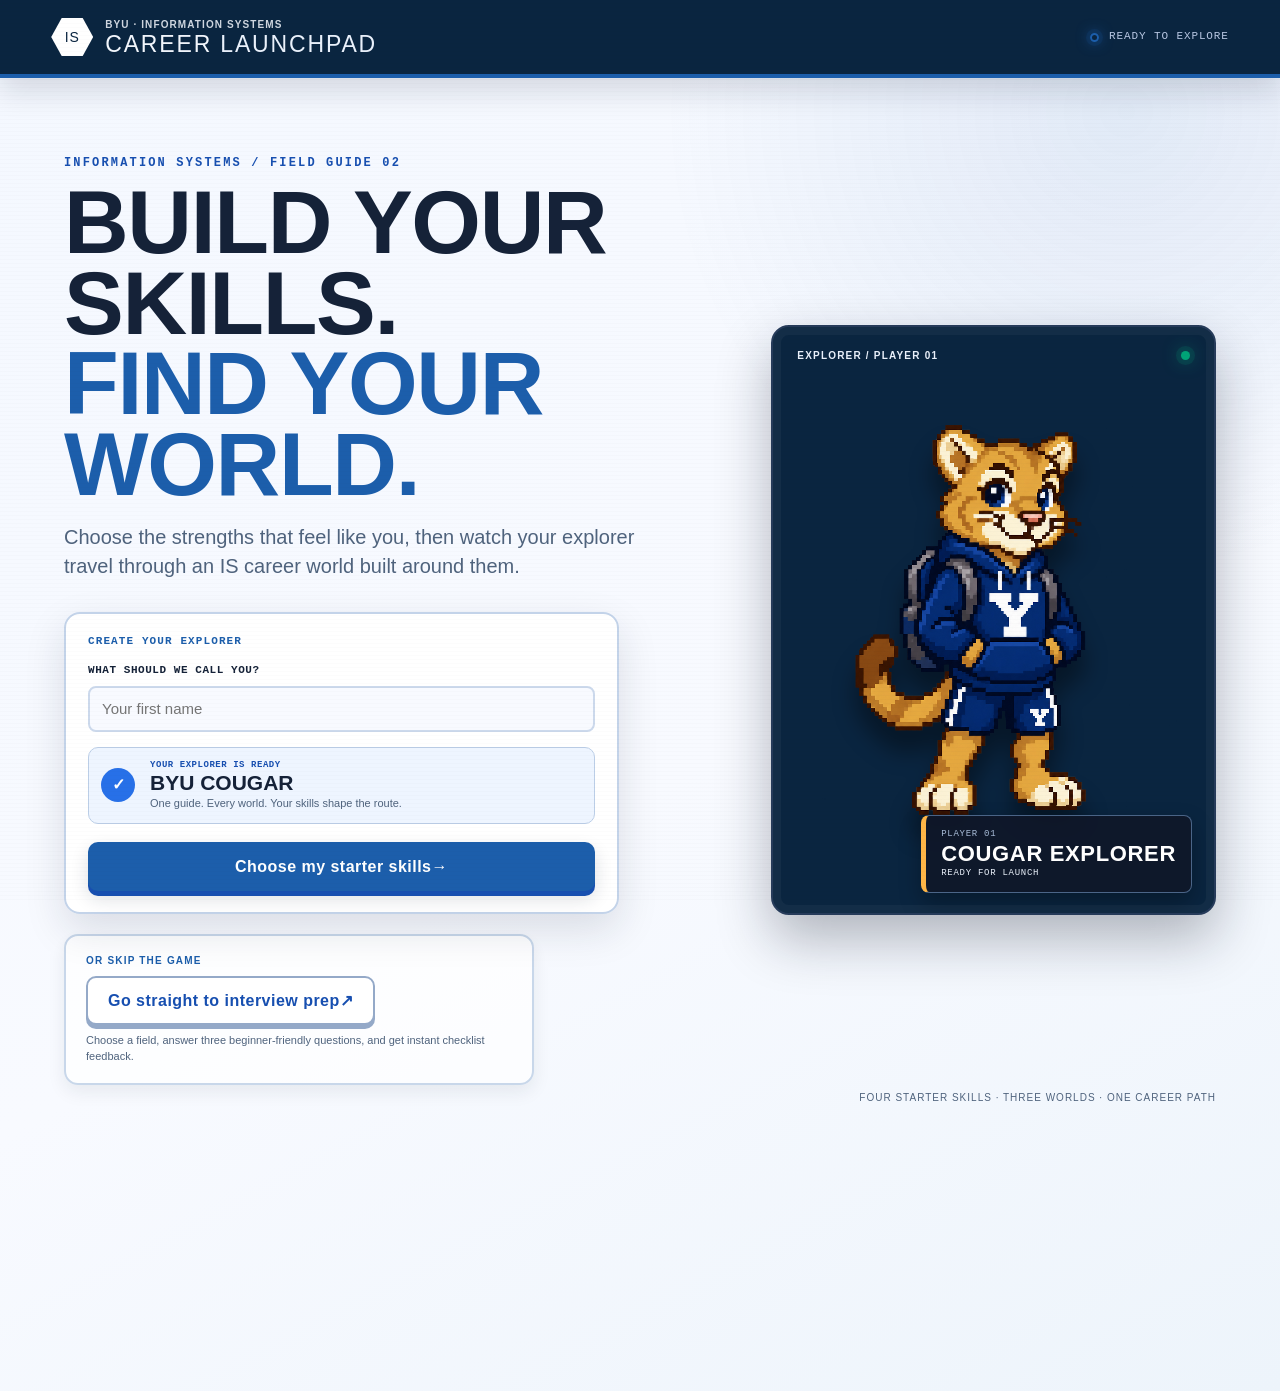
==== index.html @ 09096758 "style: continue BYU-cohesive palette onto header logo and skill-select screen - Header hexagon logo " ====
<!doctype html>
<html lang="en">
  <head>
    <meta charset="utf-8">
    <meta name="viewport" content="width=device-width, initial-scale=1">
    <meta name="theme-color" content="#0f1728">
    <meta name="description" content="IS Career Launchpad — a playful career exploration game for BYU Information Systems students.">
    <title>IS Career Launchpad</title>
    <style>:root{--ink:#152238;--ink-soft:#4f637d;--night:#0f1728;--night-2:#16243b;--paper:#fbfcff;--paper-blue:#eef4ff;--line:#ccd9ec;--line-strong:#94a9c8;--blue:#2770e8;--blue-dark:#174fb0;--violet:#7b43e6;--violet-dark:#4f25a6;--green:#00a477;--green-dark:#007559;--gold:#ffb647;--coral:#ff6f5b;--cyan:#46d8dc;--brand-navy:#0a2540;--brand-royal:#1c5eab;--brand-royal-light:#eaf1fb;--brand-ink-on-navy:#f2f6fc;--white:#fff;--shadow:0 16px 40px rgba(21,34,56,.13);--shadow-tight:0 8px 18px rgba(21,34,56,.14);--radius-card:18px;--radius-pill:999px;--font-display:Impact,Haettenschweiler,"Arial Black",sans-serif;--font-body:"Trebuchet MS",Verdana,sans-serif;--font-mono:"Courier New",Courier,monospace;--dock-height:126px;}*,*::before,*::after{box-sizing:border-box;}[hidden]{display:none !important;}html{min-width:320px;scroll-padding-bottom:calc(var(--dock-height) + 28px);background:var(--night);}body{min-width:320px;min-height:100vh;margin:0;padding-bottom:var(--dock-height);color:var(--ink);background:radial-gradient(circle at 88% 8%,rgba(28,94,171,.1),transparent 29rem),linear-gradient(152deg,#f4f8ff 0%,#f8faff 55%,#edf4fb 100%);font-family:var(--font-body);line-height:1.45;}body::before{position:fixed;z-index:20;inset:0;pointer-events:none;opacity:.07;content:"";background-image:repeating-linear-gradient(0deg,rgba(13,26,49,.22) 0 1px,transparent 1px 4px);mix-blend-mode:multiply;}button,input,textarea{font:inherit;}button{cursor:pointer;}button:disabled{cursor:not-allowed;}button:focus-visible,a:focus-visible,input:focus-visible,textarea:focus-visible,[tabindex]:focus-visible{outline:3px solid var(--gold);outline-offset:3px;}h1[tabindex="-1"]:focus{outline:none;}.skip-link{position:fixed;z-index:100;top:10px;left:10px;display:flex;align-items:center;min-height:44px;padding:10px 16px;border-radius:var(--radius-pill);color:var(--night);background:var(--gold);font-weight:800;transform:translateY(-160%);transition:transform .18s ease;}.skip-link:focus{transform:translateY(0);}.site-header{position:relative;z-index:5;display:flex;align-items:center;justify-content:space-between;min-height:78px;padding:15px clamp(18px,4vw,64px);color:var(--brand-ink-on-navy);background:var(--brand-navy);border-bottom:4px solid var(--brand-royal);box-shadow:0 13px 30px rgba(15,23,40,.14);}.brand-lockup{display:flex;align-items:center;gap:12px;}.brand-mark{position:relative;display:grid;place-items:center;width:42px;height:42px;color:var(--brand-navy);background:var(--white);clip-path:polygon(25% 5%,75% 5%,100% 50%,75% 95%,25% 95%,0 50%);font-family:var(--font-display);font-size:14px;letter-spacing:.06em;}.eyebrow{margin:0;color:var(--cyan);font-family:var(--font-mono);font-size:10px;font-weight:700;letter-spacing:.11em;}.site-header .eyebrow{color:var(--brand-ink-on-navy);font-family:var(--font-body);opacity:.85;}.brand-name{margin:1px 0 0;font-family:var(--font-display);font-size:clamp(18px,2vw,23px);letter-spacing:.08em;line-height:1;}.brand-name span{color:var(--brand-royal-light);}.header-status{display:flex;align-items:center;gap:10px;color:#b9c8e3;font-family:var(--font-mono);font-size:11px;letter-spacing:.08em;}.status-lamp{width:9px;height:9px;border:2px solid var(--brand-royal);border-radius:50%;box-shadow:0 0 0 4px rgba(28,94,171,.13),0 0 14px var(--brand-royal);}.site-header .button-quiet{border-color:rgba(242,246,252,.35);color:var(--brand-ink-on-navy);}#app{position:relative;z-index:1;min-height:calc(100vh - 78px);padding:clamp(34px,6vw,82px) clamp(16px,5vw,72px) 180px;}.screen{width:min(1240px,100%);margin:0 auto;animation:screen-in .45s cubic-bezier(.2,.7,.25,1) both;}@keyframes screen-in{from{opacity:0;transform:translateY(12px);}to{opacity:1;transform:translateY(0);}}.screen-kicker{margin:0 0 10px;color:var(--blue-dark);font-family:var(--font-mono);font-size:12px;font-weight:700;letter-spacing:.18em;text-transform:uppercase;}.screen-title{max-width:850px;margin:0;color:var(--ink);font-family:var(--font-display);font-size:clamp(42px,7vw,86px);font-weight:900;letter-spacing:-.015em;line-height:.94;text-transform:uppercase;}.screen-title em{color:var(--blue);font-style:normal;}.screen-subtitle{max-width:660px;margin:18px 0 0;color:var(--ink-soft);font-size:clamp(16px,2vw,20px);}.screen-heading-row{display:flex;align-items:end;justify-content:space-between;gap:18px;margin-bottom:30px;}.screen-heading-row .screen-title{font-size:clamp(34px,5vw,62px);}.button{display:inline-flex;align-items:center;justify-content:center;min-width:44px;min-height:44px;padding:11px 20px;border:2px solid transparent;border-radius:10px;color:var(--white);background:var(--blue);box-shadow:0 5px 0 var(--blue-dark),var(--shadow-tight);font-weight:900;letter-spacing:.03em;transition:transform .16s ease,box-shadow .16s ease,background .16s ease;}.button:hover{background:#3b80ef;transform:translateY(-2px);box-shadow:0 7px 0 var(--blue-dark),var(--shadow-tight);}.button:active{transform:translateY(2px);box-shadow:0 2px 0 var(--blue-dark);}.button-secondary{color:var(--blue-dark);border-color:var(--line-strong);background:var(--white);box-shadow:0 4px 0 var(--line-strong);}.button-secondary:hover{color:var(--ink);background:var(--paper-blue);box-shadow:0 6px 0 var(--line-strong);}.button-quiet{min-height:44px;padding:7px 12px;border-color:#40526f;color:#dce7f9;background:transparent;box-shadow:none;font-size:11px;}.button-quiet:hover{color:var(--white);background:#263752;box-shadow:none;}.button-coral{background:var(--coral);box-shadow:0 5px 0 #c84545,var(--shadow-tight);}.button-coral:hover{background:#ff826d;box-shadow:0 7px 0 #c84545,var(--shadow-tight);}.hero-screen{display:grid;grid-template-columns:minmax(0,1.1fr) minmax(300px,.9fr);align-items:center;gap:clamp(28px,7vw,100px);min-height:520px;}.hero-copy{position:relative;}.hero-actions{display:flex;flex-wrap:wrap;gap:13px;margin-top:31px;}.hero-note{display:flex;align-items:center;gap:8px;margin:26px 0 0;color:var(--ink-soft);font-family:var(--font-mono);font-size:11px;}.hero-note b{color:var(--coral);font-size:16px;}.launch-card{position:relative;padding:30px 27px 26px;border:2px solid #c6d6ed;border-radius:var(--radius-card);background:rgba(255,255,255,.83);box-shadow:var(--shadow);}.landing-fast-track{display:grid;gap:8px;width:min(470px,100%);margin-top:20px;padding:18px 20px;border:2px solid #c8d7ea;border-radius:14px;background:rgba(255,255,255,.68);box-shadow:0 7px 18px rgba(21,34,56,.08);}.landing-fast-track>span{color:var(--brand-royal);font-family:var(--font-body);font-size:10px;font-weight:700;letter-spacing:.12em;}.landing-fast-track .button{justify-self:start;}.landing-fast-track small{color:var(--ink-soft);font-size:11px;line-height:1.45;}.card-label{margin:0 0 13px;color:var(--brand-royal);font-family:var(--font-mono);font-size:11px;font-weight:700;letter-spacing:.1em;text-transform:uppercase;}.terminal-lines{display:grid;gap:14px;margin:20px 0 27px;}.terminal-line{display:grid;grid-template-columns:35px 1fr;align-items:center;gap:10px;}.terminal-line>span:first-child{display:grid;place-items:center;width:31px;height:31px;border:2px solid var(--line-strong);border-radius:50%;color:var(--blue-dark);font-family:var(--font-mono);font-size:12px;font-weight:700;}.terminal-line p{margin:0;color:var(--ink);font-size:14px;font-weight:700;}.terminal-line small{display:block;margin-top:2px;color:var(--ink-soft);font-size:11px;font-weight:400;}.avatar-grid{display:grid;grid-template-columns:repeat(4,minmax(0,1fr));gap:13px;margin:29px 0;}.avatar-choice{position:relative;min-height:126px;padding:13px;border:2px solid var(--line);border-radius:14px;color:var(--ink);background:var(--white);text-align:left;transition:border-color .16s ease,transform .16s ease,box-shadow .16s ease;}.avatar-choice:hover{border-color:var(--blue);transform:translateY(-3px);box-shadow:var(--shadow-tight);}.avatar-choice.is-selected{border-color:var(--gold);box-shadow:inset 0 0 0 3px rgba(255,182,71,.25),var(--shadow-tight);}.avatar-choice.is-selected::after{position:absolute;top:8px;right:9px;width:8px;height:8px;border-radius:50%;background:var(--green);content:"";}.avatar-portrait{display:grid;place-items:center;width:53px;height:53px;margin-bottom:10px;border:3px solid var(--ink);border-radius:18px 18px 21px 9px;color:var(--white);background:var(--blue);font-family:var(--font-display);font-size:23px;}.avatar-choice:nth-child(2) .avatar-portrait{background:var(--violet);border-radius:50% 50% 16px 16px;}.avatar-choice:nth-child(3) .avatar-portrait{background:var(--green);border-radius:11px 24px 11px 24px;}.avatar-choice:nth-child(4) .avatar-portrait{background:var(--coral);border-radius:50% 13px 50% 13px;}.avatar-name{display:block;font-weight:900;font-size:13px;}.avatar-tag{display:block;margin-top:2px;color:var(--ink-soft);font-family:var(--font-mono);font-size:10px;}.skill-picker{display:grid;grid-template-columns:repeat(auto-fit,minmax(190px,1fr));gap:14px;margin:32px 0;}.skill-card{display:flex;min-height:102px;align-items:center;gap:13px;padding:14px;border:2px solid var(--line);border-radius:15px;color:var(--ink);background:rgba(255,255,255,.83);text-align:left;transition:transform .16s ease,border-color .16s ease,background .16s ease;}.skill-card:hover{border-color:var(--blue);background:var(--white);transform:translateY(-2px);}.skill-card.is-selected{border-color:var(--green);background:#f0fffa;box-shadow:inset 0 0 0 2px rgba(0,164,119,.12);}.skill-glyph,.mini-glyph{display:grid;flex:0 0 47px;place-items:center;width:47px;height:54px;color:var(--white);background:var(--blue);clip-path:polygon(25% 4%,75% 4%,100% 50%,75% 96%,25% 96%,0 50%);font-family:var(--font-display);font-size:17px;}.skill-card:nth-child(3n) .skill-glyph{background:var(--violet);}.skill-card:nth-child(3n + 1) .skill-glyph{background:var(--green);}.skill-card strong{display:block;font-size:14px;}.skill-card small{display:block;margin-top:3px;color:var(--ink-soft);font-size:11px;}.selection-meter{display:flex;align-items:center;justify-content:space-between;max-width:430px;margin:15px 0 0;color:var(--ink-soft);font-family:var(--font-mono);font-size:12px;}.meter-track{width:180px;height:8px;overflow:hidden;border-radius:10px;background:#d8e2f1;}.meter-track i{display:block;width:var(--meter,0%);height:100%;border-radius:inherit;background:var(--green);transition:width .3s ease;}.map-screen{max-width:1430px;}.map-intro{display:flex;align-items:end;justify-content:space-between;gap:18px;margin-bottom:28px;}.map-intro .screen-title{font-size:clamp(37px,5.6vw,72px);}.map-progress{min-width:200px;padding:13px 15px;border:1px solid var(--line);border-radius:12px;background:rgba(255,255,255,.7);color:var(--ink-soft);font-family:var(--font-mono);font-size:11px;}.map-progress strong{display:block;margin-bottom:5px;color:var(--ink);font-size:14px;}.map-progress-bar{height:7px;overflow:hidden;border-radius:9px;background:#d9e3f1;}.map-progress-bar i{display:block;width:var(--progress,16%);height:100%;border-radius:inherit;background:var(--green);transition:width .4s ease;}.map-legend{display:flex;flex-wrap:wrap;gap:8px 18px;margin:0 0 22px;color:var(--ink-soft);font-family:var(--font-mono);font-size:10px;text-transform:uppercase;}.map-legend span{display:inline-flex;align-items:center;gap:6px;}.map-legend i{width:8px;height:8px;border-radius:50%;background:currentColor;}.map-legend .legend-open{color:var(--blue);}.map-legend .legend-done{color:var(--green);}.map-legend .legend-lock{color:#98a9c0;}.map-board{position:relative;overflow:hidden;padding:clamp(18px,4vw,45px) clamp(12px,3.5vw,42px) 35px;border:2px solid #c5d5eb;border-radius:24px;background:rgba(244,248,255,.72);box-shadow:var(--shadow);}.map-board::before{position:absolute;inset:0;opacity:.55;pointer-events:none;content:"";background-image:linear-gradient(rgba(133,157,192,.11) 1px,transparent 1px),linear-gradient(90deg,rgba(133,157,192,.11) 1px,transparent 1px);background-size:40px 40px;}.map-board::after{position:absolute;right:-75px;bottom:-110px;width:280px;height:280px;border-radius:50%;background:rgba(70,216,220,.15);content:"";}.map-start{position:relative;z-index:1;width:min(390px,90%);margin:0 auto 35px;padding:16px 21px;border:2px solid var(--line-strong);border-radius:15px;background:var(--white);text-align:center;box-shadow:var(--shadow-tight);}.map-start::after{position:absolute;bottom:-36px;left:50%;width:2px;height:35px;background:var(--line-strong);content:"";}.map-start small{display:block;color:var(--blue-dark);font-family:var(--font-mono);font-size:10px;font-weight:700;letter-spacing:.12em;}.map-start strong{display:block;margin-top:5px;font-family:var(--font-display);font-size:clamp(18px,3vw,25px);letter-spacing:.02em;text-transform:uppercase;}.map-regions{position:relative;z-index:1;display:grid;grid-template-columns:repeat(3,minmax(0,1fr));gap:clamp(13px,2vw,26px);}.map-region{position:relative;min-width:0;}.map-region:not(:last-child)::after{position:absolute;top:46px;right:-15px;width:16px;height:2px;background:var(--line-strong);content:"";}.region-card{min-height:91px;padding:15px 15px 13px;border-radius:15px;color:var(--white);box-shadow:var(--shadow-tight);}.region-card h2{margin:0;font-family:var(--font-display);font-size:clamp(19px,2.3vw,28px);letter-spacing:.03em;line-height:1;text-transform:uppercase;}.region-card p{margin:8px 0 0;color:rgba(255,255,255,.83);font-size:11px;}.region-build .region-card{background:var(--blue);}.region-analyze .region-card{background:var(--violet);}.region-people .region-card{background:var(--green);}.map-domain-group{position:relative;display:grid;grid-template-columns:repeat(2,minmax(0,1fr));gap:11px;margin-top:28px;}.map-domain-group::before{position:absolute;top:-16px;left:25%;width:50%;height:15px;border-top:2px solid var(--line-strong);border-left:2px solid var(--line-strong);border-right:2px solid var(--line-strong);content:"";}.map-domain{min-width:0;padding:14px 11px 11px;border:2px solid var(--line-strong);border-radius:13px;background:rgba(255,255,255,.88);box-shadow:0 4px 0 rgba(148,169,200,.22);}.map-domain h3{margin:0;color:var(--ink);font-size:clamp(13px,1.5vw,17px);line-height:1.08;}.map-domain p{min-height:31px;margin:5px 0 12px;color:var(--ink-soft);font-size:10px;}.node-stack{display:grid;gap:7px;}.map-node{position:relative;display:block;width:100%;min-height:51px;padding:8px 9px 7px 13px;border:1px solid var(--line);border-left:5px solid var(--blue);border-radius:9px;color:var(--ink);background:var(--paper-blue);text-align:left;transition:transform .16s ease,border-color .16s ease,box-shadow .16s ease;}.map-node:hover:not(:disabled){border-color:var(--blue);transform:translateX(3px);box-shadow:0 4px 9px rgba(39,112,232,.14);}.map-node strong{display:block;font-size:11px;line-height:1.1;}.map-node small{display:block;margin-top:3px;color:var(--ink-soft);font-family:var(--font-mono);font-size:9px;}.map-node .node-state{position:absolute;top:8px;right:8px;width:9px;height:9px;border:2px solid currentColor;border-radius:50%;color:var(--blue);}.map-node.is-complete{border-left-color:var(--green);background:#effcf8;}.map-node.is-complete .node-state{color:var(--green);background:var(--green);}.map-node.is-locked{border-left-color:#9aacbf;color:#7e8fa5;background:#f0f3f8;}.map-node.is-locked .node-state{color:#9aacbf;background:transparent;}.map-node.is-locked small{color:#8fa0b6;}.specialization-row{display:grid;grid-template-columns:repeat(4,minmax(0,1fr));gap:9px;margin-top:23px;}.specialization-row .map-node{min-height:70px;border-left-width:3px;padding:10px 8px;text-align:center;}.specialization-row .map-node strong{font-size:10px;}.specialization-row .map-node small{font-size:8px;}.map-footer{position:relative;z-index:1;display:flex;align-items:center;justify-content:center;gap:10px;margin-top:29px;color:var(--ink-soft);font-family:var(--font-mono);font-size:10px;text-align:center;}.map-footer::before,.map-footer::after{width:60px;height:1px;background:var(--line);content:"";}.career-layout{display:grid;grid-template-columns:minmax(0,.65fr) minmax(0,1.35fr);gap:22px;align-items:start;}.career-identity{position:sticky;top:22px;padding:24px;border-radius:18px;color:var(--white);background:var(--night);box-shadow:var(--shadow);}.career-identity .mini-glyph{margin-bottom:17px;background:var(--gold);color:var(--night);}.career-identity h1{margin:0;color:var(--white);font-family:var(--font-display);font-size:clamp(33px,4vw,55px);line-height:.95;text-transform:uppercase;}.career-identity p{margin:13px 0 0;color:#c4d2e8;font-size:14px;}.career-pill-row{display:flex;flex-wrap:wrap;gap:7px;margin-top:21px;}.career-pill{padding:7px 9px;border:1px solid #4c6281;border-radius:7px;color:var(--cyan);font-family:var(--font-mono);font-size:10px;}.career-facts{display:grid;grid-template-columns:repeat(2,minmax(0,1fr));gap:13px;}.fact-card{padding:18px;border:2px solid var(--line);border-radius:14px;background:var(--white);}.fact-card h2{margin:0 0 8px;color:var(--blue-dark);font-family:var(--font-mono);font-size:11px;letter-spacing:.08em;text-transform:uppercase;}.fact-card p{margin:0;font-size:13px;}.fact-card--wide{grid-column:1 / -1;}.career-actions{display:flex;flex-wrap:wrap;gap:11px;margin-top:21px;}.mission-screen{width:min(920px,100%);}.mission-topline{display:flex;align-items:center;justify-content:space-between;gap:15px;margin-bottom:24px;color:var(--ink-soft);font-family:var(--font-mono);font-size:11px;text-transform:uppercase;}.mission-topline strong{color:var(--coral);}.mission-card{position:relative;overflow:hidden;padding:clamp(23px,5vw,43px);border:2px solid #c5d5eb;border-radius:21px;background:var(--white);box-shadow:var(--shadow);}.mission-card::before{position:absolute;top:0;right:0;width:38%;height:7px;background:var(--gold);content:"";}.mission-card h1{max-width:700px;margin:0;font-family:var(--font-display);font-size:clamp(33px,5vw,60px);line-height:.95;text-transform:uppercase;}.mission-card h1 em{color:var(--blue);font-style:normal;}.mission-card>p{max-width:650px;margin:17px 0 0;color:var(--ink-soft);}.mission-visual{display:grid;place-items:center;min-height:220px;margin:27px 0 23px;border:2px dashed var(--line-strong);border-radius:14px;background:linear-gradient(135deg,#eef5ff,#f8f2ff);text-align:center;}.mission-visual .placeholder-icon{font-size:54px;line-height:1;}.mission-visual strong{display:block;margin-top:10px;color:var(--ink);font-family:var(--font-mono);font-size:12px;letter-spacing:.1em;text-transform:uppercase;}.mission-visual small{display:block;margin-top:6px;color:var(--ink-soft);}.mission-actions{display:flex;flex-wrap:wrap;align-items:center;gap:13px;}.mission-actions .button-secondary{margin-left:auto;}.reward-card{max-width:620px;margin:0 auto;padding:31px;border:2px solid var(--gold);border-radius:19px;background:var(--white);box-shadow:var(--shadow);text-align:center;}.reward-hex{display:grid;place-items:center;width:88px;height:100px;margin:0 auto 22px;color:var(--night);background:var(--gold);clip-path:polygon(25% 4%,75% 4%,100% 50%,75% 96%,25% 96%,0 50%);font-family:var(--font-display);font-size:25px;animation:float-hex 2.4s ease-in-out infinite;}.reward-card h1{margin:0;font-family:var(--font-display);font-size:clamp(35px,5vw,58px);line-height:1;text-transform:uppercase;}.reward-card p{color:var(--ink-soft);}.reward-card .button{margin-top:10px;}@keyframes float-hex{0%,100%{transform:translateY(0) rotate(0deg);}50%{transform:translateY(-7px) rotate(3deg);}}.interview-layout{display:grid;grid-template-columns:minmax(220px,.55fr) minmax(0,1.45fr);gap:23px;align-items:start;}.interview-rail{padding:20px;border-radius:17px;color:var(--white);background:var(--night);}.interview-rail h2{margin:0;color:var(--gold);font-family:var(--font-display);font-size:25px;text-transform:uppercase;}.interview-rail p{margin:9px 0 17px;color:#b8c9e2;font-size:12px;}.question-steps{display:grid;gap:7px;}.question-step{display:flex;align-items:center;gap:9px;padding:9px;border:1px solid #3c526f;border-radius:8px;color:#aebfd7;background:transparent;font-size:11px;text-align:left;}.question-step::before{display:grid;flex:0 0 19px;place-items:center;width:19px;height:19px;border:1px solid currentColor;border-radius:50%;content:attr(data-step);font-family:var(--font-mono);font-size:9px;}.question-step.is-current{border-color:var(--cyan);color:var(--white);background:#1c2d46;}.question-step.is-complete{color:var(--cyan);}.question-step.is-complete::before{content:"✓";}.question-card{padding:clamp(23px,5vw,42px);border:2px solid var(--line);border-radius:19px;background:var(--white);box-shadow:var(--shadow);}.question-type{display:inline-block;padding:6px 9px;border-radius:5px;color:var(--violet-dark);background:#eee7ff;font-family:var(--font-mono);font-size:10px;font-weight:700;letter-spacing:.1em;text-transform:uppercase;}.question-card h1{margin:18px 0;font-size:clamp(24px,3.3vw,37px);line-height:1.1;}.answer-box{display:block;width:100%;min-height:178px;resize:vertical;padding:14px;border:2px solid var(--line);border-radius:11px;color:var(--ink);background:#fbfcff;}.answer-box::placeholder{color:#8fa0b6;}.answer-actions{display:flex;flex-wrap:wrap;gap:11px;margin-top:16px;}.answer-actions .button-secondary{margin-left:auto;}.feedback-card{margin-top:20px;padding:19px;border-left:5px solid var(--green);border-radius:10px;background:#effcf8;}.feedback-card h2{margin:0;color:var(--green-dark);font-size:16px;}.feedback-card p{margin:7px 0 0;font-size:13px;}.strong-answer{margin-top:14px;padding:13px;border-radius:8px;background:var(--white);}.strong-answer strong{display:block;margin-bottom:5px;color:var(--violet-dark);font-family:var(--font-mono);font-size:10px;letter-spacing:.08em;text-transform:uppercase;}.strong-answer p{margin:0;font-size:12px;}.results-grid{display:grid;grid-template-columns:repeat(3,minmax(0,1fr));gap:15px;margin:30px 0;}.result-card{min-height:170px;padding:20px;border:2px solid var(--line);border-radius:15px;background:var(--white);}.result-card h2{margin:0 0 7px;font-family:var(--font-display);font-size:23px;text-transform:uppercase;}.result-card p{margin:0;color:var(--ink-soft);font-size:12px;}.result-card .button{margin-top:17px;padding:8px 13px;font-size:11px;}.skill-dock{position:fixed;z-index:10;right:0;bottom:0;left:0;min-height:var(--dock-height);color:var(--white);background:rgba(15,23,40,.97);box-shadow:0 -9px 35px rgba(15,23,40,.2);}.dock-inner{display:flex;align-items:center;gap:clamp(15px,3vw,38px);width:min(1440px,100%);min-height:var(--dock-height);margin:0 auto;padding:12px clamp(14px,4vw,56px);}.dock-label{display:flex;flex:0 0 165px;align-items:center;gap:10px;}.dock-pip{width:8px;height:41px;border-radius:4px;background:var(--gold);box-shadow:0 0 15px rgba(255,182,71,.6);}.dock-label h2{margin:0;font-family:var(--font-display);font-size:17px;letter-spacing:.08em;}.dock-label p{margin:3px 0 0;color:#aebed6;font-family:var(--font-mono);font-size:10px;line-height:1.2;}.hex-track{display:flex;flex:1;align-items:center;gap:7px;min-width:0;overflow-x:auto;padding:4px 2px 9px;scrollbar-width:thin;scrollbar-color:#49617f transparent;}.hex-track::-webkit-scrollbar{height:5px;}.hex-track::-webkit-scrollbar-thumb{border-radius:8px;background:#49617f;}.hex-empty{display:flex;align-items:center;gap:8px;min-width:142px;color:#9caeca;font-family:var(--font-mono);font-size:10px;line-height:1.1;}.hex-empty>span:first-child{display:grid;flex:0 0 38px;place-items:center;width:38px;height:43px;border:1px dashed #6380a5;color:#91aacb;clip-path:polygon(25% 4%,75% 4%,100% 50%,75% 96%,25% 96%,0 50%);font-size:18px;}.hex-item{position:relative;display:grid;flex:0 0 72px;place-items:center;min-height:84px;color:var(--night);background:var(--gold);clip-path:polygon(25% 4%,75% 4%,100% 50%,75% 96%,25% 96%,0 50%);text-align:center;animation:skill-pop .46s cubic-bezier(.2,.9,.3,1.2) both;}.hex-item:nth-child(3n){background:var(--cyan);}.hex-item:nth-child(3n + 1){background:#bda3ff;}.hex-item strong{max-width:54px;font-size:10px;line-height:1.02;}.hex-item small{display:block;margin-top:4px;font-family:var(--font-mono);font-size:7px;font-weight:700;text-transform:uppercase;}.hex-item[aria-label]{cursor:help;}.hex-item:hover{filter:brightness(1.12);transform:translateY(-4px);}.hex-flight{position:fixed;z-index:50;width:44px;height:51px;pointer-events:none;background:var(--gold);clip-path:polygon(25% 4%,75% 4%,100% 50%,75% 96%,25% 96%,0 50%);animation:skill-flight .7s ease-in-out both;}.dock-tip{flex:0 0 auto;color:#8fa3c2;font-family:var(--font-mono);font-size:9px;white-space:nowrap;}.dock-tip span{color:var(--gold);font-size:17px;vertical-align:-2px;}@keyframes skill-pop{from{opacity:0;transform:translateY(25px) scale(.4) rotate(-12deg);}to{opacity:1;transform:translateY(0) scale(1) rotate(0);}}@keyframes skill-flight{0%{opacity:0;transform:translate(var(--flight-x,0),var(--flight-y,0)) scale(.4) rotate(-30deg);}35%{opacity:1;}100%{opacity:1;transform:translate(0,0) scale(1) rotate(0);}}.toast{position:fixed;z-index:80;right:18px;bottom:calc(var(--dock-height) + 17px);max-width:min(380px,calc(100% - 36px));padding:12px 16px;border:1px solid #486383;border-radius:8px;color:var(--white);background:var(--night);box-shadow:var(--shadow-tight);font-size:12px;animation:toast-in .25s ease both;}.toast[hidden]{display:none;}@keyframes toast-in{from{opacity:0;transform:translateY(9px);}to{opacity:1;transform:translateY(0);}}.modal-root:empty{display:none;}.modal-root{position:fixed;z-index:70;inset:0;display:grid;place-items:center;padding:20px;background:rgba(15,23,40,.64);}.modal{width:min(540px,100%);max-height:min(720px,90vh);overflow:auto;padding:28px;border-radius:17px;background:var(--white);box-shadow:0 25px 80px rgba(0,0,0,.35);}.modal h2{margin-top:0;font-family:var(--font-display);text-transform:uppercase;}.modal-close{float:right;min-width:44px;min-height:44px;border:0;border-radius:8px;color:var(--ink);background:var(--paper-blue);font-size:20px;}.empty-state{padding:45px 25px;border:2px dashed var(--line-strong);border-radius:17px;background:rgba(255,255,255,.7);text-align:center;}.empty-state h1{margin:0;font-family:var(--font-display);font-size:42px;text-transform:uppercase;}.empty-state p{color:var(--ink-soft);}.visually-hidden,.sr-only{position:absolute !important;width:1px !important;height:1px !important;padding:0 !important;overflow:hidden !important;clip:rect(0,0,0,0) !important;white-space:nowrap !important;border:0 !important;}@media (max-width:980px){.hero-screen{grid-template-columns:1fr;max-width:720px;margin:0 auto;}.hero-copy{text-align:center;}.hero-copy .screen-subtitle{margin-right:auto;margin-left:auto;}.hero-actions,.hero-note{justify-content:center;}.launch-card{max-width:560px;margin:0 auto;}.map-region:not(:last-child)::after{right:-12px;width:13px;}.dock-tip{display:none;}}@media (max-width:767px){:root{--dock-height:108px;}body{padding-bottom:var(--dock-height);}.site-header{min-height:66px;padding:11px 16px;}.brand-mark{width:35px;height:35px;}.eyebrow{font-size:8px;}.brand-name{font-size:17px;}.status-copy{display:none;}.header-status{gap:8px;}#app{min-height:calc(100vh - 66px);padding:32px 15px calc(var(--dock-height) + 72px);}.screen-title{font-size:clamp(39px,13vw,64px);}.screen-subtitle{font-size:15px;}.avatar-grid{grid-template-columns:repeat(2,minmax(0,1fr));gap:9px;}.avatar-choice{min-height:108px;}.avatar-portrait{width:42px;height:42px;margin-bottom:7px;font-size:18px;}.avatar-name{font-size:12px;}.map-intro,.screen-heading-row{display:block;}.map-progress{margin-top:16px;}.map-board{padding:18px 10px 25px;border-radius:17px;}.map-regions{grid-template-columns:1fr;gap:27px;}.map-region:not(:last-child)::after{top:auto;right:auto;bottom:-16px;left:50%;width:2px;height:15px;}.map-domain-group::before{left:15%;width:70%;}.specialization-row{grid-template-columns:repeat(2,minmax(0,1fr));}.map-start{margin-bottom:31px;}.career-layout,.interview-layout{grid-template-columns:1fr;}.career-identity{position:static;}.career-facts,.results-grid{grid-template-columns:1fr;}.fact-card--wide{grid-column:auto;}.interview-rail{order:2;}.interview-layout>.question-card{order:1;}.mission-actions .button-secondary{margin-left:0;}.mission-visual{min-height:180px;}.dock-inner{display:block;min-height:var(--dock-height);padding:8px 12px 7px;}.dock-label{height:27px;gap:7px;}.dock-pip{width:6px;height:24px;}.dock-label h2{font-size:13px;}.dock-label p{display:inline;margin-left:7px;font-size:9px;}.hex-track{height:67px;padding:1px 0 3px;}.hex-item{flex-basis:53px;min-height:61px;}.hex-item strong{max-width:40px;font-size:8px;}.hex-item small{margin-top:2px;font-size:6px;}.hex-empty{min-width:120px;font-size:9px;}.hex-empty>span:first-child{flex-basis:32px;width:32px;height:36px;}.toast{bottom:auto;}}@media (max-width:430px){.skill-picker{grid-template-columns:1fr;}.skill-card{min-height:76px;}.screen-heading-row .screen-title,.map-intro .screen-title{font-size:39px;}.map-domain-group{grid-template-columns:1fr;}.map-domain-group::before{display:none;}.map-domain{padding:13px;}.specialization-row{grid-template-columns:1fr 1fr;}.specialization-row .map-node{min-height:65px;}.career-identity{padding:20px;}.career-facts{gap:9px;}.button--wide{width:100%;}.topbar .button,.map-side .button,.hero-actions .button{width:auto;}}@media (prefers-reduced-motion:reduce){*,*::before,*::after{scroll-behavior:auto !important;animation-duration:.01ms !important;animation-iteration-count:1 !important;transition-duration:.01ms !important;}}.screen--landing{position:relative;display:grid;grid-template-columns:minmax(0,1fr) minmax(290px,.72fr);align-items:center;gap:clamp(28px,7vw,100px);min-height:530px;}.landing-copy{position:relative;z-index:1;}.landing-copy h1{max-width:760px;margin:0;color:var(--ink);font-family:var(--font-display);font-size:clamp(50px,7vw,94px);line-height:.9;text-transform:uppercase;}.landing-copy h1 em{color:var(--brand-royal);font-style:normal;}.landing-copy .lede{max-width:610px;margin:21px 0 0;color:var(--ink-soft);font-size:clamp(16px,2vw,20px);}.landing-note{position:absolute;right:0;bottom:-20px;margin:0;color:var(--ink-soft);font-family:var(--font-body);font-size:10px;letter-spacing:.1em;text-transform:uppercase;}.start-card{max-width:555px;margin-top:31px;padding:20px 22px 21px;border:2px solid #c3d3e9;border-radius:16px;background:rgba(255,255,255,.91);box-shadow:var(--shadow);}.start-card>label{display:block;margin-bottom:7px;color:var(--ink);font-family:var(--font-mono);font-size:11px;font-weight:700;letter-spacing:.05em;text-transform:uppercase;}.start-card input{display:block;width:100%;min-height:46px;padding:9px 12px;border:2px solid var(--line);border-radius:8px;color:var(--ink);background:#f8faff;font-size:15px;}.start-card input:focus{border-color:var(--blue);outline:3px solid rgba(39,112,232,.17);}.start-card fieldset{margin:17px 0 19px;padding:0;border:0;}.start-card legend{margin-bottom:8px;color:var(--ink-soft);font-family:var(--font-mono);font-size:10px;font-weight:700;letter-spacing:.06em;text-transform:uppercase;}.start-card .avatar-grid{grid-template-columns:repeat(4,minmax(0,1fr));gap:8px;margin:0;}.start-card .avatar-choice{display:flex;min-height:77px;flex-direction:column;align-items:center;justify-content:center;padding:8px;text-align:center;}.avatar-glyph{display:grid;place-items:center;width:35px;height:35px;margin-bottom:5px;border-radius:11px;color:var(--white);background:var(--blue);font-family:var(--font-display);font-size:19px;}.avatar-choice:nth-child(2) .avatar-glyph{background:var(--violet);}.avatar-choice:nth-child(3) .avatar-glyph{background:var(--green);}.avatar-choice:nth-child(4) .avatar-glyph{background:var(--coral);}.start-card .avatar-choice>span:last-child{font-size:10px;font-weight:800;}.button--wide{width:100%;}.button--primary{color:var(--white);background:var(--blue);}.screen--landing .button--primary{background:var(--brand-royal);}.text-button{min-height:44px;padding:7px 0;border:0;color:var(--blue-dark);background:transparent;font-weight:800;text-decoration:underline;text-underline-offset:3px;}.text-button:hover{color:var(--violet-dark);}.landing-copy>.text-button{margin-top:10px;}.screen--map{width:min(1430px,100%);}.topbar{display:flex;align-items:center;justify-content:space-between;gap:18px;margin-bottom:19px;}.topbar .button{flex:0 0 auto;}.map-instruction{max-width:760px;margin:0 0 22px;color:var(--ink-soft);font-size:15px;}.world-map{position:relative;display:grid;grid-template-columns:repeat(3,minmax(0,1fr));gap:clamp(13px,2vw,26px);padding:25px clamp(10px,2.4vw,30px) 30px;border:2px solid #c4d4e9;border-radius:21px;background:rgba(246,249,255,.78);box-shadow:var(--shadow);}.world-map::before{position:absolute;inset:0;opacity:.52;pointer-events:none;content:"";background-image:linear-gradient(rgba(133,157,192,.11) 1px,transparent 1px),linear-gradient(90deg,rgba(133,157,192,.11) 1px,transparent 1px);background-size:36px 36px;}.map-region{position:relative;z-index:1;min-width:0;padding:0;border:0;background:transparent;box-shadow:none;}.map-region:not(:last-child)::after{top:46px;right:-15px;width:15px;height:2px;background:var(--line-strong);}.region-ribbon{display:grid;grid-template-columns:auto 1fr;align-items:start;gap:10px;min-height:101px;padding:14px 14px 13px;border-radius:14px;color:var(--white);background:var(--region-color,var(--blue));box-shadow:var(--shadow-tight);}.region-index{display:grid;place-items:center;width:30px;height:36px;border:2px solid rgba(255,255,255,.57);border-radius:8px;font-family:var(--font-display);font-size:21px;}.region-ribbon h2{margin:0;font-family:var(--font-display);font-size:clamp(19px,2.2vw,28px);line-height:1;text-transform:uppercase;}.region-ribbon p{margin:7px 0 0;color:rgba(255,255,255,.82);font-size:10px;line-height:1.25;}.region-skill{grid-column:2;margin-top:-4px;color:rgba(255,255,255,.92);font-family:var(--font-mono);font-size:9px;font-weight:700;letter-spacing:.1em;text-transform:uppercase;}.map-children{position:relative;display:grid;grid-template-columns:repeat(2,minmax(0,1fr));gap:10px;margin-top:29px;}.map-children::before{position:absolute;top:-16px;left:25%;width:50%;height:16px;border-top:2px solid var(--line-strong);border-left:2px solid var(--line-strong);border-right:2px solid var(--line-strong);content:"";}.map-domain{position:relative;min-width:0;padding:0;border:0;background:transparent;box-shadow:none;}.map-node{display:block;min-width:0;width:100%;overflow:hidden;}.map-node--domain{min-height:124px;padding:13px 11px 10px;border:2px solid var(--line-strong);border-left-width:5px;border-radius:12px;color:var(--ink);background:rgba(255,255,255,.9);box-shadow:0 4px 0 rgba(148,169,200,.24);text-align:left;}.map-node--domain:hover:not(:disabled){border-color:var(--blue);border-left-color:var(--blue);}.node-number{display:block;margin-bottom:5px;color:var(--blue-dark);font-family:var(--font-mono);font-size:9px;font-weight:700;}.node-title{display:block;color:var(--ink);font-size:clamp(12px,1.4vw,16px);font-weight:900;line-height:1.05;}.node-subtitle{display:block;min-height:27px;margin-top:5px;color:var(--ink-soft);font-size:10px;line-height:1.15;}.node-reward{display:inline-block;margin-top:9px;padding:4px 6px;border-radius:5px;color:var(--violet-dark);background:#eee8ff;font-family:var(--font-mono);font-size:8px;font-weight:700;text-transform:uppercase;}.node-status{position:absolute;top:10px;right:9px;color:var(--blue);font-family:var(--font-mono);font-size:13px;font-weight:700;}.map-domain.is-complete .map-node--domain{border-color:var(--green);background:#f0fffa;}.map-domain.is-future .map-node--domain,.map-node.is-future{border-color:#b3c0d1;border-left-color:#9aacbf;background:#f1f4f8;}.map-domain.is-future .node-title,.map-node.is-future .node-title{color:#77899f;}.map-specializations{display:grid;grid-template-columns:repeat(2,minmax(0,1fr));gap:7px;margin:21px -2px 0;}.map-specializations::before{position:absolute;top:144px;left:50%;width:2px;height:19px;background:var(--line-strong);content:"";}.map-node--specialization{position:relative;min-height:84px;padding:9px 7px 8px;border:2px solid var(--line);border-radius:9px;color:var(--ink);background:var(--paper-blue);text-align:center;}.map-node--specialization:hover:not(:disabled){border-color:var(--blue);transform:translateY(-2px);}.map-node--specialization .node-number{margin-bottom:4px;font-size:8px;}.map-node--specialization .node-title{font-size:10px;line-height:1.1;}.map-node--specialization .node-career{display:block;margin-top:5px;color:var(--ink-soft);font-size:9px;font-weight:700;line-height:1.1;}.map-node--specialization .node-reward{margin-top:6px;padding:3px 4px;font-size:7px;}.map-node--specialization .node-status{top:7px;right:7px;font-size:10px;}.map-node--specialization.is-complete{border-color:var(--green);background:#effcf8;}.map-legend{display:flex;align-items:center;flex-wrap:wrap;gap:7px 16px;margin-top:17px;color:var(--ink-soft);font-family:var(--font-mono);font-size:10px;}.legend-dot{display:inline-block;width:8px;height:8px;margin-right:-11px;border-radius:50%;background:var(--blue);}.legend-dot--done{background:var(--green);}.legend-dot--future{background:#9aacbf;}.screen--challenge{width:min(1180px,100%);}.progress-chip{padding:6px 9px;border:1px solid var(--line-strong);border-radius:var(--radius-pill);color:var(--violet-dark);background:rgba(255,255,255,.65);font-family:var(--font-mono);font-size:9px;font-weight:700;letter-spacing:.1em;}.challenge-layout{display:grid;grid-template-columns:minmax(0,.86fr) minmax(360px,1.14fr);gap:clamp(22px,5vw,72px);align-items:center;min-height:460px;}.challenge-copy h1{max-width:550px;margin:0;font-family:var(--font-display);font-size:clamp(42px,6vw,78px);line-height:.92;text-transform:uppercase;}.challenge-copy .lede{max-width:560px;margin:17px 0 0;color:var(--ink-soft);font-size:16px;}.reward-callout{display:flex;align-items:center;gap:12px;max-width:400px;margin-top:25px;padding:11px 13px;border:1px solid var(--line);border-radius:10px;background:rgba(255,255,255,.78);}.hex{display:grid;place-items:center;color:var(--night);background:var(--skill-color,var(--gold));clip-path:polygon(25% 4%,75% 4%,100% 50%,75% 96%,25% 96%,0 50%);}.hex--small{flex:0 0 47px;width:47px;height:54px;}.reward-callout strong{display:block;margin-top:2px;font-family:var(--font-display);font-size:22px;line-height:1;text-transform:uppercase;}.reward-callout p{margin:3px 0 0;color:var(--ink-soft);font-size:11px;}.challenge-actions{display:flex;flex-wrap:wrap;align-items:center;gap:10px;margin-top:24px;}.placeholder-stage{position:relative;display:grid;place-items:center;min-height:410px;overflow:hidden;border:2px solid #bdcde4;border-radius:20px;background:var(--night);box-shadow:var(--shadow);}.stage-grid{position:absolute;inset:0;opacity:.43;background-image:linear-gradient(rgba(70,216,220,.18) 1px,transparent 1px),linear-gradient(90deg,rgba(70,216,220,.18) 1px,transparent 1px);background-size:33px 33px;transform:perspective(350px) rotateX(48deg) scale(1.5);transform-origin:bottom;}.placeholder-stage::before{position:absolute;top:15%;left:18%;width:70px;height:70px;border:1px solid rgba(255,182,71,.6);border-radius:50%;box-shadow:0 0 28px rgba(255,182,71,.32);content:"";}.placeholder-stage::after{position:absolute;right:14%;bottom:18%;width:32px;height:32px;border:2px solid rgba(70,216,220,.76);clip-path:polygon(25% 0,75% 0,100% 50%,75% 100%,25% 100%,0 50%);content:"";}.placeholder-card{position:relative;z-index:1;width:min(320px,78%);padding:26px 20px;border:1px solid #4d6687;border-radius:13px;color:var(--white);background:rgba(22,36,59,.91);box-shadow:0 15px 35px rgba(0,0,0,.3);text-align:center;}.placeholder-icon{display:block;color:var(--gold);font-family:var(--font-mono);font-size:41px;line-height:1;}.placeholder-card .eyebrow{display:block;margin-top:13px;color:var(--cyan);}.placeholder-card h2{margin:8px 0 0;font-family:var(--font-display);font-size:25px;letter-spacing:.03em;text-transform:uppercase;}.placeholder-card p{margin:8px 0 0;color:#c2d3ea;font-size:12px;}.placeholder-meta{display:flex;justify-content:center;gap:9px;margin-top:16px;}.placeholder-meta span{padding:5px 7px;border-radius:5px;color:var(--gold);background:#263b5a;font-family:var(--font-mono);font-size:9px;text-transform:uppercase;}.placeholder-stage--wordle{padding:26px 16px;}.wordle-game{display:flex;flex-direction:column;align-items:center;gap:16px;width:100%;max-width:380px;}.wordle-hint{margin:0;padding:8px 12px;border:1px solid #4d6687;border-radius:8px;color:var(--cyan);background:rgba(22,36,59,.91);font-family:var(--font-mono);font-size:10px;letter-spacing:.04em;text-transform:uppercase;text-align:center;}.wordle-board{display:flex;flex-direction:column;gap:6px;}.wordle-row{display:flex;gap:6px;}.wordle-cell{display:grid;place-items:center;width:46px;height:46px;border:2px solid #3d5273;border-radius:6px;color:var(--white);background:rgba(22,36,59,.6);font-family:var(--font-display);font-size:22px;text-transform:uppercase;}.wordle-cell.is-filled{border-color:#7995bd;}.wordle-cell.is-correct{border-color:var(--green);background:var(--green);color:var(--night);}.wordle-cell.is-present{border-color:var(--gold);background:var(--gold);color:var(--night);}.wordle-cell.is-absent{border-color:#2b3b52;background:#2b3b52;color:#8fa2bd;}.wordle-message{min-height:16px;margin:0;color:#c2d3ea;font-family:var(--font-mono);font-size:10px;letter-spacing:.03em;text-transform:uppercase;text-align:center;}.wordle-message.is-won{color:var(--green);}.wordle-message.is-lost{color:var(--coral);}.wordle-keyboard{display:flex;flex-direction:column;align-items:center;gap:6px;width:100%;}.wordle-keyboard-row{display:flex;justify-content:center;gap:4px;width:100%;}.wordle-key{min-width:26px;height:40px;padding:0 6px;border:0;border-radius:5px;color:var(--white);background:#263b5a;font-family:var(--font-body);font-size:11px;font-weight:700;text-transform:uppercase;cursor:pointer;}.wordle-key:hover:not(:disabled){background:#34507a;}.wordle-key:disabled{opacity:.55;cursor:default;}.wordle-key--wide{min-width:46px;font-size:9px;}.wordle-key--correct{background:var(--green);color:var(--night);}.wordle-key--present{background:var(--gold);color:var(--night);}.wordle-key--absent{background:#1b2940;color:#6c7f9c;}@media (max-width:520px){.wordle-cell{width:36px;height:36px;font-size:17px;}.wordle-key{min-width:21px;height:36px;padding:0 4px;font-size:10px;}.wordle-key--wide{min-width:38px;font-size:8px;}}.challenge-layout--jigsaw{grid-template-columns:minmax(280px,.72fr) minmax(500px,1.28fr);gap:clamp(24px,4vw,58px);}.jigsaw-brief{max-width:410px;margin-top:18px;padding:14px 16px;border-left:4px solid var(--cyan);color:#c4d2e5;background:var(--night);box-shadow:0 5px 0 #07101c;}.jigsaw-brief strong,.jigsaw-brief span{font-family:var(--font-mono);letter-spacing:.08em;text-transform:uppercase;}.jigsaw-brief strong{display:block;color:var(--cyan);font-size:10px;}.jigsaw-brief p{margin:6px 0 8px;color:var(--white);font-size:12px;line-height:1.45;}.jigsaw-brief span{color:#8fa6c4;font-size:8px;}.jigsaw-console{position:relative;min-width:0;overflow:hidden;padding:13px;border:4px solid #405777;border-radius:18px;color:var(--white);background:#0a1422;box-shadow:0 9px 0 #06101b,0 20px 48px rgba(8,19,34,.28),inset 0 0 0 2px #101f34;}.jigsaw-console::before{position:absolute;inset:0;pointer-events:none;opacity:.32;background-image:linear-gradient(rgba(70,216,220,.08) 1px,transparent 1px),linear-gradient(90deg,rgba(70,216,220,.08) 1px,transparent 1px);background-size:20px 20px;content:"";}.jigsaw-console-top,.jigsaw-status,.jigsaw-workspace,.jigsaw-controls{position:relative;z-index:1;}.jigsaw-console-top{display:flex;justify-content:space-between;align-items:center;min-height:44px;padding:7px 10px;border:2px solid #263c58;border-radius:9px 9px 3px 3px;background:#12233a;}.jigsaw-task-light{display:flex;align-items:center;gap:8px;color:#ff948d;font-family:var(--font-mono);font-size:9px;font-weight:800;letter-spacing:.1em;}.jigsaw-task-light i{width:12px;height:12px;border:2px solid #ffb4ae;border-radius:50%;background:var(--coral);box-shadow:0 0 0 4px rgba(239,109,104,.12),0 0 14px rgba(239,109,104,.8);animation:task-pulse 1.2s steps(2,end) infinite;}.jigsaw-timer{display:flex;align-items:baseline;gap:8px;font-family:var(--font-mono);}.jigsaw-timer span{color:#8fa6c4;font-size:8px;letter-spacing:.08em;}.jigsaw-timer strong{min-width:44px;color:var(--gold);font-size:15px;text-align:right;}.jigsaw-timer.is-overtime strong{color:#ff948d;}.jigsaw-status{min-height:39px;margin:8px 0;padding:9px 11px;border-left:3px solid var(--cyan);color:#d7e4f5;background:#112239;font-size:10px;line-height:1.35;}.jigsaw-workspace{display:grid;grid-template-columns:minmax(0,1.12fr) minmax(145px,.88fr);gap:10px;align-items:start;}.jigsaw-label{display:block;margin:0 0 6px 2px;color:#8fa6c4;font-family:var(--font-mono);font-size:8px;font-weight:800;letter-spacing:.1em;}.jigsaw-board{display:grid;grid-template-columns:repeat(3,minmax(0,1fr));gap:3px;padding:7px;border:2px solid #57708f;border-radius:10px;background:#050b13;box-shadow:inset 0 0 24px rgba(69,216,177,.08);}.jigsaw-slot,.jigsaw-piece{position:relative;display:grid;min-width:0;aspect-ratio:1;place-items:center;overflow:hidden;padding:0;color:#6882a3;background:#12233a;touch-action:manipulation;}.jigsaw-slot{border:2px dashed #49617f;border-radius:7px;font-family:var(--font-mono);font-size:16px;font-weight:800;}.jigsaw-slot:not(:disabled):hover,.jigsaw-slot:not(:disabled):focus-visible,.jigsaw-slot.is-drop-target{border-style:solid;border-color:var(--cyan);color:var(--cyan);background:#19334e;box-shadow:inset 0 0 0 2px rgba(70,216,220,.2);}.jigsaw-slot.is-locked{border-style:solid;border-color:#263f59;color:transparent;background:#08111e;opacity:1;}.jigsaw-slot.is-wrong{animation:jigsaw-wrong .28s ease;}.jigsaw-tray{display:grid;grid-template-columns:repeat(2,minmax(0,1fr));gap:7px;min-height:150px;padding:7px;border:2px solid #2f4662;border-radius:10px;background:rgba(17,34,57,.86);}.jigsaw-piece{border:2px solid #7891af;border-radius:8px;cursor:grab;box-shadow:0 4px 0 #050b13;transition:border-color .15s ease,filter .15s ease,transform .15s ease;}.jigsaw-piece:hover{border-color:var(--gold);filter:brightness(1.12);transform:translateY(-2px);}.jigsaw-piece:focus-visible{outline:3px solid var(--white);outline-offset:2px;}.jigsaw-piece.is-selected{z-index:2;border-color:var(--gold);filter:brightness(1.16);box-shadow:0 0 0 3px rgba(243,181,74,.28),0 5px 0 #050b13;transform:translateY(-3px) rotate(-1deg);}.jigsaw-piece.is-dragging{cursor:grabbing;opacity:.55;}.jigsaw-art{position:absolute;inset:0;display:block;overflow:hidden;pointer-events:none;}.jigsaw-art img{position:absolute;top:calc(var(--piece-row) * -100%);left:calc(var(--piece-column) * -100%);display:block;width:300%;max-width:none;height:200%;object-fit:fill;}.jigsaw-shape--0,.jigsaw-shape--4{border-radius:12px 5px 9px 5px;}.jigsaw-shape--1,.jigsaw-shape--5{border-radius:5px 12px 5px 9px;}.jigsaw-shape--2,.jigsaw-shape--3{border-radius:9px 5px 12px 5px;}.jigsaw-controls{display:flex;justify-content:flex-end;align-items:center;gap:10px;min-height:46px;margin-top:9px;padding:7px 9px;border-top:2px solid #263c58;}.jigsaw-controls small{color:#8fa6c4;font-family:var(--font-mono);font-size:8px;text-transform:uppercase;}.jigsaw-controls .button--compact{min-height:38px;padding:8px 12px;font-size:9px;}.jigsaw-controls button:disabled{color:#77899f;background:#1b2b40;box-shadow:none;cursor:not-allowed;}.jigsaw-success{display:flex;align-items:center;gap:9px;margin-right:auto;}.jigsaw-success>span{display:grid;width:31px;height:31px;place-items:center;border:2px solid #aef3dd;border-radius:50%;color:#072119;background:var(--green);box-shadow:0 0 18px rgba(69,216,177,.45);font-weight:900;}.jigsaw-success strong,.jigsaw-success small{display:block;}.jigsaw-success strong{color:#bdfbea;font-family:var(--font-mono);font-size:10px;letter-spacing:.08em;text-transform:uppercase;}.jigsaw-success small{margin-top:2px;}.jigsaw-console.is-complete .jigsaw-task-light{color:#bdfbea;}.jigsaw-console.is-complete .jigsaw-task-light i{border-color:#bdfbea;background:var(--green);box-shadow:0 0 14px rgba(69,216,177,.65);animation:none;}@keyframes task-pulse{50%{opacity:.45;}}@keyframes jigsaw-wrong{25%{transform:translateX(-4px);border-color:var(--coral);}75%{transform:translateX(4px);border-color:var(--coral);}}@media (max-width:980px){.challenge-layout--jigsaw{grid-template-columns:1fr;max-width:760px;}.screen--jigsaw .challenge-copy{text-align:left;}.screen--jigsaw .challenge-copy .lede{margin-left:0;}.screen--jigsaw .reward-callout{margin-left:0;}}@media (max-width:560px){.jigsaw-console{padding:8px;border-width:3px;border-radius:13px;}.jigsaw-console-top{min-height:40px;padding:5px 7px;}.jigsaw-timer span{display:none;}.jigsaw-status{min-height:45px;margin:6px 0;padding:8px;}.jigsaw-workspace{grid-template-columns:1fr;}.jigsaw-tray{grid-template-columns:repeat(3,minmax(0,1fr));min-height:0;}.jigsaw-controls{align-items:stretch;flex-direction:column;}.jigsaw-controls .button{width:100%;}.jigsaw-success{width:100%;}}@media (prefers-reduced-motion:reduce){.jigsaw-task-light i,.jigsaw-slot.is-wrong{animation:none;}.jigsaw-piece{transition:none;}}.screen--team-builder{width:min(1280px,100%);}.team-builder-game{display:grid;gap:19px;}.team-builder-intro{display:grid;grid-template-columns:minmax(0,1fr) minmax(280px,.56fr);align-items:end;gap:30px;}.team-builder-intro h1{max-width:760px;margin:0;font-family:var(--font-display);font-size:clamp(46px,6.6vw,82px);line-height:.88;text-transform:uppercase;}.team-builder-intro .lede{max-width:720px;margin:14px 0 0;color:var(--ink-soft);font-size:15px;}.player-loadout{padding:13px 15px;border:2px solid #afc3dd;border-radius:13px;background:rgba(255,255,255,.84);box-shadow:0 5px 0 rgba(97,126,164,.16);}.player-loadout>span,.player-loadout>small{display:block;color:#536981;font-family:var(--font-mono);font-size:9px;font-weight:800;letter-spacing:.08em;text-transform:uppercase;}.player-loadout>div{display:flex;flex-wrap:wrap;gap:5px;margin:7px 0;}.player-loadout b{padding:4px 7px;border:1px solid #9bb2ce;border-radius:999px;color:#13325a;background:#edf5ff;font-size:10px;}.team-console{position:relative;overflow:hidden;padding:14px;border:4px solid #405777;border-radius:20px;color:var(--white);background:#091420;box-shadow:0 9px 0 #06101b,0 20px 48px rgba(8,19,34,.25),inset 0 0 0 2px #101f34;}.team-console::before{position:absolute;inset:0;pointer-events:none;opacity:.28;background-image:linear-gradient(rgba(70,216,220,.08) 1px,transparent 1px),linear-gradient(90deg,rgba(70,216,220,.08) 1px,transparent 1px);background-size:22px 22px;content:"";}.crew-draft-bar,.crew-advice,.crew-draft-layout,.crew-draft-actions{position:relative;z-index:1;}.crew-draft-bar{display:flex;align-items:center;justify-content:space-between;min-height:58px;padding:8px 13px;border:2px solid #2c4260;border-radius:10px 10px 4px 4px;background:#12233a;}.crew-draft-bar span,.crew-draft-bar strong{display:block;}.crew-draft-bar span{color:#8fa6c4;font-family:var(--font-mono);font-size:8px;font-weight:800;letter-spacing:.09em;}.crew-draft-bar strong{margin-top:2px;font-family:var(--font-display);font-size:21px;letter-spacing:.03em;text-transform:uppercase;}.crew-count{display:flex;align-items:baseline;gap:3px;min-width:73px;justify-content:flex-end;}.crew-count strong{color:var(--gold);font-size:34px;line-height:.8;}.crew-count span{color:#b9cbe4;font-size:13px;}.crew-advice{display:grid;grid-template-columns:42px 1fr;align-items:start;gap:10px;min-height:76px;margin:9px 0;padding:10px 13px;border-left:4px solid var(--cyan);color:#dce9f7;background:#11253a;}.crew-advice-icon{display:grid;width:39px;height:39px;place-items:center;border:2px solid #75e8ea;border-radius:50%;color:var(--cyan);background:#0a192a;font-family:var(--font-mono);font-size:22px;box-shadow:0 0 17px rgba(70,216,220,.2);}.crew-advice-content{min-width:0;}.crew-advice small,.crew-advice strong{display:block;}.crew-advice small{color:var(--cyan);font-family:var(--font-mono);font-size:8px;font-weight:800;letter-spacing:.1em;}.crew-advice strong{margin-top:2px;color:var(--white);font-size:13px;}.crew-advice p{margin:2px 0 0;color:#b8cbe1;font-size:11px;line-height:1.35;}.crew-advice-breakdown{display:flex;flex-wrap:wrap;gap:6px;margin-top:8px;}.crew-advice-breakdown>span{display:grid;grid-template-columns:auto auto;align-items:center;gap:7px;min-height:27px;padding:4px 7px;border:1px solid #46617f;border-radius:6px;background:#0b1a2d;}.crew-advice-breakdown>span.is-gap{border-color:#a76b68;}.crew-advice-breakdown>span.is-covered{border-color:#3e8f7b;}.crew-advice-breakdown>span>small{color:#90a8c5;font-size:7px;letter-spacing:.07em;}.crew-advice-breakdown>span>b{color:var(--white);font-family:var(--font-mono);font-size:8px;letter-spacing:.04em;text-transform:uppercase;}.crew-draft-layout{display:grid;grid-template-columns:minmax(0,1fr) 275px;gap:11px;align-items:start;}.crew-section-label{display:block;margin:0 0 6px 2px;color:#91a8c5;font-family:var(--font-mono);font-size:8px;font-weight:800;letter-spacing:.11em;}.crew-roster{display:grid;grid-template-columns:repeat(3,minmax(0,1fr));gap:7px;}.crew-candidate{position:relative;display:grid;grid-template-columns:74px minmax(0,1fr);align-items:center;gap:7px;min-height:135px;overflow:hidden;padding:23px 9px 9px;border:2px solid #405978;border-radius:11px;color:var(--white);background:linear-gradient(145deg,#152b45,#0d1b2e);box-shadow:0 4px 0 #050b13;text-align:left;transition:border-color .15s ease,transform .15s ease,filter .15s ease;}.crew-candidate:hover:not(:disabled){border-color:#adc8e8;filter:brightness(1.08);transform:translateY(-2px);}.crew-candidate:focus-visible{z-index:2;outline-color:var(--white);}.crew-candidate.is-suggested{border-color:#4fd7d8;}.crew-candidate.is-selected{border-color:var(--gold);background:linear-gradient(145deg,#273c53,#15263b);box-shadow:0 0 0 2px rgba(255,182,71,.19),0 4px 0 #050b13;}.crew-candidate:disabled{opacity:.67;}.crew-card-status{position:absolute;top:6px;left:8px;padding:2px 5px;border-radius:4px;color:#b8cbe1;background:#243a56;font-family:var(--font-mono);font-size:7px;font-weight:900;letter-spacing:.06em;text-transform:uppercase;}.crew-candidate.is-suggested .crew-card-status{color:#08282b;background:#91eeeb;}.crew-candidate.is-selected .crew-card-status{color:#251a05;background:var(--gold);}.crew-candidate-copy{display:block;min-width:0;}.crew-candidate-copy strong,.crew-candidate-copy small,.crew-candidate-copy em,.crew-candidate-copy q{display:block;}.crew-candidate-copy strong{font-family:var(--font-display);font-size:21px;line-height:1;letter-spacing:.03em;text-transform:uppercase;}.crew-candidate-copy small{margin-top:2px;color:#c2d4e8;font-size:9px;font-weight:800;}.crew-candidate-copy em{margin-top:6px;color:var(--cyan);font-family:var(--font-mono);font-size:7px;font-style:normal;font-weight:800;text-transform:uppercase;}.crew-candidate-copy q{margin-top:5px;color:#8fa6c4;font-size:8px;line-height:1.2;}.crew-pick-mark{position:absolute;right:7px;top:7px;display:grid;width:19px;height:19px;place-items:center;border:1px solid #6c86a6;border-radius:50%;color:#cfe1f4;background:#10223a;font-family:var(--font-mono);font-size:11px;font-weight:900;}.crew-candidate.is-selected .crew-pick-mark{border-color:#ffdc8a;color:#1a160e;background:var(--gold);}.crew-summary{padding:9px;border:2px solid #2c4260;border-radius:10px;background:rgba(16,32,52,.91);}.crew-slots{display:grid;gap:5px;margin:0;padding:0;list-style:none;}.crew-slot{display:grid;grid-template-columns:48px 1fr;align-items:center;gap:8px;min-height:55px;padding:5px 7px;border:1px dashed #506987;border-radius:8px;color:#8199b7;background:#0a1728;}.crew-slot.is-filled{border-style:solid;border-color:#5b7595;color:var(--white);background:#142740;}.crew-slot-number{display:grid;width:42px;height:42px;place-items:center;border:1px solid #3d5675;border-radius:50%;font-family:var(--font-mono);font-size:9px;}.crew-slot-figure{position:relative;display:block;width:44px;height:52px;}.crew-slot .crew-figure{position:absolute;top:0;left:0;width:70px;height:83px;margin:0;transform:scale(.62);transform-origin:left top;}.crew-slot strong,.crew-slot small{display:block;}.crew-slot strong{font-family:var(--font-display);font-size:15px;letter-spacing:.03em;text-transform:uppercase;}.crew-slot small{color:#94abc7;font-size:8px;}.crew-balance{margin-top:9px;padding:8px;border-top:1px solid #304966;}.crew-balance-heading{display:flex;justify-content:space-between;margin-bottom:7px;}.crew-balance-heading strong,.crew-balance-heading small{font-family:var(--font-mono);font-size:7px;letter-spacing:.08em;text-transform:uppercase;}.crew-balance-heading small{color:#8299b6;}.crew-balance-row{display:grid;grid-template-columns:49px 1fr 18px;align-items:center;gap:6px;margin-top:5px;}.crew-balance-row>span,.crew-balance-row>em{color:#b8cbe1;font-family:var(--font-mono);font-size:7px;font-style:normal;text-transform:uppercase;}.crew-balance-row>em{color:var(--gold);text-align:right;}.crew-balance-row>i{height:7px;overflow:hidden;border:1px solid #405978;border-radius:99px;background:#091420;}.crew-balance-row>i>b{display:block;width:calc(var(--signal) * 33.333%);height:100%;background:repeating-linear-gradient(90deg,var(--cyan) 0 17px,#0b5c70 17px 19px);transition:width .22s ease;}.crew-draft-actions{display:flex;align-items:center;justify-content:space-between;gap:15px;min-height:59px;margin-top:9px;padding:8px 10px 2px;border-top:2px solid #263c58;}.crew-draft-actions p{max-width:680px;margin:0;color:#8fa6c4;font-size:9px;}.crew-draft-actions .button:disabled{color:#71849c;background:#25364b;box-shadow:none;}.crew-figure{position:relative;display:inline-block;width:70px;height:83px;filter:drop-shadow(0 5px 0 rgba(2,8,16,.45));}.crew-pack{position:absolute;left:2px;top:29px;width:20px;height:38px;border:3px solid #07111d;border-radius:9px 3px 3px 9px;background:color-mix(in srgb,var(--crew-color) 67%,#0b1830);}.crew-body{position:absolute;z-index:2;left:13px;top:8px;width:48px;height:61px;border:3px solid #07111d;border-radius:24px 24px 13px 13px;background:linear-gradient(110deg,color-mix(in srgb,var(--crew-color) 72%,white),var(--crew-color) 42%,color-mix(in srgb,var(--crew-color) 72%,#07111d));box-shadow:inset 5px 0 rgba(255,255,255,.16);}.crew-visor{position:absolute;right:-5px;top:14px;width:35px;height:20px;border:3px solid #07111d;border-radius:12px 15px 12px 10px;background:linear-gradient(150deg,#e9ffff 0 22%,#83dce9 25% 64%,#2f83a5 67%);box-shadow:inset -4px -3px #276886;}.crew-emblem{position:absolute;left:9px;bottom:9px;width:9px;height:9px;border:2px solid rgba(7,17,29,.74);border-radius:50%;background:var(--gold);}.crew-feet::before,.crew-feet::after{position:absolute;z-index:1;bottom:3px;width:20px;height:22px;border:3px solid #07111d;border-radius:0 0 9px 9px;background:linear-gradient(100deg,color-mix(in srgb,var(--crew-color) 82%,white),var(--crew-color) 48%,color-mix(in srgb,var(--crew-color) 78%,#07111d));content:"";}.crew-feet::before{left:16px;}.crew-feet::after{left:42px;}.crew-accessory{position:absolute;z-index:4;color:var(--gold);font-family:var(--font-mono);font-style:normal;font-weight:900;}.crew-accessory--spark .crew-accessory::before{position:absolute;top:-2px;left:10px;font-size:24px;content:"✦";}.crew-accessory--antenna .crew-accessory::before{position:absolute;top:0;left:35px;width:3px;height:15px;border-radius:3px;background:#07111d;content:"";transform:rotate(12deg);}.crew-accessory--antenna .crew-accessory::after{position:absolute;top:-5px;left:39px;width:9px;height:9px;border:2px solid #07111d;border-radius:50%;background:var(--cyan);content:"";}.crew-accessory--wrench .crew-accessory::before{position:absolute;top:49px;left:56px;font-size:18px;content:"⌕";transform:rotate(-28deg);}.crew-accessory--scanner .crew-accessory::before{position:absolute;top:51px;left:54px;padding:1px 4px;border:2px solid #07111d;border-radius:3px;color:#07111d;background:var(--cyan);font-size:9px;content:"••";}.crew-accessory--shield .crew-accessory::before{position:absolute;top:45px;left:55px;width:20px;height:24px;border:3px solid #07111d;background:#e8f1fa;clip-path:polygon(50% 0,100% 18%,86% 76%,50% 100%,14% 76%,0 18%);content:"";}.crew-accessory--comms .crew-accessory::before{position:absolute;top:29px;left:57px;width:14px;height:26px;border:3px solid #07111d;border-left:0;border-radius:0 12px 12px 0;content:"";}.crew-accessory--comms .crew-accessory::after{position:absolute;top:49px;left:65px;width:12px;height:3px;border-radius:3px;background:#07111d;content:"";transform:rotate(18deg);}@media (max-width:1050px){.team-builder-intro{grid-template-columns:1fr;gap:14px;}.player-loadout{max-width:700px;}.crew-draft-layout{grid-template-columns:1fr;}.crew-summary{display:grid;grid-template-columns:minmax(0,1fr) minmax(220px,.7fr);gap:10px;}.crew-summary>.crew-section-label{grid-column:1 / -1;}.crew-balance{margin-top:0;border-top:0;border-left:1px solid #304966;}}@media (max-width:720px){.team-builder-intro h1{font-size:clamp(43px,13vw,64px);}.team-console{padding:8px;border-width:3px;border-radius:14px;}.crew-roster{grid-template-columns:repeat(2,minmax(0,1fr));}.crew-candidate{grid-template-columns:62px minmax(0,1fr);min-height:127px;padding-right:7px;}.crew-candidate>.crew-figure{transform:scale(.82);transform-origin:left center;}.crew-summary{grid-template-columns:1fr;}.crew-balance{border-top:1px solid #304966;border-left:0;}.crew-draft-actions{align-items:stretch;flex-direction:column;}.crew-draft-actions .button{width:100%;}}@media (max-width:430px){.crew-draft-bar strong{font-size:17px;}.crew-advice{grid-template-columns:34px 1fr;padding:8px;}.crew-advice-icon{width:31px;height:31px;font-size:17px;}.crew-roster{grid-template-columns:1fr;}.crew-candidate{grid-template-columns:72px minmax(0,1fr);min-height:118px;}}@media (prefers-reduced-motion:reduce){.crew-candidate,.crew-balance-row>i>b{transition:none;}}.screen--chart-match{width:min(1280px,100%);}.chart-match-game{display:grid;gap:19px;}.chart-match-intro{display:grid;grid-template-columns:minmax(0,1fr) minmax(315px,.6fr);align-items:end;gap:clamp(24px,5vw,64px);}.chart-match-intro h1{margin:0;font-family:var(--font-display);font-size:clamp(48px,7vw,86px);line-height:.84;letter-spacing:-.01em;text-transform:uppercase;}.chart-match-intro h1 em{color:var(--violet);font-style:normal;}.chart-match-intro .lede{max-width:680px;margin:16px 0 0;color:var(--ink-soft);font-size:15px;}.chart-match-mission{position:relative;display:grid;grid-template-columns:42px 1fr 70px;align-items:center;gap:11px;min-height:88px;overflow:hidden;padding:11px 8px 11px 14px;border:3px solid #303f54;border-radius:13px;color:#eef6ff;background:linear-gradient(135deg,#15243a,#0a1423);box-shadow:0 6px 0 #09111c,inset 0 0 0 2px #243850;}.chart-match-mission::before{position:absolute;inset:0;opacity:.3;background:repeating-linear-gradient(135deg,transparent 0 15px,rgba(255,255,255,.035) 15px 16px);content:"";}.chart-match-mission>*{position:relative;z-index:1;}.chart-match-mission small,.chart-match-mission strong,.chart-match-mission p{display:block;margin:0;}.chart-match-mission small{color:#ff8f7d;font-family:var(--font-mono);font-size:8px;font-weight:900;letter-spacing:.12em;}.chart-match-mission strong{margin-top:3px;font-family:var(--font-display);font-size:21px;letter-spacing:.035em;text-transform:uppercase;}.chart-match-mission p{margin-top:2px;color:#9eb2ca;font-size:9px;}.mission-alarm{display:grid;width:38px;height:38px;place-items:center;border:3px solid #552f35;border-radius:50%;background:#1a1119;box-shadow:0 0 19px rgba(255,91,79,.2);}.mission-alarm i{width:18px;height:18px;border:3px solid #ff988d;border-radius:50%;background:#e3463d;box-shadow:0 0 14px #e3463d;animation:chart-alarm 1.1s steps(2,end) infinite;}.mini-crewmate{--suit:#4bd7df;position:relative;display:inline-block;width:58px;height:67px;filter:drop-shadow(0 5px 0 rgba(0,0,0,.28));}.mini-crewmate::before{position:absolute;z-index:2;top:5px;left:8px;width:42px;height:49px;border:4px solid #07111d;border-radius:22px 22px 13px 13px;background:linear-gradient(110deg,color-mix(in srgb,var(--suit) 74%,white),var(--suit) 46%,color-mix(in srgb,var(--suit) 70%,#07111d));box-shadow:inset 5px 0 rgba(255,255,255,.17);content:"";}.mini-crewmate::after{position:absolute;top:31px;left:1px;width:17px;height:28px;border:4px solid #07111d;border-radius:9px 3px 4px 9px;background:color-mix(in srgb,var(--suit) 68%,#07111d);content:"";}.mini-crewmate i{position:absolute;z-index:4;top:16px;right:0;width:33px;height:19px;border:4px solid #07111d;border-radius:12px 14px 11px 9px;background:linear-gradient(145deg,#eaffff 0 23%,#90dce8 26% 66%,#347da0 69%);box-shadow:inset -4px -3px #276886;}.mini-crewmate b::before,.mini-crewmate b::after{position:absolute;z-index:1;bottom:0;width:20px;height:22px;border:4px solid #07111d;border-radius:0 0 8px 8px;background:var(--suit);content:"";}.mini-crewmate b::before{left:11px;}.mini-crewmate b::after{left:35px;}.mini-crewmate--red{--suit:#e24c45;transform:rotate(4deg);}.mini-crewmate--cyan{--suit:#39cbd3;flex:0 0 58px;}.chart-match-console{position:relative;overflow:hidden;padding:15px;border:5px solid #34445a;border-radius:23px;color:var(--white);background:linear-gradient(145deg,#6e7c90,#526177 55%,#8794a6);box-shadow:0 9px 0 #202c3d,0 22px 48px rgba(15,29,48,.24),inset 0 0 0 3px #aeb8c6;}.chart-match-console::before{position:absolute;z-index:0;top:0;left:0;right:0;height:13px;background:repeating-linear-gradient(135deg,#f1b843 0 15px,#1f2c3d 15px 30px);content:"";}.chart-console-rivets i{position:absolute;z-index:7;width:10px;height:10px;border:2px solid #344050;border-radius:50%;background:#c8d0d9;box-shadow:inset 1px 1px white;}.chart-console-rivets i:nth-child(1){top:21px;left:7px;}.chart-console-rivets i:nth-child(2){top:21px;right:7px;}.chart-console-rivets i:nth-child(3){bottom:8px;left:7px;}.chart-console-rivets i:nth-child(4){right:7px;bottom:8px;}.chart-match-status{position:relative;z-index:5;display:grid;grid-template-columns:20px 1fr auto;align-items:center;gap:10px;min-height:47px;margin:5px 0 10px;padding:9px 13px;border:3px solid #1b283a;border-radius:9px 9px 4px 4px;color:#d8e7f7;background:#0c1727;box-shadow:inset 0 0 0 2px #263b55;}.chart-match-status strong{font-size:11px;}.chart-match-status>span:last-child{color:var(--gold);font-family:var(--font-display);font-size:22px;letter-spacing:.06em;}.chart-status-lamp{width:13px;height:13px;border:2px solid #ff9b8d;border-radius:50%;background:#db443d;box-shadow:0 0 11px rgba(236,73,62,.85);}.chart-status-lamp.is-complete{border-color:#b9ffe7;background:#3bd3a1;box-shadow:0 0 12px rgba(59,211,161,.78);}.chart-match-board{position:relative;z-index:2;display:grid;grid-template-columns:minmax(260px,1fr) 104px minmax(260px,1fr);gap:0;padding:11px 13px 14px;border:3px solid #1f2c3b;border-radius:8px;background:#0a1420;box-shadow:inset 0 0 0 2px #23364c;}.chart-source-column,.chart-target-column{position:relative;z-index:2;display:grid;grid-template-rows:47px repeat(3,minmax(151px,auto));gap:10px;align-content:start;}.chart-column-heading{display:flex;align-items:center;gap:9px;padding:6px 9px;border-bottom:1px solid #29415d;color:#dbe9f8;}.chart-column-heading>span{display:grid;width:28px;height:28px;place-items:center;border:1px solid #54728f;border-radius:50%;color:var(--cyan);font-family:var(--font-mono);font-size:9px;}.chart-column-heading small,.chart-column-heading strong{display:block;}.chart-column-heading small{color:#6f8aa7;font-family:var(--font-mono);font-size:7px;font-weight:900;letter-spacing:.12em;}.chart-column-heading strong{font-family:var(--font-display);font-size:19px;letter-spacing:.04em;text-transform:uppercase;}.chart-cable-gutter{position:relative;z-index:0;display:grid;grid-template-rows:47px repeat(3,minmax(151px,auto));gap:10px;place-items:center;}.chart-cable-gutter::before{position:absolute;top:48px;bottom:7px;left:50%;width:66px;border:1px dashed #203751;border-radius:9px;background:repeating-linear-gradient(90deg,rgba(70,216,220,.04) 0 1px,transparent 1px 10px);content:"";transform:translateX(-50%);}.chart-cable-gutter span{color:#506c89;font-family:var(--font-mono);font-size:7px;font-weight:900;letter-spacing:.15em;transform:rotate(-90deg);}.chart-cable-gutter i{position:relative;width:7px;height:7px;border-radius:50%;background:#304967;box-shadow:0 0 0 5px #101d2e;}.chart-connector-layer{position:absolute;z-index:4;inset:0;width:100%;height:100%;overflow:visible;pointer-events:none;}.chart-match-line,.chart-preview-line{fill:none;stroke:#66eced;stroke-width:5;stroke-linecap:round;stroke-linejoin:round;vector-effect:non-scaling-stroke;filter:drop-shadow(0 0 5px rgba(70,216,220,.42));}.chart-match-line{stroke-dasharray:7 4;animation:chart-cable-flow .65s linear infinite;}.chart-match-line--1{stroke:#ffb647;filter:drop-shadow(0 0 5px rgba(255,182,71,.4));}.chart-match-line--2{stroke:#b590ff;filter:drop-shadow(0 0 5px rgba(181,144,255,.42));}.chart-preview-line{stroke:#fff;stroke-width:3;stroke-dasharray:5 5;opacity:.85;}.cable-card{position:relative;min-width:0;border:3px solid #26384e;border-radius:9px;background:#eef2f6;box-shadow:0 4px 0 #050c15;transition:transform .15s ease,border-color .15s ease,filter .15s ease;}.cable-card.is-selected{z-index:5;border-color:#7cebed;box-shadow:0 0 0 3px rgba(70,216,220,.18),0 4px 0 #050c15;transform:translateX(3px);}.cable-card.is-matched{border-color:#58d7ae;filter:saturate(.82);}.cable-card.is-wrong{animation:chart-wrong .42s ease both;}.chart-target-card.is-drop-target{z-index:5;border-color:var(--gold);filter:brightness(1.1);transform:translateX(-3px);}.data-sheet-card{display:grid;grid-template-rows:auto 1fr auto;min-height:151px;color:#162334;}.sheet-titlebar{display:grid;grid-template-columns:25px 1fr auto;align-items:center;gap:7px;min-height:34px;padding:4px 8px;color:white;background:#176b45;}.sheet-app-icon{display:grid;width:22px;height:22px;place-items:center;border:1px solid rgba(255,255,255,.45);border-radius:3px;background:#0f5738;font-family:Georgia,serif;font-size:13px;font-weight:900;}.sheet-titlebar strong,.sheet-titlebar small{display:block;overflow:hidden;text-overflow:ellipsis;white-space:nowrap;}.sheet-titlebar strong{font-family:var(--font-mono);font-size:8px;letter-spacing:.03em;}.sheet-titlebar small{color:#bfe5d1;font-size:7px;}.match-check{display:grid;width:22px;height:22px;place-items:center;border:1px solid #c7ffe8;border-radius:50%;color:#073c28;background:#7aefbf;font-size:12px;font-weight:900;}.sheet-grid{overflow:hidden;padding:3px 5px;background:#fff;}.sheet-grid table{width:100%;height:100%;border-collapse:collapse;table-layout:fixed;font-family:var(--font-mono);font-size:7px;}.sheet-grid th,.sheet-grid td{overflow:hidden;padding:2px 5px;border:1px solid #cbd4dc;text-overflow:ellipsis;white-space:nowrap;}.sheet-grid thead th{color:#34475a;background:#e3e8ec;text-align:left;}.sheet-grid th:first-child{width:22px;color:#66717c;background:#eef1f3;text-align:center;}.sheet-grid tbody tr:nth-child(even) td{background:#f5fbf7;}.sheet-tabs{display:flex;align-items:center;min-height:20px;padding-left:9px;border-top:1px solid #bfc7cf;color:#185d3f;background:#e5e9ec;font-size:7px;}.sheet-tabs span{align-self:stretch;display:flex;align-items:center;padding:0 8px;border-bottom:3px solid #18834f;background:white;}.sheet-tabs i{margin-left:7px;color:#637080;font-style:normal;}.chart-target-card{display:grid;grid-template-rows:auto 1fr;min-height:151px;overflow:visible;color:#dbe7f6;background:#111f31;box-shadow:0 4px 0 #050c15,inset 0 0 0 1px #33485f;}.chart-card-heading{display:flex;align-items:center;justify-content:space-between;min-height:34px;padding:5px 9px;border-bottom:1px solid #30465f;}.chart-card-heading span{font-family:var(--font-display);font-size:17px;letter-spacing:.07em;text-transform:uppercase;}.chart-card-heading b{padding:3px 5px;border-radius:3px;color:#8097b0;background:#1d3047;font-family:var(--font-mono);font-size:6px;letter-spacing:.08em;}.chart-target-card.is-matched .chart-card-heading b{color:#052c20;background:#6ce7ba;}.mini-data-chart{display:block;width:100%;height:112px;min-height:0;padding:6px 8px 5px;}.chart-gridline{fill:none;stroke:#283c53;stroke-width:1;}.chart-axis{fill:none;stroke:#7690aa;stroke-width:1.5;}.chart-line-shadow{fill:none;stroke:#1b2736;stroke-width:7;stroke-linecap:round;stroke-linejoin:round;}.chart-line-data{fill:none;stroke:#ffd05d;stroke-width:3;stroke-linecap:round;stroke-linejoin:round;}.chart-points{fill:#51dce0;stroke:#0e1928;stroke-width:2;}.chart-ticks text,.donut-legend text{fill:#8da4bd;font-family:var(--font-mono);font-size:8px;text-anchor:middle;}.chart-bars rect{fill:#55d7dc;stroke:#0a1420;stroke-width:2;}.chart-bars rect:nth-child(2){fill:#ffbd53;}.chart-bars rect:nth-child(3){fill:#9e7ee8;}.chart-bars rect:nth-child(4){fill:#ee7066;}.donut-track,.donut-segment{fill:none;stroke-width:18;}.donut-track{stroke:#273b52;}.donut-segment{stroke-linecap:butt;}.donut-segment--one{stroke:#55d7dc;stroke-dasharray:171.5 245;}.donut-segment--two{stroke:#ffbd53;stroke-dasharray:49 245;stroke-dashoffset:-171.5;}.donut-segment--three{stroke:#a585ef;stroke-dasharray:24.5 245;stroke-dashoffset:-220.5;}.donut-total{fill:#f4f8fc;font-family:var(--font-display);font-size:18px;text-anchor:middle;}.donut-label{fill:#7790aa;font-family:var(--font-mono);font-size:6px;font-weight:900;letter-spacing:.08em;text-anchor:middle;}.donut-legend rect:nth-of-type(1){fill:#55d7dc;}.donut-legend rect:nth-of-type(2){fill:#ffbd53;}.donut-legend rect:nth-of-type(3){fill:#a585ef;}.donut-legend text{text-anchor:start;}.chart-cable-port{position:absolute;z-index:8;display:grid;width:58px;min-height:58px;place-items:center;padding:4px;border:3px solid #07101b;border-radius:50%;color:#dce9f7;background:#1b2d43;box-shadow:0 0 0 3px #60748a,0 5px 0 #07101b;font-family:var(--font-mono);font-size:6px;font-weight:900;letter-spacing:.06em;touch-action:none;}.chart-cable-port:hover:not(:disabled),.chart-cable-port:focus-visible{color:white;background:#284360;}.chart-cable-port:disabled{opacity:1;color:#0b2b22;background:#55d8aa;box-shadow:0 0 0 3px #9aead0,0 4px 0 #07101b;}.chart-cable-port i{display:block;width:19px;height:14px;border:2px solid currentColor;border-radius:5px;background:currentColor;box-shadow:inset 0 0 0 4px #1b2d43;}.chart-cable-port:disabled i{box-shadow:inset 0 0 0 4px #55d8aa;}.chart-cable-port span{display:block;margin-top:-5px;}.chart-cable-port--source{top:calc(50% - 29px);right:-32px;}.chart-cable-port--target{top:calc(50% - 29px);left:-32px;}.chart-wire--0 .chart-cable-port{color:#6cecf0;}.chart-wire--1 .chart-cable-port{color:#ffd06b;}.chart-wire--2 .chart-cable-port{color:#c0a2ff;}.chart-match-footer{position:relative;z-index:5;display:flex;align-items:center;justify-content:space-between;gap:14px;min-height:59px;padding:10px 9px 1px;}.chart-match-learnings{flex:1;color:#e3edf8;}.chart-match-learnings>p{margin:0;color:#aec0d4;font-size:10px;}.chart-match-learnings ul{display:grid;grid-template-columns:repeat(3,minmax(0,1fr));gap:6px;margin:0;padding:0;list-style:none;}.chart-match-learnings li{display:grid;grid-template-columns:18px 1fr;gap:5px;align-items:start;padding:6px;border:1px solid #6e8094;border-radius:6px;background:rgba(20,33,49,.58);}.chart-match-learnings li>span{display:grid;width:17px;height:17px;place-items:center;border-radius:50%;color:#08291f;background:#62dfb4;font-size:9px;font-weight:900;}.chart-match-learnings p{margin:0;color:#aebfd2;font-size:8px;line-height:1.28;}.chart-match-learnings p strong{display:block;color:white;font-size:9px;}.chart-match-footer .button{flex:0 0 auto;}.chart-complete-button{color:#081d18;background:#49d5a6;box-shadow:0 5px 0 #16805e;}.chart-complete-button:hover{color:#071c17;background:#6ae2b9;box-shadow:0 7px 0 #16805e;}.chart-match-reward{display:flex;align-items:center;justify-content:flex-end;gap:8px;}.chart-match-reward .reward-callout{margin:0;}@keyframes chart-alarm{50%{opacity:.45;}}@keyframes chart-cable-flow{to{stroke-dashoffset:-11;}}@keyframes chart-wrong{20%,70%{border-color:#ff7569;transform:translateX(-5px);}45%,90%{border-color:#ff7569;transform:translateX(5px);}}@media (max-width:900px){.chart-match-intro{grid-template-columns:1fr;gap:14px;}.chart-match-mission{max-width:650px;}.chart-match-board{grid-template-columns:minmax(220px,1fr) 84px minmax(220px,1fr);}.chart-cable-port--source{right:-32px;}.chart-cable-port--target{left:-32px;}.chart-match-learnings ul{grid-template-columns:1fr;}}@media (max-width:680px){.chart-match-intro h1{font-size:clamp(44px,15vw,66px);}.chart-match-console{padding:9px;border-width:3px;border-radius:15px;}.chart-match-board{grid-template-columns:1fr;gap:14px;padding:9px;}.chart-source-column,.chart-target-column{grid-template-rows:43px repeat(3,auto);}.chart-cable-gutter,.chart-connector-layer{display:none;}.cable-card{margin-bottom:29px;}.chart-cable-port{top:auto;right:8px;bottom:-25px;left:auto;width:82px;min-height:42px;grid-template-columns:17px 1fr;gap:4px;border-radius:8px;}.chart-cable-port i{width:15px;height:12px;}.chart-cable-port span{margin:0;}.chart-target-card{margin-top:0;}.chart-match-footer{align-items:stretch;flex-direction:column;}.chart-match-footer .button{width:100%;}.chart-match-reward{justify-content:center;}}@media (max-width:430px){.chart-match-mission{grid-template-columns:38px 1fr;}.chart-match-mission .mini-crewmate{display:none;}.chart-match-status{grid-template-columns:16px 1fr auto;padding:7px;}.chart-match-status strong{font-size:9px;}.chart-match-reward .mini-crewmate{display:none;}}@media (prefers-reduced-motion:reduce){.mission-alarm i,.chart-match-line,.cable-card.is-wrong{animation:none;}.cable-card{transition:none;}}.screen--deploy{width:min(1240px,100%);}.deploy-game{display:grid;grid-template-columns:minmax(230px,.48fr) minmax(540px,1.52fr);grid-template-rows:auto 1fr;gap:20px clamp(22px,4vw,48px);align-items:start;}.deploy-intro{padding-top:23px;}.deploy-intro h1{max-width:430px;margin:0;font-family:var(--font-display);font-size:clamp(48px,6.6vw,82px);line-height:.87;text-transform:uppercase;}.deploy-intro .lede{max-width:400px;margin:16px 0 0;color:var(--ink-soft);font-size:15px;}.deploy-task-shell{position:relative;grid-column:2;grid-row:1 / span 2;overflow:hidden;padding:17px;border:5px solid #253244;border-radius:25px;color:var(--white);background:linear-gradient(135deg,#79869a,#536176 52%,#8995a7);box-shadow:0 9px 0 #172131,0 24px 50px rgba(19,32,52,.25),inset 0 0 0 3px #aab4c2;}.deploy-task-shell::before{position:absolute;inset:0 0 auto;height:12px;background:repeating-linear-gradient(135deg,#f2b545 0 13px,#202b3a 13px 26px);content:"";}.deploy-task-shell::after{position:absolute;right:24px;bottom:13px;width:78px;height:8px;border:2px solid #273448;border-radius:2px;background:repeating-linear-gradient(90deg,#273448 0 5px,transparent 5px 9px);content:"";opacity:.65;}.deploy-task-rivets i{position:absolute;z-index:4;width:10px;height:10px;border:2px solid #303c4c;border-radius:50%;background:#b7c0ca;box-shadow:inset 1px 1px #e6eaee;}.deploy-task-rivets i:nth-child(1){top:22px;left:8px;}.deploy-task-rivets i:nth-child(2){top:22px;right:8px;}.deploy-task-rivets i:nth-child(3){bottom:9px;left:8px;}.deploy-task-rivets i:nth-child(4){right:8px;bottom:9px;}.deploy-task-heading{position:relative;z-index:1;display:grid;grid-template-columns:38px 1fr auto;align-items:center;gap:10px;min-height:66px;margin-top:5px;padding:8px 14px;border:3px solid #202b3a;border-radius:9px 9px 4px 4px;background:#182638;box-shadow:inset 0 0 0 2px #34485f;}.deploy-task-heading small,.deploy-task-heading strong{display:block;}.deploy-task-heading small{color:#8fa9c5;font-family:var(--font-mono);font-size:8px;font-weight:800;letter-spacing:.1em;}.deploy-task-heading strong{margin-top:2px;font-family:var(--font-display);font-size:21px;letter-spacing:.03em;text-transform:uppercase;}.deploy-task-light{width:28px;height:28px;border:4px solid #101a28;border-radius:50%;background:#4fe4b0;box-shadow:0 0 0 2px #678097,0 0 18px rgba(79,228,176,.7);}.deploy-task-state{padding:5px 8px;border:1px solid #637b95;border-radius:4px;color:#f5c85a;background:#0d1826;font-family:var(--font-mono);font-size:8px;font-weight:900;letter-spacing:.1em;}.deploy-installer-window{position:relative;z-index:1;overflow:hidden;margin:10px 1px 13px;border:3px solid #222c39;border-radius:12px;color:#1b2634;background:#eef0f4;box-shadow:0 7px 0 rgba(28,37,49,.54);}.deploy-window-bar{display:grid;grid-template-columns:74px 1fr 74px;align-items:center;min-height:40px;padding:0 11px;border-bottom:1px solid #aeb6c1;background:linear-gradient(#f9fafb,#d9dde3);box-shadow:inset 0 1px #fff;}.deploy-window-bar>span{display:flex;gap:6px;}.deploy-window-bar>span i{width:12px;height:12px;border:1px solid rgba(49,49,49,.27);border-radius:50%;}.deploy-window-bar>span i:nth-child(1){background:#ff6159;}.deploy-window-bar>span i:nth-child(2){background:#ffbd2e;}.deploy-window-bar>span i:nth-child(3){background:#28c941;}.deploy-window-bar strong{font-size:11px;text-align:center;}.deploy-window-bar em{color:#66717f;font-family:var(--font-mono);font-size:8px;font-style:normal;font-weight:800;letter-spacing:.1em;text-align:right;}.deploy-status{min-height:42px;padding:12px 16px;border-bottom:1px solid #d0d5dc;color:#354457;background:#fff;font-size:11px;font-weight:700;text-align:center;}.deploy-workspace{display:grid;grid-template-columns:minmax(150px,1fr) 66px minmax(190px,1fr);align-items:center;min-height:236px;padding:22px clamp(16px,3vw,34px) 17px;background:radial-gradient(circle at 50% 45%,#fff 0,#f1f3f6 58%,#e3e7ec 100%);}.deploy-source,.deploy-destination{display:grid;justify-items:center;gap:7px;min-width:0;}.deploy-zone-label{color:#6f7a88;font-family:var(--font-mono);font-size:8px;font-weight:900;letter-spacing:.11em;}.deploy-source>small,.deploy-destination>small{min-height:16px;color:#677483;font-size:9px;font-weight:700;}.deploy-file{position:relative;display:grid;justify-items:center;gap:7px;width:132px;min-height:134px;padding:9px;border:2px solid transparent;border-radius:12px;color:#182638;background:transparent;text-align:center;transition:transform .16s ease,background .16s ease,border-color .16s ease,opacity .16s ease;}.deploy-file:hover:not(:disabled),.deploy-file.is-selected{border-color:#5d9bed;background:#dcebff;transform:translateY(-3px);}.deploy-file.is-dragging{opacity:.5;transform:scale(.92);}.deploy-file:disabled{cursor:default;opacity:0;}.deploy-file-icon{position:relative;display:grid;place-items:center;width:70px;height:85px;border:3px solid #233248;border-radius:5px;color:#fff;background:linear-gradient(145deg,#fa7e62,#e04a39);box-shadow:0 5px 0 #a83227;}.deploy-file-icon::before{position:absolute;top:-3px;right:-3px;width:21px;height:21px;border-bottom:3px solid #233248;border-left:3px solid #233248;background:#ffe7df;clip-path:polygon(0 0,100% 100%,0 100%);content:"";}.deploy-file-icon i{font-family:var(--font-mono);font-size:16px;font-style:normal;font-weight:900;}.deploy-file-copy strong,.deploy-file-copy small{display:block;}.deploy-file-copy strong{overflow-wrap:anywhere;font-family:var(--font-mono);font-size:10px;}.deploy-file-copy small{margin-top:2px;color:#6f7a87;font-size:8px;}.deploy-transfer-arrow{position:relative;display:grid;place-items:center;pointer-events:none;color:#445468;}.deploy-transfer-arrow span{position:absolute;width:62px;border-top:3px dashed #9ba6b4;}.deploy-transfer-arrow i{z-index:1;display:grid;width:37px;height:37px;place-items:center;border:2px solid #677486;border-radius:50%;background:#f8f9fb;font-family:var(--font-mono);font-size:20px;font-style:normal;font-weight:900;}.deploy-folder{position:relative;display:grid;align-content:start;width:min(244px,100%);height:151px;padding:12px;border:2px solid #9aa6b6;border-radius:15px;color:#1d2938;background:linear-gradient(160deg,#fff,#e8edf3);box-shadow:0 4px 0 #bcc4cf,0 10px 22px rgba(45,59,77,.16),inset 0 0 0 1px #fff;text-align:left;transition:transform .16s ease,box-shadow .16s ease,border-color .16s ease;}.deploy-folder::before{position:absolute;top:0;right:17px;left:17px;height:4px;border-radius:0 0 4px 4px;background:#232e3e;content:"";}.deploy-folder:hover:not(:disabled),.deploy-folder.is-armed,.deploy-folder.is-drop-target{border-color:#356fc5;box-shadow:0 4px 0 #9ba9bb,0 0 0 4px rgba(53,111,197,.18),0 10px 22px rgba(45,59,77,.16);transform:translateY(-2px);}.deploy-folder.is-drop-target{background:linear-gradient(160deg,#fff,#dcecff);}.deploy-folder:disabled{cursor:default;opacity:1;}.deploy-folder-brand{display:grid;grid-template-columns:31px 1fr;align-items:center;gap:8px;}.deploy-folder-brand>i{display:grid;width:30px;height:30px;place-items:center;border:2px solid #202b3a;border-radius:9px;color:#fff;background:#202b3a;font-family:var(--font-mono);font-size:9px;font-style:normal;font-weight:900;}.deploy-folder-brand strong,.deploy-folder-brand small{display:block;}.deploy-folder-brand strong{font-size:11px;}.deploy-folder-brand small{color:#637184;font-family:var(--font-mono);font-size:8px;}.deploy-folder-empty{display:grid;place-items:center;min-height:62px;margin-top:10px;border:2px dashed #a4afbd;border-radius:9px;color:#758297;background:rgba(255,255,255,.72);font-family:var(--font-mono);font-size:8px;font-weight:900;letter-spacing:.08em;}.deploy-folder-file{display:grid;grid-template-columns:31px minmax(0,1fr);align-items:center;gap:7px;min-height:58px;margin-top:9px;padding:7px;border:1px solid #b0bbc8;border-radius:9px;color:#1d2938;background:#fff;box-shadow:0 2px 5px rgba(31,43,58,.1);animation:deploy-file-land .32s cubic-bezier(.2,.9,.3,1.3) both;}.deploy-folder-file i{display:grid;width:29px;height:35px;place-items:center;color:#fff;background:#ed6550;font-family:var(--font-mono);font-size:7px;font-style:normal;font-weight:900;}.deploy-folder-file b{overflow-wrap:anywhere;font-family:var(--font-mono);font-size:8px;}.deploy-action-row{display:flex;align-items:center;justify-content:flex-end;gap:13px;height:85px;padding:13px 18px 17px;border-top:1px solid #c7cdd5;background:#f8f9fb;}.deploy-action-row>small{color:#697686;font-size:9px;}.deploy-locked-action{display:flex;align-items:center;gap:8px;min-width:160px;padding:8px 12px;border:2px solid #b9c0c9;border-radius:8px;color:#8a949f;background:#e1e4e8;}.deploy-locked-action>span{font-family:var(--font-mono);font-size:24px;}.deploy-locked-action strong,.deploy-locked-action small{display:block;}.deploy-locked-action strong{font-family:var(--font-display);font-size:19px;letter-spacing:.03em;text-transform:uppercase;}.deploy-locked-action small{font-size:8px;}.deploy-host-button{min-width:150px;min-height:49px;color:#132239;background:#f5b93e;box-shadow:0 5px 0 #a66b0d;font-family:var(--font-display);font-size:20px;letter-spacing:.04em;text-transform:uppercase;animation:deploy-host-arrive .38s cubic-bezier(.2,.9,.3,1.24) both;}.deploy-host-button>span{margin-right:5px;font-family:var(--font-mono);}.deploy-live-card{display:grid;grid-template-columns:17px 1fr;align-items:center;gap:9px;margin-right:auto;}.deploy-live-card small,.deploy-live-card strong,.deploy-live-card div>span{display:block;}.deploy-live-card small{color:#6b7888;font-family:var(--font-mono);font-size:7px;font-weight:900;letter-spacing:.08em;}.deploy-live-card strong{font-family:var(--font-display);font-size:20px;letter-spacing:.03em;text-transform:uppercase;}.deploy-live-card div>span{color:#246a57;font-family:var(--font-mono);font-size:8px;}.deploy-live-pip{width:14px;height:14px;border:2px solid #17644f;border-radius:50%;background:#37d49f;box-shadow:0 0 0 4px rgba(55,212,159,.18);}.deploy-brief{align-self:start;}.deploy-brief .reward-callout{margin:0;}.deploy-brief>p{margin:12px 0 0;padding:13px 14px;border-left:4px solid var(--gold);color:var(--ink-soft);background:rgba(255,255,255,.74);font-size:11px;}@keyframes deploy-file-land{from{opacity:0;transform:translate(-70px,-35px) rotate(-8deg) scale(.72);}to{opacity:1;transform:none;}}@keyframes deploy-host-arrive{from{opacity:0;transform:translateY(12px) scale(.88);}to{opacity:1;transform:none;}}@media (max-width:900px){.deploy-game{grid-template-columns:1fr;grid-template-rows:auto;}.deploy-intro{padding-top:0;text-align:center;}.deploy-intro h1,.deploy-intro .lede{margin-right:auto;margin-left:auto;}.deploy-task-shell{grid-column:1;grid-row:auto;}.deploy-brief{max-width:620px;margin:0 auto;}}@media (max-width:600px){.deploy-intro h1{font-size:clamp(45px,15vw,67px);}.deploy-task-shell{padding:12px 8px 13px;border-width:4px;border-radius:17px;}.deploy-task-heading{grid-template-columns:30px 1fr auto;padding:7px 9px;}.deploy-task-light{width:23px;height:23px;border-width:3px;}.deploy-task-heading strong{font-size:17px;}.deploy-workspace{grid-template-columns:1fr;gap:13px;padding:20px 13px;}.deploy-source,.deploy-destination{width:100%;}.deploy-transfer-arrow{min-height:31px;transform:rotate(90deg);}.deploy-file{min-height:121px;}.deploy-folder{width:min(245px,calc(100% - 16px));}.deploy-action-row{align-items:stretch;flex-direction:column;height:154px;}.deploy-action-row .button{width:100%;}.deploy-live-card{width:100%;}}@media (prefers-reduced-motion:reduce){.deploy-file,.deploy-folder{transition:none;}.deploy-folder-file,.deploy-host-button{animation:none;}}.deploy-workspace.is-complete .deploy-folder-file{animation:none;}.screen--career{width:min(1120px,100%);}.career-result-heading{display:grid;grid-template-columns:minmax(0,1fr) minmax(230px,320px);column-gap:clamp(28px,7vw,90px);align-items:end;margin:30px 0 48px;padding-bottom:32px;border-bottom:1px solid var(--line-strong);}.career-result-heading .screen-kicker{grid-column:1 / -1;margin-bottom:10px;}.career-result-heading h1{margin:0;color:var(--ink);font-family:var(--font-display);font-size:clamp(48px,7vw,82px);line-height:.9;text-transform:uppercase;}.career-result-heading>p:not(.screen-kicker){max-width:650px;margin:16px 0 0;color:var(--ink-soft);font-size:16px;}.career-path-line{display:grid;gap:4px;align-self:end;padding:16px 0 2px 20px;border-left:3px solid var(--blue);}.career-path-line span{color:var(--ink-soft);font-family:var(--font-mono);font-size:9px;font-weight:700;letter-spacing:.1em;text-transform:uppercase;}.career-path-line strong{color:var(--ink);font-size:14px;}.career-ranking-heading{display:grid;grid-template-columns:minmax(0,.8fr) minmax(280px,.6fr);gap:32px;align-items:end;margin-bottom:18px;}.career-ranking-heading h2{margin:4px 0 0;color:var(--ink);font-family:var(--font-display);font-size:clamp(32px,4vw,47px);line-height:.95;text-transform:uppercase;}.career-ranking-heading>p{margin:0;color:var(--ink-soft);font-size:12px;}.career-ranking{display:grid;gap:8px;margin:0;padding:0;list-style:none;}.career-rank-card{display:grid;grid-template-columns:45px minmax(0,1fr) minmax(280px,340px);gap:16px;align-items:center;min-height:112px;padding:17px 18px;border:1px solid var(--line);border-radius:12px;background:rgba(255,255,255,.8);}.career-rank-card.is-best-match{border-color:var(--blue);border-left-width:5px;background:var(--white);box-shadow:0 8px 24px rgba(21,34,56,.09);}.career-rank-number{align-self:start;padding-top:3px;color:#73859c;font-family:var(--font-mono);font-size:12px;font-weight:700;}.is-best-match .career-rank-number{color:var(--blue-dark);}.career-rank-copy{min-width:0;}.career-rank-title{display:flex;flex-wrap:wrap;align-items:center;gap:7px 10px;}.career-rank-title h2{margin:0;color:var(--ink);font-family:var(--font-display);font-size:23px;line-height:1;text-transform:uppercase;}.career-rank-title span{padding:4px 7px;border-radius:4px;color:var(--blue-dark);background:var(--paper-blue);font-family:var(--font-mono);font-size:8px;font-weight:700;letter-spacing:.06em;text-transform:uppercase;}.is-best-match .career-rank-title span{color:var(--white);background:var(--blue);}.career-rank-copy p{margin:7px 0 0;color:var(--ink-soft);font-size:12px;line-height:1.35;}.career-rank-copy small{display:block;margin-top:7px;color:#6a7e98;font-family:var(--font-mono);font-size:8px;letter-spacing:.04em;text-transform:uppercase;}.career-pay,.career-pay.career-stat{display:grid;grid-template-columns:repeat(2,minmax(0,1fr));gap:8px 14px;min-width:0;margin:0;padding:0 0 0 18px;border:0;border-left:1px solid var(--line);border-radius:0;background:transparent;}.career-pay div{min-width:0;}.career-pay dt{color:#6a7e98;font-family:var(--font-mono);font-size:8px;font-weight:700;letter-spacing:.07em;text-transform:uppercase;}.career-pay dd{margin:3px 0 0;color:var(--ink);font-size:14px;font-weight:700;white-space:nowrap;}.career-pay-source{grid-column:1 / -1;}.career-pay small,.career-pay.career-stat small{display:block;margin:0;color:#6a7e98;font-size:8px;line-height:1.25;}.career-result-actions{display:flex;flex-wrap:wrap;align-items:center;gap:10px;margin-top:24px;}.career-result-actions .text-button{margin-left:auto;}@media (max-width:820px){.career-result-heading,.career-ranking-heading{grid-template-columns:1fr;align-items:start;}.career-result-heading{row-gap:22px;margin-bottom:38px;}.career-result-heading .screen-kicker{grid-column:auto;margin-bottom:-12px;}.career-path-line{padding:12px 0 0;border-top:1px solid var(--line);border-left:0;}.career-ranking-heading{gap:12px;}.career-ranking-heading>p{max-width:620px;}.career-rank-card{grid-template-columns:38px minmax(0,1fr);}.career-pay,.career-pay.career-stat{grid-column:2;padding:13px 0 0;border-top:1px solid var(--line);border-left:0;}}@media (max-width:540px){.career-result-heading{margin-top:22px;padding-bottom:24px;}.career-result-heading h1{font-size:48px;}.career-rank-card{grid-template-columns:28px minmax(0,1fr);gap:10px;padding:15px 13px;}.career-rank-title{display:grid;justify-items:start;}.career-rank-title h2{font-size:21px;}.career-pay dd{font-size:12px;}.career-result-actions{align-items:stretch;flex-direction:column;}.career-result-actions .button,.career-result-actions .text-button{width:100%;margin-left:0;text-align:center;}}.skill-dock.has-skills .dock-inner{min-height:var(--dock-height);}.skill-dock .dock-inner{display:flex;align-items:center;}.skill-dock .dock-label{display:grid;flex:0 0 170px;gap:2px;}.skill-dock .dock-label .eyebrow{color:var(--cyan);font-size:11px;}.skill-dock .dock-label>span:last-child{color:#aebed6;font-family:var(--font-mono);font-size:10px;}.skill-honeycomb{display:flex;flex:1;align-items:center;gap:7px;min-width:0;overflow-x:auto;padding:3px 2px 8px;scrollbar-width:thin;scrollbar-color:#49617f transparent;}.skill-honeycomb::-webkit-scrollbar{height:5px;}.skill-honeycomb::-webkit-scrollbar-thumb{border-radius:8px;background:#49617f;}.skill-hex{position:relative;display:grid;flex:0 0 72px;place-items:center;min-height:82px;padding:11px 8px;border:0;color:var(--night);background:var(--skill-color,var(--gold));clip-path:polygon(25% 4%,75% 4%,100% 50%,75% 96%,25% 96%,0 50%);text-align:center;transition:filter .16s ease,transform .16s ease;}.skill-hex>span{position:absolute;top:10px;font-size:12px;}.skill-hex strong{max-width:52px;margin-top:11px;font-size:10px;line-height:1.03;text-transform:uppercase;}.skill-hex:hover{filter:brightness(1.1);transform:translateY(-4px);}.skill-hex--new{animation:skill-pop .55s cubic-bezier(.2,.9,.3,1.2) both;}.empty-stack{display:flex;align-items:center;gap:9px;min-width:220px;color:#9caeca;font-family:var(--font-mono);font-size:10px;line-height:1.1;}.hex--ghost{flex:0 0 43px;width:43px;height:50px;border:1px dashed #6380a5;color:#91aacb;background:transparent;font-size:20px;}.toast-region{position:fixed;z-index:80;right:18px;bottom:calc(var(--dock-height) + 17px);width:min(380px,calc(100% - 36px));}.toast{display:flex;align-items:center;gap:10px;margin-top:8px;padding:12px 15px;border:1px solid #486383;border-radius:8px;color:var(--white);background:var(--night);box-shadow:var(--shadow-tight);font-size:12px;animation:toast-in .25s ease both;}.toast-mark{display:grid;flex:0 0 25px;place-items:center;width:25px;height:29px;color:var(--night);background:var(--skill-color,var(--gold));clip-path:polygon(25% 4%,75% 4%,100% 50%,75% 96%,25% 96%,0 50%);}.toast--reward{border-color:var(--gold);}.modal-backdrop{position:fixed;z-index:71;inset:0;display:grid;place-items:center;padding:20px;background:rgba(15,23,40,.7);}.modal{width:min(540px,100%);max-height:min(720px,90vh);overflow:auto;padding:28px;border:2px solid var(--line);border-radius:17px;background:var(--white);box-shadow:0 25px 80px rgba(0,0,0,.35);}.modal h2{margin:7px 0 11px;color:var(--ink);font-family:var(--font-display);font-size:36px;line-height:1;text-transform:uppercase;}.modal-close{float:right;display:grid;place-items:center;min-width:44px;min-height:44px;border:0;border-radius:8px;color:var(--ink);background:var(--paper-blue);font-size:20px;}.modal p{color:var(--ink-soft);font-size:13px;}.modal-actions{display:flex;flex-wrap:wrap;justify-content:end;gap:10px;margin-top:19px;}.button--danger{background:var(--coral);box-shadow:0 4px 0 #c84545;}.hex--modal{float:left;width:54px;height:63px;margin:0 13px 6px 0;color:var(--night);font-size:20px;}@media (max-width:980px){.screen--landing{grid-template-columns:1fr;max-width:720px;margin:0 auto;}.landing-copy{text-align:center;}.landing-copy .lede{margin-right:auto;margin-left:auto;}.start-card{margin-right:auto;margin-left:auto;text-align:left;}.landing-note{position:static;margin-top:21px;text-align:center;}.world-map{grid-template-columns:1fr;}.map-region:not(:last-child)::after{top:auto;right:auto;bottom:-16px;left:50%;width:2px;height:15px;}.challenge-layout{grid-template-columns:1fr;max-width:760px;margin:0 auto;}.challenge-copy{text-align:center;}.challenge-copy .lede{margin-right:auto;margin-left:auto;}.reward-callout{margin-right:auto;margin-left:auto;text-align:left;}.challenge-actions{justify-content:center;}.placeholder-stage{min-height:330px;}.career-grid{grid-template-columns:1fr;}.career-sidebar{position:static;grid-template-columns:repeat(2,minmax(0,1fr));}.career-sidebar .button--wide,.career-sidebar .text-button{grid-column:1 / -1;}}@media (max-width:767px){.topbar{align-items:flex-start;}.topbar .button--quiet{min-height:40px;padding:7px 10px;font-size:10px;}.topbar>.progress-chip{margin-top:7px;}.world-map{padding:17px 10px 23px;border-radius:16px;}.region-ribbon{min-height:92px;}.map-children{margin-top:27px;}.map-node--domain{min-height:114px;}.screen--challenge .topbar .progress-chip{display:none;}.challenge-layout{min-height:0;}.placeholder-stage{min-height:255px;}.career-hero{padding:25px 20px;}.career-facts{grid-template-columns:1fr;}.career-sidebar{grid-template-columns:1fr;}.career-sidebar .button--wide,.career-sidebar .text-button{grid-column:auto;}.skill-dock .dock-inner{display:block;min-height:var(--dock-height);padding:7px 12px;}.skill-dock .dock-label{display:block;height:26px;}.skill-dock .dock-label .eyebrow{display:inline;font-size:10px;}.skill-dock .dock-label>span:last-child{display:inline;margin-left:7px;font-size:9px;}.skill-honeycomb{height:68px;}.skill-hex{flex-basis:53px;min-height:61px;}.skill-hex strong{max-width:41px;font-size:8px;}.skill-hex>span{top:6px;font-size:9px;}.empty-stack{min-width:190px;font-size:9px;}.hex--ghost{flex-basis:35px;width:35px;height:41px;}.toast-region{bottom:calc(var(--dock-height) + 12px);}}@media (max-width:430px){.landing-copy h1{font-size:49px;}.start-card{padding:17px 14px;}.start-card .avatar-choice{min-height:72px;}.region-ribbon h2{font-size:19px;}.map-children{grid-template-columns:1fr;}.map-children::before{left:17%;width:66%;}.map-specializations{margin-top:16px;}.map-specializations::before{display:none;}.map-node--specialization{min-height:74px;}.career-hero h1{font-size:47px;}.button--wide{width:100%;}}button,[tabindex]{scroll-margin-bottom:calc(var(--dock-height) + 28px);}.button--quiet{min-height:44px;}.map-side{display:grid;justify-items:end;gap:10px;}.map-side .button{width:auto;}.region-heading{display:block;margin:0;font-family:var(--font-display);font-size:clamp(19px,2.2vw,28px);line-height:1;text-transform:uppercase;}.region-description{display:block;margin-top:7px;color:var(--white);font-size:11px;font-weight:700;line-height:1.25;}.map-domain.is-future .node-title,.map-node.is-future .node-title,.map-domain.is-locked .node-title,.map-node.is-locked .node-title{color:#536981;}.career-stat small{color:#536981;font-size:11px;}.skill-honeycomb,.hex-track{gap:0;padding-left:8px;padding-bottom:19px;}.skill-hex,.hex-item{margin-left:-17px;}.skill-hex:first-child,.hex-item:first-child{margin-left:0;}.skill-hex:nth-child(even),.hex-item:nth-child(even){top:20px;}.skill-hex:hover,.skill-hex:focus-visible,.hex-item:hover,.hex-item:focus-visible{z-index:2;}.toast-region{top:92px;bottom:auto;}.toast-region .toast{position:static;right:auto;bottom:auto;}.hex-flight{z-index:90;background:var(--skill-color,var(--gold));animation:skill-flight .7s cubic-bezier(.2,.8,.25,1) both;}@keyframes skill-flight{0%{opacity:0;transform:translate(-50%,-50%) scale(.35) rotate(-25deg);}24%{opacity:1;}100%{opacity:0;transform:translate(calc(-50% + var(--flight-x,0px)),calc(-50% + var(--flight-y,0px))) scale(.8) rotate(18deg);}}@media (max-width:767px){.topbar .button--quiet{min-height:44px;}.map-side{justify-items:start;margin-top:14px;}.toast-region{top:76px;bottom:auto;}.skill-honeycomb,.hex-track{padding-bottom:11px;}.skill-hex,.hex-item{margin-left:-12px;}.skill-hex:nth-child(even),.hex-item:nth-child(even){top:10px;}}@media (max-width:430px){.region-heading{font-size:19px;}.button--wide{width:100%;}.topbar .button,.map-side .button,.hero-actions .button{width:auto;}}.interview-screen{width:min(1120px,100%);}.interview-screen .topbar .button--quiet,.screen--career>.topbar .button--quiet{border-color:var(--line-strong);color:var(--ink);background:rgba(255,255,255,.65);}.interview-screen .topbar .button--quiet:hover,.screen--career>.topbar .button--quiet:hover{color:var(--white);background:var(--night);}.interview-intro-grid{display:grid;grid-template-columns:minmax(0,1.15fr) minmax(300px,.85fr);gap:clamp(28px,7vw,90px);align-items:center;min-height:450px;}.interview-intro h1,.debrief-card h1{max-width:760px;margin:0;color:var(--ink);font-family:var(--font-display);font-size:clamp(46px,7vw,85px);line-height:.9;text-transform:uppercase;}.interview-intro h1 em,.debrief-card h1 em{color:var(--blue);font-style:normal;}.interview-lede{max-width:620px;margin:20px 0 0;color:var(--ink-soft);font-size:17px;}.interview-expectations{display:grid;gap:10px;margin-top:28px;color:var(--ink);font-family:var(--font-mono);font-size:11px;text-transform:uppercase;}.interview-expectations span{display:flex;align-items:center;gap:10px;}.interview-expectations b{display:grid;place-items:center;width:30px;height:30px;border-radius:50%;color:var(--white);background:var(--violet);font-size:10px;}.interview-welcome-card,.debrief-next{padding:clamp(22px,4vw,35px);border:2px solid var(--line);border-radius:17px;background:var(--white);box-shadow:var(--shadow);}.interview-welcome-card strong,.debrief-next strong{display:block;margin-top:8px;color:var(--ink);font-family:var(--font-display);font-size:28px;line-height:.98;text-transform:uppercase;}.interview-welcome-card p,.debrief-next p{margin:10px 0 20px;color:var(--ink-soft);font-size:13px;}.interview-welcome-card .text-button{width:100%;margin-top:14px;text-align:center;}.interview-layout{display:grid;grid-template-columns:180px minmax(0,760px);gap:clamp(22px,5vw,75px);align-items:start;justify-content:center;padding-top:25px;}.interview-rail{position:sticky;top:26px;display:grid;gap:13px;padding-top:7px;}.rail-step{display:grid;grid-template-columns:35px 1fr;align-items:center;gap:10px;color:#92a1b7;font-family:var(--font-mono);font-size:10px;text-transform:uppercase;}.rail-step span{display:grid;place-items:center;width:33px;height:33px;border:2px solid #b8c7da;border-radius:50%;}.rail-step.is-current{color:var(--blue-dark);font-weight:700;}.rail-step.is-current span{border-color:var(--blue);color:var(--white);background:var(--blue);}.rail-step.is-done{color:var(--green-dark);}.rail-step.is-done span{border-color:var(--green);color:var(--white);background:var(--green);}.question-card{padding:clamp(22px,5vw,47px);border:2px solid var(--line);border-radius:19px;background:var(--white);box-shadow:var(--shadow);}.question-card h1{margin:6px 0 0;color:var(--ink);font-family:var(--font-display);font-size:clamp(31px,4.3vw,54px);line-height:.96;text-transform:uppercase;}.question-helper{margin:14px 0 26px;color:var(--ink-soft);font-size:14px;}.question-card label{display:block;margin-bottom:7px;color:var(--ink);font-family:var(--font-mono);font-size:11px;font-weight:700;letter-spacing:.1em;text-transform:uppercase;}.question-card textarea{display:block;width:100%;min-height:205px;resize:vertical;padding:15px;border:2px solid var(--line-strong);border-radius:11px;color:var(--ink);background:#fbfdff;font-family:var(--font-body);font-size:15px;line-height:1.55;}.question-card textarea:focus{border-color:var(--blue);box-shadow:0 0 0 4px rgba(39,112,232,.13);outline:0;}.answer-meta{display:flex;flex-wrap:wrap;justify-content:space-between;gap:8px;margin-top:8px;color:var(--ink-soft);font-family:var(--font-mono);font-size:10px;}.answer-meta span:first-child{color:var(--blue-dark);font-weight:700;}.hint-disclosure,.strong-answer{margin-top:22px;border-top:1px solid var(--line);color:var(--ink-soft);}.hint-disclosure summary,.strong-answer summary{display:flex;align-items:center;min-height:44px;padding:8px 0;color:var(--blue-dark);cursor:pointer;font-family:var(--font-mono);font-size:10px;font-weight:700;text-transform:uppercase;}.hint-disclosure p,.strong-answer p{margin:4px 0 0;font-size:13px;}.question-actions{display:flex;flex-wrap:wrap;align-items:center;gap:13px;margin-top:24px;}.feedback-grid{display:grid;grid-template-columns:minmax(0,1fr) minmax(300px,.85fr);gap:20px;align-items:start;padding-top:25px;}.feedback-question{position:sticky;top:20px;}.feedback-question h1{font-size:clamp(28px,4vw,46px);}.answer-quote{margin:24px 0 16px;padding:18px;border-left:4px solid var(--gold);border-radius:0 10px 10px 0;color:var(--ink);background:#fffaf1;font-size:14px;line-height:1.55;white-space:pre-wrap;}.feedback-card{padding:clamp(22px,4vw,34px);border:2px solid var(--line);border-radius:17px;background:var(--white);box-shadow:var(--shadow);}.feedback-level{display:inline-block;padding:7px 10px;border-radius:7px;font-family:var(--font-mono);font-size:11px;font-weight:700;letter-spacing:.06em;text-transform:uppercase;}.feedback-level--strong{color:#006d53;background:#dff9ef;}.feedback-level--developing{color:#825400;background:#fff0ca;}.feedback-level--starting{color:#8a3940;background:#ffe4e2;}.feedback-summary{margin:10px 0 25px;color:var(--ink-soft);font-family:var(--font-mono);font-size:10px;}.feedback-card section{margin-top:19px;}.feedback-card h2{margin:0 0 8px;color:var(--blue-dark);font-family:var(--font-mono);font-size:10px;letter-spacing:.1em;text-transform:uppercase;}.criteria-list{display:grid;gap:7px;margin:0;padding:0;list-style:none;font-size:13px;}.criteria-list--matched li{color:var(--green-dark);}.criteria-list--missing li{color:#a14749;}.muted-copy{margin:0;color:var(--ink-soft);font-size:13px;}.feedback-guidance{margin:24px 0 0;padding:13px;border-radius:9px;color:var(--ink-soft);background:var(--paper-blue);font-size:12px;}.feedback-guidance strong{color:var(--ink);}.interviewer-read{padding:16px 17px;border:1px solid #cbd8e8;border-left:5px solid var(--blue);border-radius:10px;background:linear-gradient(135deg,#f5f9ff,#eef4fb);}.interviewer-read .eyebrow{display:block;margin-bottom:7px;color:var(--blue);font-size:9px;}.interviewer-read h2{color:var(--ink) !important;font-family:var(--font-body) !important;font-size:17px !important;line-height:1.25;letter-spacing:0 !important;text-transform:none !important;}.interviewer-read p{margin:0;color:#40536b;font-size:13px;line-height:1.55;}.revision-coach{margin-top:22px;padding:15px 16px;border:2px solid #efb749;border-radius:10px;color:#3f2b05;background:#fff6da;}.revision-coach span{display:block;margin-bottom:6px;color:#8c5b00;font-family:var(--font-mono);font-size:9px;font-weight:900;letter-spacing:.12em;}.revision-coach strong{display:block;font-size:13px;line-height:1.52;}.strong-answer small{display:block;margin-top:9px;color:var(--ink-soft);font-size:10px;font-style:italic;}.debrief-card{padding:clamp(24px,5vw,52px);border:2px solid var(--line);border-radius:20px;background:var(--white);box-shadow:var(--shadow);}.debrief-grid{display:grid;grid-template-columns:minmax(0,1fr) minmax(260px,.8fr);gap:26px;margin-top:36px;}.debrief-list{display:grid;gap:10px;margin:11px 0 0;padding:0;list-style:none;}.debrief-list li{display:grid;grid-template-columns:35px 1fr auto;align-items:center;gap:10px;padding:12px;border:1px solid var(--line);border-radius:9px;color:var(--ink);}.debrief-list li>span{color:var(--blue-dark);font-family:var(--font-mono);font-size:10px;font-weight:700;}.debrief-list strong{font-size:13px;}.debrief-list em{color:var(--green-dark);font-family:var(--font-mono);font-size:9px;font-style:normal;text-transform:uppercase;}.debrief-next{align-self:start;box-shadow:none;background:#f7f9ff;}.debrief-actions{display:flex;flex-wrap:wrap;gap:11px;margin-top:31px;}.career-sources{margin-top:20px;border:2px solid var(--line);border-radius:13px;background:rgba(255,255,255,.72);}.career-sources summary{padding:15px 17px;color:var(--blue-dark);cursor:pointer;font-family:var(--font-mono);font-size:11px;font-weight:700;letter-spacing:.08em;text-transform:uppercase;}.source-disclosure{padding:0 17px 17px;color:var(--ink-soft);font-size:12px;}.source-disclosure p{margin:0 0 11px;}.source-list{display:grid;gap:9px;margin:0;padding:0;list-style:none;}.source-list li{display:grid;gap:2px;}.source-list a{color:var(--blue-dark);font-weight:700;text-decoration:underline;text-underline-offset:2px;}.source-list span{color:var(--ink-soft);font-family:var(--font-mono);font-size:9px;}.practice-card{padding:18px;border:2px solid #f5c76e;border-radius:13px;background:#fffaf1;}.practice-card strong{display:block;margin-top:5px;color:var(--ink);font-family:var(--font-display);font-size:24px;line-height:1;text-transform:uppercase;}.practice-card p{margin:8px 0 15px;color:var(--ink-soft);font-size:12px;}.practice-card--soon{border-color:var(--line);background:var(--paper-blue);}.interview-picker{width:min(1180px,100%);}.interview-picker-heading{max-width:850px;margin:23px 0 35px;}.interview-picker-heading h1{margin:0;color:var(--ink);font-family:var(--font-display);font-size:clamp(46px,7vw,84px);line-height:.9;text-transform:uppercase;}.interview-picker-heading h1 em{color:var(--blue);font-style:normal;}.interview-picker-heading>p:last-child{max-width:720px;margin:18px 0 0;color:var(--ink-soft);font-size:16px;}.interview-family-grid{display:grid;grid-template-columns:repeat(3,minmax(0,1fr));gap:16px;align-items:start;}.interview-family{overflow:hidden;border:2px solid var(--line);border-top:7px solid var(--family-color);border-radius:16px;background:rgba(255,255,255,.76);box-shadow:var(--shadow-tight);}.interview-family>header{min-height:132px;padding:20px 19px 17px;border-bottom:1px solid var(--line);}.interview-family>header span{display:block;color:var(--ink);font-family:var(--font-display);font-size:28px;line-height:1;text-transform:uppercase;}.interview-family>header b{display:inline-block;margin-top:9px;padding:4px 7px;border-radius:5px;color:var(--green-dark);background:#dff9ef;font-family:var(--font-mono);font-size:9px;letter-spacing:.07em;text-transform:uppercase;}.interview-family>header p{margin:8px 0 0;color:var(--ink-soft);font-size:12px;}.interview-role-list{display:grid;padding:8px;}.interview-role-card{position:relative;display:grid;gap:5px;min-height:145px;padding:17px 42px 15px 15px;border:1px solid transparent;border-radius:10px;color:var(--ink);background:transparent;text-align:left;transition:border-color .16s ease,background-color .16s ease,transform .16s ease;}.interview-role-card + .interview-role-card{border-top-color:var(--line);border-radius:0;}.interview-role-card:hover,.interview-role-card:focus-visible{z-index:1;border-color:var(--family-color);border-radius:10px;background:var(--white);transform:translateY(-2px);}.interview-role-card strong{font-size:15px;}.interview-role-card small{color:var(--ink-soft);font-size:11px;line-height:1.4;}.interview-role-card em{align-self:end;color:var(--blue-dark);font-family:var(--font-mono);font-size:9px;font-style:normal;font-weight:700;letter-spacing:.05em;text-transform:uppercase;}.role-card-arrow{position:absolute;top:16px;right:15px;display:grid;place-items:center;width:26px;height:26px;border:1px solid var(--line-strong);border-radius:50%;color:var(--blue-dark);font-size:11px;}.deterministic-note{display:flex;gap:15px;align-items:baseline;margin-top:18px;padding:17px 19px;border-left:5px solid var(--gold);color:var(--ink-soft);background:rgba(255,255,255,.6);font-size:12px;}.deterministic-note strong{flex:0 0 auto;color:var(--ink);font-family:var(--font-mono);font-size:10px;letter-spacing:.06em;text-transform:uppercase;}@media (max-width:980px){.interview-intro-grid{grid-template-columns:1fr;min-height:0;max-width:720px;margin:0 auto;}.interview-welcome-card{max-width:480px;}.interview-layout{grid-template-columns:1fr;max-width:760px;margin:0 auto;}.interview-rail{position:static;grid-template-columns:repeat(3,1fr);gap:9px;padding:0;}.rail-step{grid-template-columns:30px 1fr;}.rail-step span{width:29px;height:29px;}.feedback-grid{grid-template-columns:1fr;max-width:760px;margin:0 auto;}.feedback-question{position:static;}.debrief-grid{grid-template-columns:1fr;}}@media (max-width:900px){.interview-family-grid{grid-template-columns:1fr;}.interview-family>header{min-height:0;}.interview-role-list{grid-template-columns:repeat(2,minmax(0,1fr));}.interview-role-card + .interview-role-card{border-top-color:transparent;}.interview-role-card:nth-child(n + 3){border-top-color:var(--line);}}@media (max-width:560px){.interview-intro h1,.debrief-card h1{font-size:46px;}.interview-lede{font-size:15px;}.interview-rail{gap:5px;}.rail-step{display:block;text-align:center;}.rail-step span{margin:0 auto 5px;}.rail-step small{display:block;font-size:8px;}.question-card{padding:21px 16px;}.question-card h1{font-size:32px;}.question-card textarea{min-height:180px;}.question-actions .button{width:100%;}.debrief-card{padding:23px 17px;}.debrief-list li{grid-template-columns:28px 1fr;}.debrief-list em{grid-column:2;}.debrief-actions .button{width:100%;}}@media (max-width:560px){.landing-fast-track .button{width:100%;}.interview-picker-heading h1{font-size:46px;}.interview-family-grid{gap:12px;}.interview-role-list{grid-template-columns:1fr;}.interview-role-card + .interview-role-card,.interview-role-card:nth-child(n + 3){border-top-color:var(--line);}.deterministic-note{display:grid;}}@media (prefers-reduced-motion:reduce){.interview-screen *,.interview-screen *::before,.interview-screen *::after{animation-duration:.001ms !important;transition-duration:.001ms !important;}}.screen--skills{width:min(1220px,100%);}.skills-heading{display:grid;grid-template-columns:minmax(0,1fr) auto;align-items:end;gap:36px;margin-bottom:30px;}.skills-heading h1{max-width:920px;margin:0;font-family:var(--font-display);font-size:clamp(43px,6.2vw,79px);line-height:.92;text-transform:uppercase;}.skills-heading h1 em{color:var(--brand-royal);font-style:normal;}.skills-heading p:not(.screen-kicker){max-width:710px;margin:17px 0 0;color:var(--ink-soft);font-size:17px;}.selection-meter{display:grid;place-items:center;place-content:center;gap:4px;width:130px;min-height:130px;padding:14px;border:2px solid var(--brand-navy);border-radius:50%;color:var(--white);background:var(--brand-navy);box-shadow:0 0 0 9px rgba(28,94,171,.1),var(--shadow);text-align:center;}.selection-meter strong{font-family:var(--font-display);font-size:48px;line-height:.75;}.selection-meter strong span{color:var(--brand-royal-light);font-size:23px;}.selection-meter small{color:#b8c9e2;font-family:var(--font-mono);font-size:8px;letter-spacing:.08em;text-transform:uppercase;}.starter-skill-grid{display:grid;grid-template-columns:repeat(5,minmax(0,1fr));gap:12px;}.starter-skill{position:relative;display:grid;grid-template-rows:auto 132px auto 1fr auto;min-height:255px;overflow:hidden;padding:10px 12px 13px;border:2px solid transparent;border-radius:18px;color:var(--ink);background:rgba(255,255,255,.82);box-shadow:0 4px 14px rgba(38,64,101,.1);text-align:center;transition:border-color .16s ease,box-shadow .16s ease,opacity .16s ease,background-color .16s ease;}.starter-skill::after{display:none;}.starter-skill:hover:not([aria-disabled="true"]){border-color:#8fa9cb;box-shadow:0 6px 18px rgba(38,64,101,.16);transform:none;}.starter-skill[aria-disabled="true"]{opacity:.44;}.starter-skill.is-picked{border-color:var(--blue);background:#fff;box-shadow:0 0 0 3px rgba(39,112,232,.14),0 6px 18px rgba(38,64,101,.15);transform:none;}.starter-badge-frame{position:relative;display:grid;place-items:center;width:100%;height:132px;overflow:hidden;}.starter-badge-art{display:block;width:auto;max-width:145px;height:122px;object-fit:contain;}.starter-selected-mark{position:absolute;right:3px;bottom:8px;display:grid;place-items:center;width:29px;height:29px;border:3px solid var(--white);border-radius:50%;color:var(--white);background:var(--blue);box-shadow:0 3px 8px rgba(15,23,40,.24);font-family:var(--font-mono);font-size:13px;font-style:normal;font-weight:900;opacity:0;transform:scale(.75);transition:opacity .14s ease,transform .14s ease;}.starter-skill.is-picked .starter-selected-mark{opacity:1;transform:scale(1);}.starter-skill strong{font-family:var(--font-display);font-size:19px;letter-spacing:.02em;line-height:1;text-transform:uppercase;}.starter-skill small{margin-top:7px;color:#536981;font-size:11px;line-height:1.25;}.starter-skill.is-picked small{color:#3f5877;}.pick-state{align-self:end;margin-top:13px;color:var(--blue-dark);font-family:var(--font-mono);font-size:9px;font-weight:900;letter-spacing:.08em;text-transform:uppercase;}.starter-skill.is-picked .pick-state{color:var(--night);}.skills-footer{position:relative;z-index:9;display:grid;grid-template-columns:1fr auto 1fr;align-items:center;gap:20px;margin-top:24px;padding:14px 16px;border:1px solid #536981;border-radius:14px;color:var(--white);background:rgba(15,23,40,.96);box-shadow:0 14px 34px rgba(15,23,40,.27);}.skills-footer p{margin:0;color:#b9cbe4;font-family:var(--font-mono);font-size:10px;}.skills-footer .text-button{justify-self:start;color:var(--cyan);}.skills-footer .button{justify-self:end;}.skills-footer .button:disabled{color:#8392a8;background:#34445d;box-shadow:0 4px 0 #1d2b40;}.world-screen{width:min(1380px,100%);}.world-header{display:grid;grid-template-columns:minmax(0,1fr) minmax(250px,350px);align-items:end;gap:35px;margin-bottom:22px;}.world-header h1{max-width:900px;margin:0;font-family:var(--font-display);font-size:clamp(46px,6vw,78px);line-height:.9;text-transform:uppercase;}.world-header>div:first-child>p:last-child{max-width:750px;margin:15px 0 0;color:var(--ink-soft);font-size:16px;}.compass-card{position:relative;overflow:hidden;padding:16px 18px;border:2px solid var(--region-color);border-radius:13px;background:rgba(255,255,255,.9);box-shadow:var(--shadow-tight);}.compass-card::before{position:absolute;top:-24px;right:-17px;width:78px;height:88px;opacity:.16;background:var(--region-color);clip-path:polygon(25% 4%,75% 4%,100% 50%,75% 96%,25% 96%,0 50%);content:"";}.compass-card>span{display:block;color:var(--ink-soft);font-family:var(--font-mono);font-size:8px;font-weight:700;letter-spacing:.1em;text-transform:uppercase;}.compass-card strong{display:block;margin-top:4px;color:var(--ink);font-family:var(--font-display);font-size:27px;line-height:1;text-transform:uppercase;}.compass-card small{display:block;margin-top:6px;color:#536981;font-size:10px;}.compass-card .text-button{min-height:32px;margin-top:7px;padding:0;font-size:10px;}.rpg-world{position:relative;min-height:540px;overflow:hidden;border:3px solid var(--night);border-radius:23px;background:linear-gradient(#a6d9ee 0 53%,#91c86e 53% 100%);box-shadow:0 13px 0 #1d3850,0 28px 55px rgba(15,23,40,.22);isolation:isolate;}.rpg-world::before{position:absolute;z-index:0;inset:0;opacity:.28;background-image:repeating-linear-gradient(0deg,transparent 0 4px,rgba(255,255,255,.16) 4px 5px);content:"";}.rpg-world::after{position:absolute;z-index:2;right:-80px;bottom:-130px;width:390px;height:270px;border-radius:50%;background:#4f9960;box-shadow:-220px 45px 0 45px #5dab62,-470px 61px 0 70px #6bb266,-720px 34px 0 45px #529a5a;content:"";}.world-sky{position:absolute;z-index:0;inset:0;overflow:hidden;}.world-sun{position:absolute;top:44px;right:10%;width:79px;height:79px;border:7px solid rgba(255,255,255,.42);border-radius:50%;background:var(--gold);box-shadow:0 0 0 14px rgba(255,182,71,.2);}.cloud{position:absolute;width:110px;height:23px;border-radius:999px;opacity:.7;background:var(--white);box-shadow:28px -12px 0 6px var(--white),61px 0 0 -2px var(--white);}.cloud--one{top:72px;left:15%;}.cloud--two{top:132px;right:29%;transform:scale(.7);}.mountain{position:absolute;bottom:34%;width:300px;height:210px;background:#6d8fa5;clip-path:polygon(50% 0,100% 100%,0 100%);}.mountain::after{position:absolute;top:0;left:35%;width:30%;height:35%;background:rgba(255,255,255,.7);clip-path:polygon(50% 0,100% 100%,64% 77%,48% 92%,29% 70%,0 100%);content:"";}.mountain--one{left:-55px;}.mountain--two{left:25%;bottom:38%;transform:scale(.67);}.quest-path{position:absolute;z-index:3;inset:0;width:100%;height:100%;overflow:visible;}.quest-path path{fill:none;stroke:#f7e4aa;stroke-width:28px;stroke-linecap:round;stroke-dasharray:1 10;filter:drop-shadow(0 5px 0 rgba(65,91,52,.25));}.terrain--front{position:absolute;z-index:4;right:-5%;bottom:-95px;left:-5%;height:185px;border-radius:50% 50% 0 0;background:#347c51;box-shadow:inset 0 12px rgba(255,255,255,.08);}.world-landmark,.world-stop,.map-avatar{position:absolute;z-index:6;left:var(--x);top:var(--y);transform:translate(-50%,-50%);}.start-camp{display:grid;place-items:center;color:var(--night);}.start-camp span{display:grid;place-items:center;width:50px;height:50px;border:3px solid var(--night);border-radius:12px 12px 5px 5px;background:var(--gold);box-shadow:0 7px 0 rgba(15,23,40,.2);font-size:23px;}.start-camp small{margin-top:7px;padding:3px 6px;border-radius:4px;color:var(--white);background:var(--night);font-family:var(--font-mono);font-size:8px;letter-spacing:.12em;}.world-stop{display:flex;align-items:center;gap:10px;width:min(260px,24vw);min-width:175px;padding:10px 12px;border:3px solid var(--night);border-radius:13px;color:var(--ink);background:var(--white);box-shadow:0 8px 0 rgba(15,23,40,.31);text-align:left;transition:transform .18s ease,filter .18s ease,box-shadow .18s ease;}.world-stop:hover:not(:disabled),.world-stop:focus-visible:not(:disabled){z-index:12;filter:brightness(1.04);box-shadow:0 12px 0 rgba(15,23,40,.31);transform:translate(-50%,calc(-50% - 5px));}.world-stop:disabled{cursor:default;}.stop-icon{display:grid;flex:0 0 43px;place-items:center;width:43px;height:49px;color:var(--white);background:var(--node-color);clip-path:polygon(25% 4%,75% 4%,100% 50%,75% 96%,25% 96%,0 50%);font-weight:900;}.stop-copy{display:block;min-width:0;}.stop-copy small{display:block;color:var(--blue-dark);font-family:var(--font-mono);font-size:8px;font-weight:900;letter-spacing:.1em;}.stop-copy strong{display:block;margin-top:2px;font-family:var(--font-display);font-size:18px;line-height:.96;overflow-wrap:anywhere;text-wrap:balance;text-transform:uppercase;white-space:normal;}.stop-copy em{display:block;overflow:hidden;margin-top:4px;color:#536981;font-size:9px;font-style:normal;text-overflow:ellipsis;white-space:nowrap;}.world-stop.is-complete{opacity:.86;background:#effcf8;}.world-stop.is-complete .stop-icon{background:var(--green);}.world-stop.is-rejected{opacity:.66;filter:grayscale(.8);background:#e5e9ef;}.world-stop.is-rejected .stop-icon{background:#65758b;}.map-avatar{z-index:15;left:var(--to-x);top:var(--to-y);display:grid;place-items:center;pointer-events:none;filter:drop-shadow(0 7px 2px rgba(15,23,40,.28));}.map-avatar>span{display:grid;place-items:center;width:58px;height:66px;border:4px solid var(--white);color:var(--white);background:var(--coral);clip-path:polygon(25% 4%,75% 4%,100% 50%,75% 96%,25% 96%,0 50%);font-family:var(--font-display);font-size:28px;}.map-avatar small{margin-top:-2px;padding:3px 8px;border-radius:999px;color:var(--white);background:var(--night);font-family:var(--font-mono);font-size:8px;font-weight:900;letter-spacing:.08em;}.map-avatar.avatar-pixel>span{background:var(--blue);}.map-avatar.avatar-sprout>span{background:var(--green);}.map-avatar.avatar-orbit>span{background:var(--violet);}.map-avatar.is-traveling{animation:avatar-travel .9s cubic-bezier(.32,.05,.2,1) both;}@keyframes avatar-travel{0%{left:var(--from-x);top:var(--from-y);transform:translate(-50%,-50%) scale(1);}22%{transform:translate(-50%,calc(-50% - 18px)) scale(1.05) rotate(-4deg);}52%{transform:translate(-50%,calc(-50% - 10px)) scale(1.05) rotate(4deg);}100%{left:var(--to-x);top:var(--to-y);transform:translate(-50%,-50%) scale(1);}}.world-stage-label{position:absolute;z-index:10;right:19px;bottom:17px;display:grid;justify-items:end;color:var(--white);text-shadow:0 2px var(--night);}.world-stage-label span{font-family:var(--font-mono);font-size:8px;font-weight:900;letter-spacing:.12em;}.world-stage-label strong{font-family:var(--font-display);font-size:23px;text-transform:uppercase;}.map-action-row{display:flex;align-items:center;justify-content:space-between;gap:20px;margin-top:24px;padding-bottom:18px;}.map-action-row p{margin:0;color:var(--ink-soft);font-size:12px;}.map-action-row p strong{color:var(--blue-dark);font-size:18px;}.map-action-row .button--quiet{border-color:var(--line-strong);color:var(--ink);background:rgba(255,255,255,.75);}.map-action-row .button--quiet:hover{color:var(--white);background:var(--night);}.screen--reflection{display:grid;min-height:610px;place-items:center;}.reflection-scene{position:relative;width:min(910px,100%);padding:90px 0 20px;}.reflection-scene::before{position:absolute;z-index:-1;top:0;left:50%;width:440px;height:220px;border-radius:50%;background:radial-gradient(circle,rgba(70,216,220,.28),transparent 68%);content:"";transform:translateX(-50%);}.reflection-avatar{position:absolute;z-index:2;top:30px;left:50%;display:grid;place-items:center;width:90px;height:102px;border:5px solid var(--white);color:var(--white);background:var(--coral);clip-path:polygon(25% 4%,75% 4%,100% 50%,75% 96%,25% 96%,0 50%);filter:drop-shadow(0 12px 8px rgba(15,23,40,.2));font-family:var(--font-display);font-size:38px;transform:translateX(-50%);}.reflection-avatar.avatar-pixel{background:var(--blue);}.reflection-avatar.avatar-sprout{background:var(--green);}.reflection-avatar.avatar-orbit{background:var(--violet);}.reflection-card{padding:58px clamp(22px,6vw,64px) 35px;border:3px solid var(--night);border-radius:21px;background:var(--white);box-shadow:0 12px 0 #b5c7df,var(--shadow);text-align:center;}.reflection-card h1{max-width:700px;margin:0 auto;font-family:var(--font-display);font-size:clamp(42px,6vw,72px);line-height:.92;text-transform:uppercase;}.reflection-card>p:not(.screen-kicker){max-width:610px;margin:16px auto 0;color:var(--ink-soft);}.reflection-choice-grid{display:grid;grid-template-columns:repeat(2,minmax(0,1fr));gap:15px;margin:28px 0 17px;}.reflection-choice{display:grid;grid-template-columns:48px 1fr;align-items:center;gap:3px 12px;min-height:116px;padding:15px;border:2px solid var(--line-strong);border-radius:14px;color:var(--ink);background:var(--paper-blue);box-shadow:0 5px 0 var(--line-strong);text-align:left;transition:transform .16s ease,box-shadow .16s ease;}.reflection-choice:hover{transform:translateY(-4px);box-shadow:0 9px 0 var(--line-strong);}.reflection-choice>span{grid-row:1 / 3;display:grid;place-items:center;width:48px;height:55px;color:var(--white);background:var(--blue);clip-path:polygon(25% 4%,75% 4%,100% 50%,75% 96%,25% 96%,0 50%);font-size:21px;}.reflection-choice strong{font-family:var(--font-display);font-size:25px;line-height:1;text-transform:uppercase;}.reflection-choice small{color:#536981;font-size:11px;}.reflection-choice--yes{border-color:var(--green);background:#effcf8;box-shadow-color:var(--green);}.reflection-choice--yes>span{background:var(--green);}.reflection-choice--no{border-color:var(--coral);background:#fff3f0;}.reflection-choice--no>span{background:var(--coral);}.skill-dock{right:18px;bottom:16px;left:auto;width:min(560px,calc(100% - 36px));min-height:120px;overflow:hidden;border:2px solid #344966;border-radius:17px;background:rgba(15,23,40,.97);box-shadow:0 16px 45px rgba(15,23,40,.34);}.skill-dock .dock-inner{min-height:116px;gap:13px;padding:11px 14px;}.skill-dock .dock-label{flex:0 0 104px;}.skill-dock .dock-pip{height:50px;}.skill-dock .dock-label h2{font-size:15px;}.skill-dock .dock-label p{font-size:8px;}.skill-dock .hex-track{height:94px;overflow-x:auto;overflow-y:hidden;padding:3px 4px 17px 14px;}.skill-dock .hex-item{flex-basis:63px;min-height:73px;margin-left:-15px;background:var(--skill-color,var(--gold));}.skill-dock .hex-item:first-child{margin-left:0;}.skill-dock .hex-item:nth-child(even){top:16px;}.skill-dock .hex-item strong{max-width:48px;font-size:8px;}.skill-dock .hex-item small{font-size:6px;}.skill-dock .hex-item.is-starter{filter:saturate(.82);}.skill-dock .hex-item.is-earned{outline:2px solid rgba(255,255,255,.72);outline-offset:-7px;}@media (max-width:1040px){.starter-skill-grid{grid-template-columns:repeat(2,minmax(0,1fr));}.starter-skill{min-height:235px;}.world-stop{width:min(245px,31vw);}}@media (max-width:767px){body{padding-bottom:128px;}#app{padding-bottom:175px;}.skills-heading,.world-header{grid-template-columns:1fr;align-items:start;gap:20px;}.selection-meter{grid-template-columns:auto auto;place-items:center;width:145px;min-height:74px;border-radius:13px;}.selection-meter strong{font-size:39px;}.selection-meter small{text-align:left;}.starter-skill{min-height:225px;padding:9px 10px 12px;}.starter-skill strong{font-size:18px;}.starter-badge-art{height:112px;}.skills-footer{grid-template-columns:1fr auto;}.skills-footer p{display:none;}.skills-footer .button{padding:9px 13px;font-size:11px;}.rpg-world{min-height:500px;border-radius:16px;}.world-header h1{font-size:49px;}.world-stop{width:min(185px,48vw);min-width:145px;padding:8px;}.stop-icon{flex-basis:34px;width:34px;height:40px;}.stop-copy strong{font-size:14px;}.stop-copy em{display:none;}.stage-1 .world-stop--past,.stage-2 .world-stop--past:first-of-type{display:none;}.map-avatar>span{width:48px;height:55px;font-size:23px;}.map-action-row{align-items:flex-start;flex-direction:column;}.reflection-choice-grid{grid-template-columns:1fr;}.reflection-card{padding-top:62px;}.skill-dock{right:8px;bottom:8px;width:calc(100% - 16px);min-height:108px;}.skill-dock .dock-inner{display:grid;grid-template-columns:82px minmax(0,1fr);min-height:104px;padding:7px 9px;}.skill-dock .dock-label{display:flex;height:auto;}.skill-dock .dock-label .dock-pip{width:5px;height:42px;}.skill-dock .dock-label h2{font-size:12px;}.skill-dock .dock-label p{display:block;margin:2px 0 0;font-size:7px;}.skill-dock .hex-track{width:100%;height:88px;}.skill-dock .hex-item{flex-basis:52px;min-height:60px;margin-left:-11px;}.skill-dock .hex-item:nth-child(even){top:12px;}.skill-dock .hex-item strong{max-width:40px;font-size:7px;}.toast-region{top:70px;right:8px;width:min(300px,calc(100% - 16px));}.toast-region .toast{padding:6px 9px;font-size:10px;}.toast-region .toast-mark{flex-basis:21px;width:21px;height:24px;}}@media (max-width:430px){.starter-skill-grid{gap:8px;}.starter-skill{grid-template-rows:auto 112px auto 1fr auto;min-height:214px;}.starter-badge-frame{height:112px;}.starter-badge-art{max-width:124px;height:104px;}.starter-skill small{font-size:10px;}.skills-heading h1{font-size:43px;}.rpg-world{min-height:475px;}.world-stop{min-width:132px;max-width:158px;}.stop-copy small{font-size:7px;}.stop-copy strong{font-size:12px;}.stage-0 .world-stop{left:58%;top:39%;}.stage-1 .world-stop--choice,.stage-2 .world-stop--choice{left:66%;}.world-stage-label strong{font-size:17px;}.reflection-card h1{font-size:42px;}}.rpg-world{background:radial-gradient(circle at 82% 18%,color-mix(in srgb,var(--scene-sun) 22%,transparent),transparent 17%),linear-gradient(180deg,var(--scene-sky) 0 53%,var(--scene-horizon) 53% 100%);}.rpg-world::before{opacity:.23;background-image:linear-gradient(rgba(255,255,255,.12) 1px,transparent 1px),linear-gradient(90deg,rgba(255,255,255,.08) 1px,transparent 1px);background-size:46px 46px;}.rpg-world::after{background:color-mix(in srgb,var(--scene-terrain) 88%,#102b36);box-shadow:-220px 45px 0 45px color-mix(in srgb,var(--scene-terrain) 80%,#5dab62),-470px 61px 0 70px color-mix(in srgb,var(--scene-terrain) 72%,#6bb266),-720px 34px 0 45px color-mix(in srgb,var(--scene-terrain) 82%,#529a5a);}.world-haze{position:absolute;inset:0;background:radial-gradient(ellipse at 48% 53%,transparent 20%,color-mix(in srgb,var(--scene-haze) 28%,transparent) 78%,transparent);mix-blend-mode:screen;}.world-sun{background:var(--scene-sun);box-shadow:0 0 0 14px color-mix(in srgb,var(--scene-sun) 22%,transparent),0 0 44px color-mix(in srgb,var(--scene-sun) 34%,transparent);}.mountain{background:var(--scene-mountain);filter:saturate(.85);}.mountain--two{opacity:.83;}.terrain--front{background:var(--scene-terrain);}.quest-path path{stroke:color-mix(in srgb,var(--scene-sun) 74%,#fff4c7);stroke-width:24px;stroke-dasharray:1 12;animation:route-flow 2.2s linear infinite;}@keyframes route-flow{to{stroke-dashoffset:-26px;}}.world-landmark:not(.start-camp){z-index:2;display:grid;justify-items:center;gap:5px;color:var(--ink);pointer-events:none;transform:translate(-50%,-50%);filter:drop-shadow(0 7px 4px rgba(15,23,40,.16));}.world-landmark:not(.start-camp) small{padding:3px 6px;border:1px solid rgba(255,255,255,.74);border-radius:4px;color:var(--white);background:rgba(15,23,40,.72);font-family:var(--font-mono);font-size:9px;font-weight:700;letter-spacing:.05em;text-transform:uppercase;white-space:nowrap;}.landmark-art{position:relative;display:grid;place-items:center;width:68px;height:60px;border:3px solid rgba(15,23,40,.82);border-radius:10px 10px 7px 7px;color:var(--white);background:var(--scene-accent);box-shadow:inset 0 -8px rgba(15,23,40,.14),0 8px 0 rgba(15,23,40,.18);}.landmark-art::before,.landmark-art::after,.landmark-art i,.landmark-art b{position:absolute;display:block;content:"";}.landmark-art::before{top:-14px;width:54px;height:22px;border:3px solid rgba(15,23,40,.82);border-bottom:0;border-radius:8px 8px 0 0;background:color-mix(in srgb,var(--scene-accent) 72%,white);}.landmark-art::after{right:9px;bottom:9px;width:12px;height:21px;border:2px solid rgba(255,255,255,.72);border-radius:3px 3px 0 0;background:rgba(15,23,40,.45);}.landmark-art i{left:10px;bottom:13px;width:22px;height:13px;border:2px solid rgba(255,255,255,.78);border-radius:3px;background:rgba(255,255,255,.25);}.landmark-art b{top:12px;left:50%;width:7px;height:7px;border-radius:50%;background:var(--scene-sun);box-shadow:0 0 9px var(--scene-sun);transform:translateX(-50%);}.landmark-art--circuit,.landmark-art--chart,.landmark-art--beacon{width:48px;height:78px;border-radius:8px 8px 4px 4px;}.landmark-art--circuit::before,.landmark-art--chart::before,.landmark-art--beacon::before{top:-22px;width:18px;height:25px;border:3px solid rgba(15,23,40,.82);border-bottom:0;border-radius:50% 50% 0 0;background:color-mix(in srgb,var(--scene-accent) 65%,white);}.landmark-art--circuit i{left:12px;bottom:16px;width:22px;height:26px;border:2px solid rgba(255,255,255,.75);background:repeating-linear-gradient(90deg,transparent 0 4px,rgba(255,255,255,.55) 4px 6px);}.landmark-art--chart{border-radius:50%;background:color-mix(in srgb,var(--scene-accent) 60%,#101a3d);}.landmark-art--chart::before{border-radius:50%;border:3px solid rgba(255,255,255,.8);background:transparent;}.landmark-art--chart i{left:10px;bottom:20px;width:28px;height:2px;border:0;background:var(--scene-sun);transform:rotate(-28deg);box-shadow:7px -9px var(--scene-sun),15px -3px var(--scene-sun);}.landmark-art--beacon{background:color-mix(in srgb,var(--scene-accent) 80%,#11162b);}.landmark-art--beacon b{width:18px;height:18px;border:3px solid var(--scene-sun);background:transparent;box-shadow:0 0 0 8px color-mix(in srgb,var(--scene-sun) 16%,transparent),0 0 20px var(--scene-sun);}.landmark-art--observatory,.landmark-art--pavilion{border-radius:50% 50% 8px 8px;}.landmark-art--observatory::before,.landmark-art--pavilion::before{top:-17px;width:75px;height:30px;border:3px solid rgba(15,23,40,.82);border-bottom:0;border-radius:50% 50% 0 0;}.landmark-art--observatory i{left:50%;bottom:14px;width:26px;height:26px;border:3px solid var(--scene-sun);border-radius:50%;background:rgba(255,255,255,.17);transform:translateX(-50%);}.landmark-art--bridge{width:90px;height:38px;margin-top:20px;border-radius:18px 18px 5px 5px;background:color-mix(in srgb,var(--scene-accent) 75%,#fff);}.landmark-art--bridge::before{top:-26px;width:90px;height:42px;border:4px solid rgba(15,23,40,.82);border-bottom:0;border-radius:50% 50% 0 0;background:transparent;}.landmark-art--bridge i{left:13px;bottom:7px;width:9px;height:17px;border:0;background:rgba(15,23,40,.4);box-shadow:19px 0 rgba(15,23,40,.4),38px 0 rgba(15,23,40,.4),57px 0 rgba(15,23,40,.4);}.landmark-art--plaza{width:78px;height:50px;border-radius:50%;background:color-mix(in srgb,var(--scene-accent) 78%,white);}.landmark-art--plaza::before{top:-18px;width:43px;height:30px;border:3px solid rgba(15,23,40,.82);border-bottom:0;border-radius:50% 50% 0 0;background:transparent;}.landmark-art--plaza i{left:16px;bottom:11px;width:8px;height:13px;border:0;border-radius:50%;background:var(--scene-sun);box-shadow:19px 0 var(--scene-sun),38px 0 var(--scene-sun);}.map-avatar{gap:2px;}.map-avatar::after{position:absolute;z-index:-1;bottom:-6px;width:48px;height:11px;border-radius:50%;background:rgba(15,23,40,.28);content:"";filter:blur(2px);}.map-avatar>.avatar-shell{position:relative;display:grid;place-items:center;width:58px;height:68px;border:4px solid var(--white);border-radius:20px 20px 15px 15px;color:var(--white);background:var(--coral);box-shadow:inset 0 -10px rgba(15,23,40,.16),0 6px 0 rgba(15,23,40,.25);}.avatar-shell::before{position:absolute;top:9px;width:29px;height:24px;border:2px solid rgba(255,255,255,.72);border-radius:50%;background:rgba(15,23,40,.22);content:"";}.avatar-shell::after{position:absolute;bottom:-6px;width:36px;height:15px;border-radius:50% 50% 6px 6px;background:color-mix(in srgb,var(--coral) 65%,#142039);content:"";}.avatar-face{position:relative;z-index:1;margin-top:-2px;color:var(--white);font-size:22px;font-style:normal;line-height:1;}.avatar-spark{position:absolute;z-index:2;top:7px;right:7px;color:var(--scene-sun,var(--gold));font-size:14px;line-height:1;}.map-avatar.avatar-pixel>.avatar-shell{background:var(--blue);}.map-avatar.avatar-pixel .avatar-shell::after{background:color-mix(in srgb,var(--blue) 65%,#142039);}.map-avatar.avatar-sprout>.avatar-shell{background:var(--green);}.map-avatar.avatar-sprout .avatar-shell::after{background:color-mix(in srgb,var(--green) 65%,#142039);}.map-avatar.avatar-orbit>.avatar-shell{background:var(--violet);}.map-avatar.avatar-orbit .avatar-shell::after{background:color-mix(in srgb,var(--violet) 65%,#142039);}.map-avatar.is-arrived{animation:avatar-arrive .62s cubic-bezier(.2,.9,.3,1.2) both;}@keyframes avatar-arrive{0%{transform:translate(-50%,calc(-50% + 8px));opacity:.25;}100%{transform:translate(-50%,-50%);opacity:1;}}.world-stage-label{top:17px;right:19px;bottom:auto;}.map-action-row{justify-content:flex-start;}.map-action-row .button{margin-left:0;}@media (max-width:767px){.world-stage-label{top:14px;right:14px;}.world-stage-label span{font-size:9px;}.world-stage-label strong{font-size:19px;}.world-landmark:not(.start-camp){transform:translate(-50%,-50%) scale(.82);}.world-stop{width:min(184px,46vw);min-width:0;}.stage-1 .world-stop--past,.stage-2 .world-stop--past-region,.stage-2 .world-stop--past-domain{display:none;}.stage-1 .world-stop--choice,.stage-2 .world-stop--choice{left:72% !important;}.map-avatar>.avatar-shell{width:52px;height:62px;}.map-avatar small{font-size:9px;}.map-avatar{margin-top:-12px;}.skill-dock{bottom:max(8px,env(safe-area-inset-bottom));}}@media (max-width:430px){.rpg-world{min-height:500px;}.world-stop{width:min(176px,calc(100% - 32px));}.stop-copy strong{font-size:13px;}.stop-copy small{font-size:8px;}.world-stage-label{top:12px;right:12px;}.world-stage-label strong{font-size:17px;}.landmark-art{transform:scale(.88);}}@media (prefers-reduced-motion:reduce){.quest-path path{animation:none;}.map-avatar.is-arrived{animation:none;}}.skill-dock.dock--safe-top{top:94px;bottom:auto;}.skill-dock .hex-item{flex:0 0 78px;width:78px;min-width:78px;min-height:92px;}.skill-dock .hex-item strong{font-size:10px;}.skill-dock .hex-item small{font-size:10px;}.skill-dock .hex-item{animation-name:skill-pop-safe;}@keyframes skill-pop-safe{from{opacity:0;transform:translateY(18px) rotate(-4deg);}to{opacity:1;transform:translateY(0) rotate(0);}}.compass-card .text-button{min-height:44px;padding:4px 0;}.button-coral{color:var(--night);}.reflection-scene{overflow:hidden;}.reflection-choice-grid{grid-template-columns:repeat(3,minmax(0,1fr));}.reflection-choice--maybe{border-color:var(--violet);background:#f7f3ff;}.reflection-choice--maybe>span{background:var(--violet);}@media (max-width:767px){.reflection-choice-grid{grid-template-columns:1fr;}.skill-dock .hex-item{flex-basis:78px;width:78px;min-width:78px;min-height:92px;}.skill-dock .hex-item strong{font-size:10px;}.skill-dock .hex-item small{font-size:8px;}}@media (orientation:landscape) and (max-height:500px){.skill-dock.dock--safe-top{top:82px;right:8px;width:224px;min-height:64px;}.skill-dock.dock--safe-top .dock-inner{display:block;min-height:60px;padding:4px 8px;}.skill-dock.dock--safe-top .dock-label{display:none;}.skill-dock.dock--safe-top .hex-track{height:54px;padding:1px 2px 4px;}.skill-dock.dock--safe-top .hex-item{flex-basis:48px;width:48px;min-width:48px;min-height:54px;margin-left:-8px;}.skill-dock.dock--safe-top .hex-item strong{font-size:9px;}.skill-dock.dock--safe-top .hex-item small{font-size:8px;}}.theme-build-create .world-sky{background:linear-gradient(135deg,rgba(255,255,255,.08),transparent 42%),repeating-linear-gradient(115deg,transparent 0 42px,rgba(15,23,40,.06) 42px 44px,transparent 44px 92px);}.theme-build-create .mountain--one{clip-path:polygon(0 100%,16% 56%,28% 68%,48% 21%,61% 50%,75% 35%,100% 100%);}.theme-build-create .mountain--two{clip-path:polygon(0 100%,22% 62%,40% 76%,58% 32%,72% 58%,100% 100%);}.theme-analyze-solve .world-sky{background:radial-gradient(circle at 22% 36%,rgba(255,255,255,.18) 0 2px,transparent 3px 24px),radial-gradient(circle at 78% 28%,rgba(15,23,40,.10) 0 1px,transparent 2px 30px),linear-gradient(170deg,transparent 0 58%,rgba(15,23,40,.08) 58% 59%,transparent 59%);}.theme-analyze-solve .mountain--one{clip-path:polygon(0 100%,12% 66%,24% 40%,35% 68%,52% 18%,67% 63%,84% 33%,100% 100%);}.theme-analyze-solve .mountain--two{clip-path:polygon(0 100%,18% 45%,32% 66%,52% 27%,68% 72%,82% 49%,100% 100%);}.theme-analyze-solve .world-sun{border-radius:10px;transform:rotate(12deg);}.theme-people-lead .world-sky{background:radial-gradient(ellipse at 16% 70%,rgba(255,255,255,.16) 0 11%,transparent 12%),radial-gradient(ellipse at 78% 72%,rgba(255,255,255,.13) 0 15%,transparent 16%),linear-gradient(180deg,transparent 0 66%,rgba(15,23,40,.08) 66% 67%,transparent 67%);}.theme-people-lead .mountain--one{height:165px;border-radius:46% 46% 0 0;clip-path:polygon(0 100%,12% 57%,29% 39%,45% 51%,62% 25%,78% 43%,100% 30%,100% 100%);}.theme-people-lead .mountain--two{height:135px;border-radius:48% 48% 0 0;clip-path:polygon(0 100%,16% 53%,33% 35%,49% 55%,67% 31%,84% 49%,100% 37%,100% 100%);}.world-milestones{position:absolute;z-index:8;top:16px;left:16px;display:none;align-items:center;gap:5px;padding:5px 7px;border:1px solid rgba(255,255,255,.65);border-radius:8px;background:rgba(15,23,40,.68);}.world-milestone{display:inline-grid;grid-template-columns:18px auto;align-items:center;gap:3px;color:var(--white);font-family:var(--font-mono);}.world-milestone b{display:grid;place-items:center;width:18px;height:18px;border-radius:50%;color:var(--night);background:var(--scene-sun);font-size:11px;}.world-milestone small{font-size:10px;font-weight:800;letter-spacing:.06em;}body.dock-inline{padding-bottom:0 !important;}body.dock-inline #app{padding-bottom:clamp(28px,4vw,56px) !important;}.skill-dock.dock--inline{position:relative;inset:auto;width:min(720px,calc(100% - 32px));min-height:0;margin:0 auto 28px;overflow:hidden;border:2px solid #344966;border-radius:17px;box-shadow:0 12px 32px rgba(15,23,40,.24);}.skill-dock.dock--inline .dock-inner{min-height:0;padding:12px 14px 10px;}.skill-dock.dock--inline .dock-label{flex-basis:112px;}.skill-dock.dock--inline .dock-label p{font-size:10px;}.skill-dock.dock--inline .hex-track{height:101px;padding-bottom:17px;}.skill-dock.dock--inline .hex-item{flex-basis:78px;width:78px;min-width:78px;min-height:92px;}.skill-dock.dock--inline .hex-item strong{font-size:10px;}.skill-dock.dock--inline .hex-item small{font-size:8px;}.challenge-copy>.eyebrow,.career-hero>.eyebrow{position:relative;z-index:2;margin-bottom:12px;}.scratch-layout{align-items:start;}.scratch-workspace{min-width:0;padding:18px;border:2px solid #bdcde4;border-radius:20px;background:linear-gradient(145deg,#182b49,#0f1728);box-shadow:var(--shadow);}.scratch-prompt{display:flex;align-items:center;gap:12px;padding:14px;border:1px solid #4d6687;border-radius:12px;color:var(--white);background:rgba(36,58,88,.82);}.scratch-cat{display:grid;place-items:center;width:47px;height:47px;border-radius:12px;background:var(--gold);font-size:27px;}.scratch-prompt strong{display:block;font-family:var(--font-display);font-size:22px;text-transform:uppercase;}.scratch-prompt p{margin:2px 0 0;color:#c2d3ea;font-size:12px;}.scratch-howto{display:grid;gap:3px;max-width:540px;margin-top:18px;padding:11px 13px;border-left:4px solid var(--gold);border-radius:0 8px 8px 0;background:rgba(255,255,255,.7);}.scratch-howto strong{color:var(--ink);font-size:13px;}.scratch-howto>span:last-child{color:var(--ink-soft);font-size:11px;}.scratch-panel{margin-top:14px;padding:16px;border-radius:12px;background:#f5f8ff;}.scratch-panel-heading{display:flex;justify-content:space-between;align-items:baseline;}.scratch-panel-heading small{color:var(--ink-soft);font-family:var(--font-mono);font-size:10px;}.scratch-stack{display:grid;gap:6px;min-height:132px;margin:10px 0 15px;padding:0;list-style:none;}.scratch-stack-block{display:grid;grid-template-columns:23px 1fr auto;align-items:center;gap:8px;min-height:37px;padding:5px 8px;border-radius:6px;color:var(--white);font-family:var(--font-mono);font-size:11px;}.scratch-stack-block>span{display:grid;place-items:center;width:20px;height:20px;border-radius:50%;color:var(--night);background:rgba(255,255,255,.7);font-size:10px;}.scratch-stack-block strong{font-weight:700;}.scratch-block--motion{background:#2770e8;}.scratch-block--turn{background:#e8a42f;}.scratch-remove{border:0;color:inherit;background:transparent;font-size:19px;line-height:1;}.scratch-empty{display:grid;place-items:center;min-height:120px;padding:20px;border:2px dashed #bdcde4;border-radius:8px;color:var(--ink-soft);font-size:12px;text-align:center;}.scratch-divider{display:flex;align-items:center;gap:8px;color:var(--ink-soft);font-family:var(--font-mono);font-size:9px;font-weight:700;letter-spacing:.1em;}.scratch-divider::before,.scratch-divider::after{flex:1;height:1px;background:var(--line);content:"";}.scratch-block-picker{display:grid;gap:8px;margin-top:11px;}.scratch-block{display:grid;grid-template-columns:17px 1fr auto;align-items:center;gap:8px;width:100%;padding:9px 10px;border:0;border-radius:6px;color:var(--white);text-align:left;transition:transform .15s ease,filter .15s ease;}.scratch-block:hover,.scratch-block:focus-visible{filter:brightness(1.12);transform:translateX(3px);}.scratch-block small{display:block;margin-top:2px;opacity:.78;font-family:var(--font-mono);font-size:9px;text-transform:uppercase;}.scratch-block-number{display:grid;place-items:center;width:21px;height:21px;border:1px solid rgba(255,255,255,.55);border-radius:50%;font-family:var(--font-mono);font-size:10px;}.scratch-block-shape{width:14px;height:14px;border:2px solid currentColor;border-radius:3px;opacity:.8;}.scratch-feedback{margin:13px 0 0;padding:10px;border-radius:7px;font-size:12px;font-weight:700;}.scratch-feedback.is-success{color:#075b45;background:#c9f4e6;}.scratch-feedback.is-error{color:#7c2a23;background:#ffe0dc;}.scratch-puzzle-board{padding:16px;border:1px solid #4d6687;border-radius:12px;background:#243a58;}.scratch-grid{display:grid;grid-template-columns:repeat(5,1fr);gap:5px;max-width:350px;margin:0 auto;padding:7px;border:2px solid #6d86a8;border-radius:9px;background:#8ed19d;}.scratch-grid-cell{display:grid;place-items:center;aspect-ratio:1;border-radius:5px;color:#1d5e3d;background:#b8ebba;font-size:clamp(19px,4vw,28px);}.scratch-grid-cell.is-bush{background:#3d9c5d;}.scratch-grid-cell.is-flag{color:#ffb647;background:#fff0bb;}.scratch-grid-cell.is-cat{background:#fff;box-shadow:inset 0 0 0 3px #2770e8;}.scratch-board-legend{display:flex;justify-content:center;flex-wrap:wrap;gap:12px;margin-top:12px;color:#c2d3ea;font-family:var(--font-mono);font-size:10px;}.slide-workspace{padding:16px;}.slide-canvas{padding:14px;border:1px solid #4d6687;border-radius:12px;background:#243a58;}.slide-canvas-label{display:flex;justify-content:space-between;align-items:baseline;margin-bottom:10px;color:#fff;}.slide-canvas-label small{color:#c2d3ea;font-family:var(--font-mono);font-size:9px;}.slide-blank-canvas{position:relative;min-height:330px;overflow:hidden;border:3px solid #fff;border-radius:5px;background:linear-gradient(145deg,#fff,#e7efff);}.slide-blank-canvas.is-drag-target{outline:4px solid var(--gold);outline-offset:-7px;}.slide-zones-canvas{display:grid;grid-template-columns:1.15fr 1fr 1fr;grid-template-rows:.7fr .48fr 1fr .62fr;gap:7px;padding:10px;}.slide-zone{position:relative;display:grid;place-items:center;min-width:0;min-height:42px;overflow:hidden;padding:5px;border:2px dashed #b6c8e2;border-radius:6px;background:rgba(255,255,255,.48);}.slide-zone:hover,.slide-zone:focus-within,.slide-zone.is-drag-target{border-color:var(--blue);background:rgba(231,240,255,.86);}.slide-zone--headline{grid-column:1 / 3;grid-row:1;}.slide-zone--subline{grid-column:1 / 3;grid-row:2;}.slide-zone--visual{grid-column:3;grid-row:1 / 4;}.slide-zone--facts{grid-column:1 / 3;grid-row:3;}.slide-zone--cta{grid-column:1 / 3;grid-row:4;}.slide-zone-prompt{color:#91a6c3;font-family:var(--font-mono);font-size:8px;letter-spacing:.05em;text-align:center;text-transform:uppercase;}.slide-canvas-help{position:absolute;top:50%;left:50%;color:#a5b8d4;font-family:var(--font-mono);font-size:11px;letter-spacing:.08em;text-transform:uppercase;transform:translate(-50%,-50%);pointer-events:none;}.slide-placed{position:relative;z-index:2;display:flex;flex-direction:column;justify-content:center;width:100%;height:100%;min-height:0;overflow:hidden;padding:8px 10px;border:2px solid transparent;border-radius:5px;color:var(--ink);background:rgba(255,255,255,.94);box-shadow:0 4px 12px rgba(21,34,56,.18);cursor:grab;}.slide-placed:active{cursor:grabbing;}.slide-placed:focus-visible,.slide-placed.is-selected{border-color:var(--blue);outline:3px solid var(--gold);outline-offset:2px;}.slide-placed small{display:block;color:var(--ink-soft);font-family:var(--font-mono);font-size:8px;font-weight:800;}.slide-placed strong{display:block;margin-top:3px;font-size:12px;line-height:1.15;}.slide-placed--looks{font-size:14px;}.slide-placed--looks strong{font-family:var(--font-display);font-size:18px;text-transform:uppercase;}.slide-placed--motion{color:#124b78;background:#dff4ff;}.slide-placed--data{background:#e6f8ef;}.slide-placed--events{background:#fff0cb;}.slide-placed.is-image{width:100%;height:100%;padding:4px;}.slide-placed.is-image img{display:block;width:100%;height:100%;border-radius:3px;object-fit:cover;}.slide-placed.is-image strong{display:none;}.slide-placed ul{margin:0;padding-left:17px;text-align:left;}.slide-placed li{margin:3px 0;font-size:11px;line-height:1.2;}.slide-zone--subline .slide-placed strong{font-family:var(--font-body);font-size:12px;line-height:1;text-transform:none;}.slide-grid{display:grid;grid-template-columns:repeat(3,1fr);gap:5px;aspect-ratio:16 / 10;padding:7px;border:3px solid #fff;border-radius:5px;background:linear-gradient(145deg,#fdfcff,#dce8ff);}.slide-slot{display:grid;align-content:center;min-width:0;min-height:46px;padding:6px;border:1px dashed #a5b8d4;border-radius:4px;color:var(--ink);background:rgba(255,255,255,.65);text-align:left;}.slide-slot:hover,.slide-slot:focus-visible,.slide-slot.is-selected{border-style:solid;border-color:var(--blue);background:#e7f0ff;}.slide-slot.is-empty{place-items:center;color:#7890b0;text-align:center;}.slide-slot.is-empty span{font-size:22px;line-height:1;}.slide-slot small{display:block;overflow:hidden;color:var(--ink-soft);font-family:var(--font-mono);font-size:7px;font-weight:800;text-overflow:ellipsis;white-space:nowrap;}.slide-slot strong{display:block;overflow:hidden;margin-top:2px;font-size:10px;line-height:1.15;text-overflow:ellipsis;}.slide-slot--looks{background:#f0e8ff;}.slide-slot--motion{background:#e1f2ff;}.slide-slot--data{background:#e3f7ef;}.slide-slot--events{background:#fff0cb;}.slide-component-picker{display:grid;gap:7px;margin-top:11px;}.slide-component{grid-template-columns:17px 1fr;}.slide-component.is-placed{opacity:.72;}.slide-component.is-selected{outline:3px solid var(--gold);outline-offset:2px;opacity:1;}.slide-component strong{min-width:0;font-size:11px;line-height:1.2;text-align:left;}.slide-component-thumb{width:44px;height:30px;border-radius:3px;object-fit:cover;}.slide-component>span:nth-child(2){min-width:0;}.slide-component b{font-family:var(--font-mono);font-size:8px;text-transform:uppercase;}.qna-card{width:min(760px,100%);margin:50px auto;padding:clamp(24px,5vw,52px);border:2px solid #bdcde4;border-radius:18px;background:rgba(255,255,255,.86);box-shadow:var(--shadow);text-align:center;}.cpu-layout{align-items:start;}.cpu-brief{display:flex;align-items:flex-start;gap:11px;max-width:540px;margin-top:18px;padding:12px 13px;border-left:4px solid var(--cyan);border-radius:0 9px 9px 0;background:rgba(255,255,255,.72);}.cpu-brief-icon{display:grid;flex:0 0 28px;place-items:center;width:28px;height:28px;border-radius:7px;color:var(--night);background:var(--cyan);font-weight:900;}.cpu-brief div{display:grid;gap:3px;text-align:left;}.cpu-brief strong{color:var(--ink);font-size:14px;}.cpu-brief span:last-child{color:var(--ink-soft);font-size:11px;line-height:1.25;}.cpu-workspace{min-width:0;padding:16px;border:2px solid #bdcde4;border-radius:20px;background:linear-gradient(145deg,#182b49,#0f1728);box-shadow:var(--shadow);}.cpu-console-top{display:grid;grid-template-columns:58px 1fr 13px;align-items:center;gap:10px;padding:9px 11px;border:1px solid #4d6687;border-radius:10px;color:#c2d3ea;background:rgba(36,58,88,.86);font-family:var(--font-mono);font-size:9px;}.cpu-console-top .mini-crewmate--red{transform:scale(.82) rotate(4deg);transform-origin:center;}.cpu-console-top div{display:grid;gap:3px;}.cpu-console-top strong{color:#fff;font-size:12px;letter-spacing:.08em;}.cpu-status-light{width:11px;height:11px;border:2px solid #f3b33d;border-radius:50%;background:#f3b33d;box-shadow:0 0 12px #f3b33d;}.cpu-status-light.is-complete{border-color:#55d6a3;background:#55d6a3;box-shadow:0 0 12px #55d6a3;}.computer-case{margin-top:13px;padding:11px;border:3px solid #7891b2;border-radius:12px;background:#263f62;}.motherboard{position:relative;min-height:390px;overflow:hidden;border:3px solid #55b87b;border-radius:7px;background:radial-gradient(circle at 46% 44%,#397a61 0 5%,transparent 5.5%),linear-gradient(135deg,#174c43,#1c6653 52%,#123c3c);}.board-label{position:absolute;z-index:1;color:rgba(224,255,226,.72);font-family:var(--font-mono);font-size:9px;letter-spacing:.12em;}.board-label--top{top:9px;left:11px;}.board-trace{position:absolute;height:2px;background:rgba(230,206,105,.6);box-shadow:0 0 0 1px rgba(230,206,105,.08);transform-origin:left center;}.board-trace--one{top:25%;left:8%;width:35%;transform:rotate(18deg);}.board-trace--two{top:65%;left:42%;width:47%;transform:rotate(-13deg);}.board-trace--three{top:32%;left:62%;width:28%;transform:rotate(70deg);}.cpu-part{position:absolute;z-index:2;display:grid;place-items:center;align-content:center;gap:2px;min-width:82px;min-height:62px;padding:7px;border:2px solid rgba(255,255,255,.45);border-radius:7px;color:#fff;background:#2b76a5;box-shadow:0 4px 0 rgba(9,26,43,.28);cursor:pointer;text-align:center;transition:transform .15s ease,filter .15s ease,box-shadow .15s ease;}.cpu-part:hover,.cpu-part:focus-visible{z-index:3;filter:brightness(1.16);transform:translateY(-2px);box-shadow:0 6px 0 rgba(9,26,43,.28),0 0 0 3px var(--gold);}.cpu-part strong{font-family:var(--font-mono);font-size:11px;letter-spacing:.05em;text-transform:uppercase;}.cpu-part small{max-width:100px;color:rgba(255,255,255,.78);font-size:9px;line-height:1.1;}.cpu-part-icon{display:grid;place-items:center;width:24px;height:24px;border-radius:4px;color:#fff;background:rgba(8,33,48,.42);font-size:16px;}.cpu-part--processor{top:38%;left:39%;min-width:112px;min-height:91px;border-color:#f5c858;background:#bb673f;}.cpu-part--ram{top:12%;right:11%;min-height:118px;background:#6c55a4;}.cpu-part--gpu{right:8%;bottom:15%;min-width:130px;background:#b74b58;}.cpu-part--storage{bottom:10%;left:10%;background:#3f83a5;}.cpu-part--processor.is-correct{border-color:#63e2a4;background:#247e62;box-shadow:0 0 0 4px rgba(99,226,164,.45),0 7px 0 rgba(9,26,43,.28);}.board-screw{position:absolute;z-index:1;display:grid;place-items:center;width:15px;height:15px;border:2px solid #9bb3cb;border-radius:50%;color:#9bb3cb;font-size:12px;}.board-screw--one{top:10px;right:10px;}.board-screw--two{top:10px;left:50%;}.board-screw--three{bottom:10px;right:10px;}.board-screw--four{bottom:10px;left:10px;}.case-caption{display:flex;justify-content:space-between;gap:10px;margin-top:9px;color:#c2d3ea;font-family:var(--font-mono);font-size:9px;letter-spacing:.08em;}.case-caption small{color:#8fa8c6;letter-spacing:0;}.cpu-action-hint{color:var(--ink-soft);font-family:var(--font-mono);font-size:10px;}.cpu-part{padding:0;border-color:transparent;background:transparent;box-shadow:none;}.cpu-part:hover,.cpu-part:focus-visible{filter:none;transform:translateY(-2px);box-shadow:none;}.cpu-part-art{position:relative;display:block;width:100%;height:100%;border:2px solid #172a42;border-radius:4px;background:#526b88;box-shadow:0 4px 0 rgba(9,26,43,.32),inset 0 0 0 3px rgba(255,255,255,.12);}.cpu-part-art::before,.cpu-part-art::after{position:absolute;content:"";}.cpu-art--chip{width:64px;height:64px;margin:auto;border-color:#d5a73e;background:repeating-linear-gradient(90deg,#596b7a 0 5px,#303e53 5px 7px);}.cpu-art--chip::before{inset:9px;border:2px solid #edcc65;border-radius:2px;background:linear-gradient(135deg,#53677c,#1d2c40);box-shadow:0 0 0 3px #9e7a38,inset 0 0 0 2px rgba(255,255,255,.2);}.cpu-art--chip::after{top:-7px;right:9px;bottom:-7px;left:9px;z-index:-1;background:repeating-linear-gradient(0deg,#e4c45e 0 3px,transparent 3px 8px);}.cpu-art--ram{width:25px;height:94px;margin:auto;border-color:#b6c5d9;border-radius:2px;background:linear-gradient(90deg,#20334d 0 25%,#426c9a 25% 75%,#20334d 75%),repeating-linear-gradient(0deg,transparent 0 13px,#d5b74e 13px 16px);box-shadow:-30px 0 0 -1px #526d9c,30px 0 0 -1px #526d9c,0 4px 0 rgba(9,26,43,.32);}.cpu-art--ram::before{top:7px;right:4px;left:4px;height:10px;border-radius:1px;background:#b4d7ed;box-shadow:0 17px #74a9c7,0 34px #b4d7ed,0 51px #74a9c7;}.cpu-art--ram::after{bottom:-5px;left:2px;width:21px;height:5px;background:repeating-linear-gradient(90deg,#e2c454 0 3px,#20334d 3px 5px);}.cpu-art--gpu{width:142px;height:58px;margin:auto;border-color:#d46d68;background:linear-gradient(#345675 0 21%,#213b5a 21% 79%,#345675 79%);}.cpu-art--gpu::before{top:11px;left:18px;width:34px;height:34px;border:5px solid #91abc6;border-radius:50%;background:radial-gradient(circle,#d2b84e 0 15%,#314966 16% 38%,#91abc6 39% 48%,#182b45 49%);box-shadow:48px 0 0 -5px #314966,48px 0 0 0 #91abc6;}.cpu-art--gpu::after{top:25px;right:7px;width:13px;height:8px;border-radius:2px;background:#e2c454;box-shadow:-4px 16px #e2c454;}.cpu-art--storage{width:105px;height:65px;margin:auto;border-color:#90b3ca;background:linear-gradient(135deg,#517d9d,#294b70);}.cpu-art--storage::before{top:10px;right:10px;bottom:10px;left:10px;border:2px solid #a9c5d6;border-radius:50%;background:radial-gradient(circle at 50% 50%,#d8be59 0 4px,#526f8c 5px 12px,transparent 13px);}.cpu-art--storage::after{right:8px;bottom:6px;width:16px;height:4px;border-radius:2px;background:#e3c75d;}.cpu-part--processor{min-width:112px;min-height:91px;border:0;background:transparent;}.cpu-part--ram{min-height:118px;border:0;background:transparent;}.cpu-part--gpu{min-width:130px;border:0;background:transparent;}.cpu-part--storage{border:0;background:transparent;}.cpu-part--processor.is-correct .cpu-art--chip{border-color:#63e2a4;box-shadow:0 0 0 4px rgba(99,226,164,.45),0 7px 0 rgba(9,26,43,.28);}@media (max-width:600px){.cpu-workspace{padding:10px;}.motherboard{min-height:310px;}.cpu-part{min-width:70px;min-height:54px;}.cpu-part--processor{min-width:96px;min-height:78px;}.cpu-part--gpu{min-width:105px;}.cpu-part strong{font-size:9px;}.cpu-part small{font-size:8px;}.case-caption{display:grid;gap:3px;}.cpu-console-top{grid-template-columns:49px 1fr 13px;}.cpu-console-top .mini-crewmate--red{transform:scale(.7) rotate(4deg);}}.computer-interior-art{position:absolute;inset:0;display:block;width:100%;height:100%;object-fit:cover;}.cpu-grid-overlay{position:absolute;z-index:3;inset:0;display:grid;grid-template-columns:repeat(3,1fr);grid-template-rows:repeat(3,1fr);}.cpu-grid-cell{position:relative;min-width:0;min-height:0;padding:0;border:1px solid rgba(235,247,255,.38);border-radius:0;background:rgba(7,22,40,.025);cursor:pointer;transition:background .14s ease,box-shadow .14s ease,border-color .14s ease;}.cpu-grid-cell::after{position:absolute;top:5px;right:5px;width:6px;height:6px;border-top:1px solid rgba(235,247,255,.55);border-right:1px solid rgba(235,247,255,.55);content:"";opacity:.7;}.cpu-grid-cell:hover,.cpu-grid-cell:focus-visible{z-index:2;border-color:var(--gold);background:rgba(255,182,71,.16);box-shadow:inset 0 0 0 2px rgba(255,182,71,.45);outline:none;}.cpu-grid-cell.is-selected{border-color:rgba(255,205,93,.9);background:rgba(255,182,71,.28);box-shadow:inset 0 0 0 2px rgba(255,205,93,.75);}.cpu-grid-cell.is-selected::after{border-color:var(--gold);opacity:1;}.cpu-grid-cell.is-correct{border-color:#62e4a3;background:rgba(98,228,163,.32);box-shadow:inset 0 0 0 3px rgba(98,228,163,.9);}.cpu-grid-cell.is-correct::after{border-color:#62e4a3;}.cpu-part{min-width:0;min-height:0;padding:0;border:2px solid rgba(231,244,255,.38);border-radius:8px;background:rgba(8,24,43,.08);box-shadow:inset 0 0 0 1px rgba(7,24,42,.24),0 3px 8px rgba(7,24,42,.12);cursor:pointer;}.cpu-part::before{position:absolute;inset:6px;border:1px dashed rgba(231,244,255,.25);border-radius:4px;content:"";pointer-events:none;}.cpu-part::after{position:absolute;top:-2px;left:14px;width:20px;height:4px;border-radius:2px;background:rgba(231,244,255,.5);content:"";opacity:.8;pointer-events:none;}.cpu-part:hover,.cpu-part:focus-visible{border-color:var(--gold);background:rgba(255,182,71,.16);box-shadow:0 0 0 3px rgba(255,182,71,.44),inset 0 0 0 1px rgba(255,255,255,.26);transform:none;}.cpu-part.is-correct{border-color:#62e4a3;background:rgba(98,228,163,.2);box-shadow:0 0 0 4px rgba(98,228,163,.48);}.cpu-part--processor{top:31%;left:34%;width:25%;height:28%;}.cpu-part--ram{top:14%;right:8%;width:17%;height:43%;}.cpu-part--gpu{right:5%;bottom:14%;width:34%;height:18%;}.cpu-part--storage{bottom:9%;left:9%;width:25%;height:20%;}.cpu-part-art{display:none;}@media (max-width:600px){.cpu-part--processor{min-width:0;min-height:0;}.cpu-part--gpu{min-width:0;}}.qna-card h1{margin:10px auto 0;font-family:var(--font-display);font-size:clamp(38px,6vw,70px);line-height:.94;text-transform:uppercase;}.qna-card>p:not(.screen-kicker):not(.scratch-feedback){max-width:570px;margin:16px auto 0;color:var(--ink-soft);}.qna-choice-grid{display:grid;gap:10px;margin-top:27px;text-align:left;}.qna-choice{display:grid;grid-template-columns:35px 1fr;align-items:center;gap:10px;padding:13px;border:2px solid var(--line);border-radius:10px;color:var(--ink);background:#fff;}.qna-choice:hover,.qna-choice:focus-visible{border-color:var(--blue);background:#eef4ff;}.qna-choice-marker{display:grid;place-items:center;width:30px;height:30px;border-radius:50%;color:var(--night);background:var(--gold);font-family:var(--font-mono);font-weight:800;}.qna-score{display:grid;gap:2px;margin:25px 0;}.qna-score strong{color:var(--violet-dark);font-family:var(--font-display);font-size:42px;}.qna-score span{color:var(--ink-soft);font-family:var(--font-mono);font-size:10px;text-transform:uppercase;}@media (max-width:560px){.scratch-workspace{padding:12px;}.scratch-panel{padding:12px;}.scratch-block small{display:none;}.slide-workspace{padding:10px;}.slide-blank-canvas{min-height:280px;}.slide-placed{width:100%;height:100%;padding:6px;}.slide-placed strong{font-size:10px;}.slide-placed--looks strong{font-size:14px;}.slide-component b{display:none;}}@media (max-width:767px){.world-milestones{display:flex;}.world-landmark:not(.start-camp) small{font-size:10px;}.stop-copy small{font-size:10px;}.stop-copy em{font-size:10px;}}@media (max-width:560px),(orientation:landscape) and (max-height:500px){.skill-dock.dock--inline{width:min(720px,calc(100% - 24px));margin-bottom:24px;}.skill-dock.dock--inline .dock-inner{display:block;}.skill-dock.dock--inline .dock-label{display:flex;height:auto;min-height:28px;}.skill-dock.dock--inline .dock-label .dock-pip{width:5px;height:38px;}.skill-dock.dock--inline .dock-label h2{font-size:13px;}.skill-dock.dock--inline .dock-label p{margin:2px 0 0;font-size:10px;}.skill-dock.dock--inline .hex-track{height:101px;width:100%;}}@media (orientation:landscape) and (max-height:500px){.world-milestones{top:12px;left:12px;}.skill-dock.dock--inline{margin-top:18px;}}@media (prefers-reduced-motion:reduce){.skill-dock.dock--inline .hex-item{animation:none;}}.world-stage-label span,.world-landmark:not(.start-camp) small,.stop-copy small,.map-avatar small,.compass-card>span,.compass-card small,.skill-dock .dock-label p,.skill-dock .hex-item strong{font-size:10px;}.skill-dock .hex-item small{font-size:8px;}.starter-skill small,.reflection-choice small,.question-card label,.question-helper{font-size:12px;}.source-list a{display:block;min-width:44px;min-height:44px;padding:11px 0;}.skill-dock .hex-item small,.skill-dock.dock--inline .hex-item small{font-size:10px;}.starter-glyph,.badge-hex,.skill-dock .hex-item{--badge-face:#1f6298;--badge-face-deep:#174c7d;--badge-ink:#07172c;--badge-keyline:#eff7ff;isolation:isolate;background:var(--badge-keyline);filter:drop-shadow(0 3px 0 rgba(5,16,32,.9)) drop-shadow(0 6px 8px rgba(5,16,32,.28));}.starter-glyph::before,.badge-hex::before,.skill-dock .hex-item::before{position:absolute;z-index:-1;inset:3px;background:var(--badge-ink);clip-path:polygon(25% 4%,75% 4%,100% 50%,75% 96%,25% 96%,0 50%);content:"";}.starter-glyph::after,.badge-hex::after{position:absolute;z-index:-1;inset:6px;background:linear-gradient(145deg,#2d75ab 0%,var(--badge-face) 48%,var(--badge-face-deep) 100%);clip-path:polygon(25% 4%,75% 4%,100% 50%,75% 96%,25% 96%,0 50%);content:"";}.starter-glyph{position:relative;width:52px;height:60px;color:var(--badge-ink);}.starter-glyph .hex-icon{position:relative;z-index:1;width:33px;height:33px;}.starter-skill.is-picked .starter-glyph{color:var(--badge-ink);background:#fff6d9;}.skill-dock .hex-item{padding:0;border:0;color:var(--white);transition:filter .18s ease,transform .18s ease;}.skill-dock .hex-item::after{position:absolute;z-index:-1;inset:7px;background:linear-gradient(145deg,rgba(255,255,255,.13),transparent 38%),linear-gradient(145deg,#2c73aa 0%,var(--badge-face) 48%,var(--badge-face-deep) 100%);clip-path:polygon(25% 4%,75% 4%,100% 50%,75% 96%,25% 96%,0 50%);content:"";}.skill-dock .hex-item.is-starter{filter:saturate(.82) drop-shadow(0 3px 0 rgba(5,16,32,.9)) drop-shadow(0 6px 8px rgba(5,16,32,.25));}.skill-dock .hex-item.is-earned{background:#ffe094;outline:0;}.skill-dock .hex-item:hover,.skill-dock .hex-item:focus-visible{filter:brightness(1.12) drop-shadow(0 4px 0 rgba(5,16,32,.9)) drop-shadow(0 8px 10px rgba(5,16,32,.3));}.skill-dock .hex-face{position:absolute;z-index:1;inset:7px;display:grid;grid-template:minmax(27px,1fr) auto auto / 1fr;place-items:center;min-width:0;padding:5px 4px 8px;overflow:hidden;color:var(--white);clip-path:polygon(25% 4%,75% 4%,100% 50%,75% 96%,25% 96%,0 50%);}.skill-dock .hex-face .hex-icon{grid-area:1 / 1 / 3 / 2;align-self:start;width:33px;height:33px;color:var(--badge-ink);opacity:.58;}.skill-dock .hex-face strong{z-index:1;grid-area:2 / 1;align-self:end;max-width:60px;color:var(--white);font-family:var(--font-display);letter-spacing:.01em;line-height:.9;text-shadow:0 2px 0 var(--badge-ink),1px 0 0 var(--badge-ink),-1px 0 0 var(--badge-ink);text-transform:uppercase;}.badge-hex{position:relative;color:var(--badge-ink);}.badge-hex .hex-icon{position:relative;z-index:1;width:65%;height:65%;}.hex--small.badge-hex{background:var(--badge-keyline);}.hex--modal.badge-hex{background:var(--badge-keyline);}.toast-mark.badge-hex{background:var(--badge-keyline);}.badge-hex.badge-hex--original{overflow:hidden;padding:0;background:transparent;filter:drop-shadow(0 3px 3px rgba(5,16,32,.24));}.badge-hex.badge-hex--original::before,.badge-hex.badge-hex--original::after{display:none;}.badge-hex--original .skill-badge-art{display:block;width:100%;height:100%;object-fit:cover;}.badge-hex.badge-hex--original .skill-badge-art{object-fit:fill;clip-path:polygon(50% 8%,94% 28%,94% 72%,50% 94%,6% 72%,6% 28%);}@media (orientation:landscape) and (max-height:500px){.skill-dock.dock--safe-top .hex-item::before{inset:2px;}.skill-dock.dock--safe-top .hex-item::after,.skill-dock.dock--safe-top .hex-face{inset:4px;}.skill-dock.dock--safe-top .hex-face{grid-template-rows:minmax(15px,1fr) auto;padding:2px;}.skill-dock.dock--safe-top .hex-face .hex-icon{width:20px;height:20px;}.skill-dock.dock--safe-top .hex-face strong{grid-area:2 / 1;max-width:36px;font-size:7px;}}.explorer-avatar{display:block;object-fit:contain;image-rendering:pixelated;image-rendering:crisp-edges;user-select:none;-webkit-user-drag:none;}.landing-explorer-stage{position:relative;z-index:2;display:grid;place-items:center;min-height:590px;overflow:hidden;border:2px solid #263b5a;border-radius:var(--radius-card);background:var(--brand-navy);box-shadow:0 24px 54px rgba(15,23,40,.3),inset 0 0 0 8px rgba(255,255,255,.035);}.landing-explorer-stage::before{position:absolute;top:22px;left:24px;color:var(--brand-royal-light);content:"EXPLORER / PLAYER 01";font-family:var(--font-body);font-size:10px;font-weight:800;letter-spacing:.12em;}.landing-explorer-stage::after{position:absolute;right:24px;top:24px;width:9px;height:9px;border-radius:50%;background:var(--green);box-shadow:0 0 0 5px rgba(0,164,119,.14),0 0 18px var(--green);content:"";}.explorer-avatar--hero{position:relative;z-index:2;width:min(92%,500px);max-height:520px;filter:drop-shadow(0 22px 11px rgba(0,0,0,.38));animation:explorer-idle 3.8s ease-in-out infinite;}.explorer-id{position:absolute;z-index:3;right:22px;bottom:20px;min-width:210px;padding:12px 15px;border:1px solid #4b6588;border-left:5px solid var(--gold);border-radius:8px;color:var(--white);background:rgba(15,23,40,.9);box-shadow:0 10px 22px rgba(0,0,0,.28);}.explorer-id span,.explorer-id small{display:block;color:#a9bdd9;font-family:var(--font-mono);font-size:9px;letter-spacing:.08em;text-transform:uppercase;}.explorer-id strong{display:block;margin:2px 0;color:var(--white);font-family:var(--font-display);font-size:22px;line-height:1;letter-spacing:.03em;}.explorer-id small{color:var(--brand-royal-light);}.assigned-explorer{display:grid;grid-template-columns:38px 1fr;gap:11px;align-items:center;margin:15px 0 18px;padding:11px 12px;border:1px solid #bbcee7;border-radius:10px;background:#eef5ff;}.assigned-status{display:grid;place-items:center;width:34px;height:34px;border-radius:50%;color:var(--white);background:var(--blue);font-weight:900;}.assigned-explorer small{display:block;color:var(--blue-dark);font-family:var(--font-mono);font-size:9px;font-weight:800;letter-spacing:.06em;text-transform:uppercase;}.assigned-explorer strong{display:block;color:var(--ink);font-family:var(--font-display);font-size:21px;line-height:1;text-transform:uppercase;}.assigned-explorer p{margin:3px 0 0;color:var(--ink-soft);font-size:11px;}.map-avatar>.avatar-shell{width:76px;height:86px;border:0;border-radius:0;background:transparent;box-shadow:none;clip-path:none;}.map-avatar>.avatar-shell::before,.map-avatar>.avatar-shell::after{display:none;}.explorer-avatar--map{width:100%;height:100%;filter:drop-shadow(0 4px 1px rgba(15,23,40,.38));}.map-avatar small{margin-top:-5px;}.reflection-avatar.avatar-cougar{top:8px;width:122px;height:134px;border:0;overflow:visible;color:inherit;background:transparent;clip-path:none;}.explorer-avatar--reflection{width:100%;height:100%;filter:drop-shadow(0 10px 6px rgba(15,23,40,.28));}@keyframes explorer-idle{0%,100%{transform:translateY(0) rotate(-.4deg);}50%{transform:translateY(-8px) rotate(.4deg);}}@media (max-width:980px){.landing-explorer-stage{width:min(520px,100%);min-height:510px;margin:12px auto 0;}.explorer-avatar--hero{max-height:445px;}}@media (max-width:560px){.landing-explorer-stage{min-height:390px;}.explorer-avatar--hero{width:min(94%,350px);max-height:355px;}.explorer-id{right:14px;bottom:13px;min-width:182px;padding:9px 11px;}.explorer-id strong{font-size:18px;}.map-avatar>.avatar-shell{width:62px;height:70px;}}@media (prefers-reduced-motion:reduce){.explorer-avatar--hero{animation:none;}}.rpg-world{min-height:620px;border:1px solid rgba(125,191,224,.7);border-radius:28px;background:#061827;box-shadow:0 0 0 5px #0f1728,0 13px 0 #142e49,0 34px 70px rgba(4,19,34,.34);}.rpg-world::before{z-index:12;opacity:.28;border:1px solid rgba(255,255,255,.48);border-radius:27px;background:linear-gradient(90deg,transparent 0 49.8%,rgba(255,255,255,.08) 50%,transparent 50.2%),repeating-linear-gradient(0deg,transparent 0 5px,rgba(12,34,53,.12) 5px 6px);pointer-events:none;}.rpg-world::after{z-index:2;inset:0;width:auto;height:auto;border-radius:inherit;background:linear-gradient(180deg,rgba(4,18,31,.02) 45%,rgba(4,18,31,.16) 100%),radial-gradient(ellipse at 50% 46%,transparent 42%,rgba(2,14,27,.36) 100%);box-shadow:inset 0 0 95px rgba(2,14,27,.34);pointer-events:none;}.world-atlas,.atlas-art,.atlas-color-grade,.atlas-contours,.atlas-vignette{position:absolute;inset:0;pointer-events:none;}.world-atlas{z-index:0;overflow:hidden;border-radius:inherit;}.atlas-art{inset:0;background-image:url("[data-uri]");background-position:var(--camera-x,0%) var(--camera-y,50%);background-repeat:no-repeat;background-size:auto var(--camera-zoom,250%);filter:saturate(1.08) contrast(1.03) brightness(.9);transform:none;animation:none;will-change:background-position;}.theme-analyze-solve .atlas-art{background-image:url("[data-uri]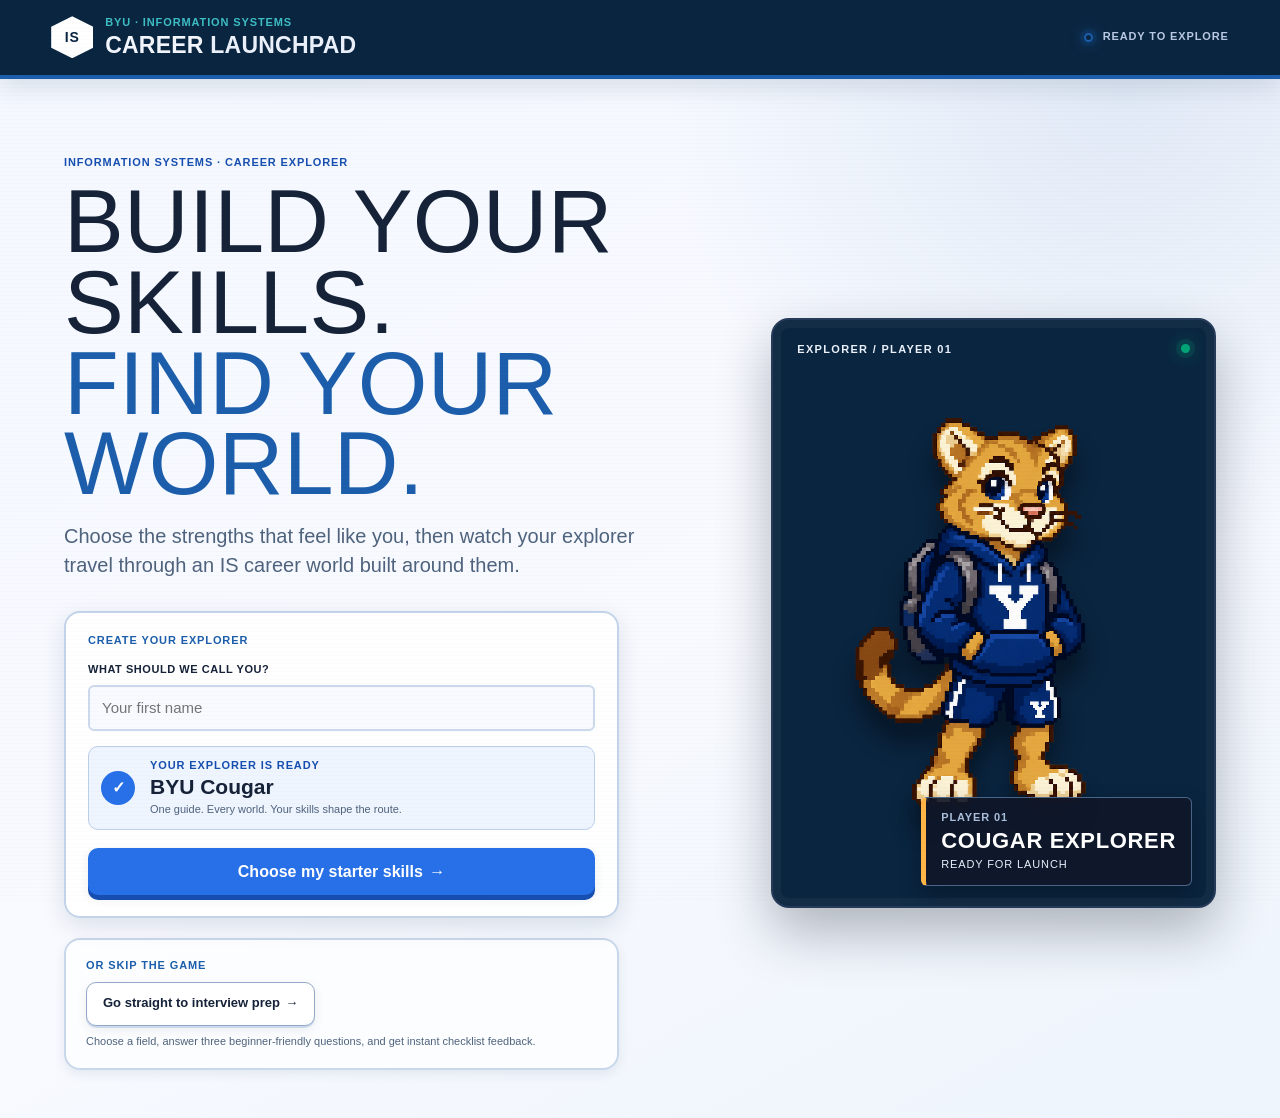
